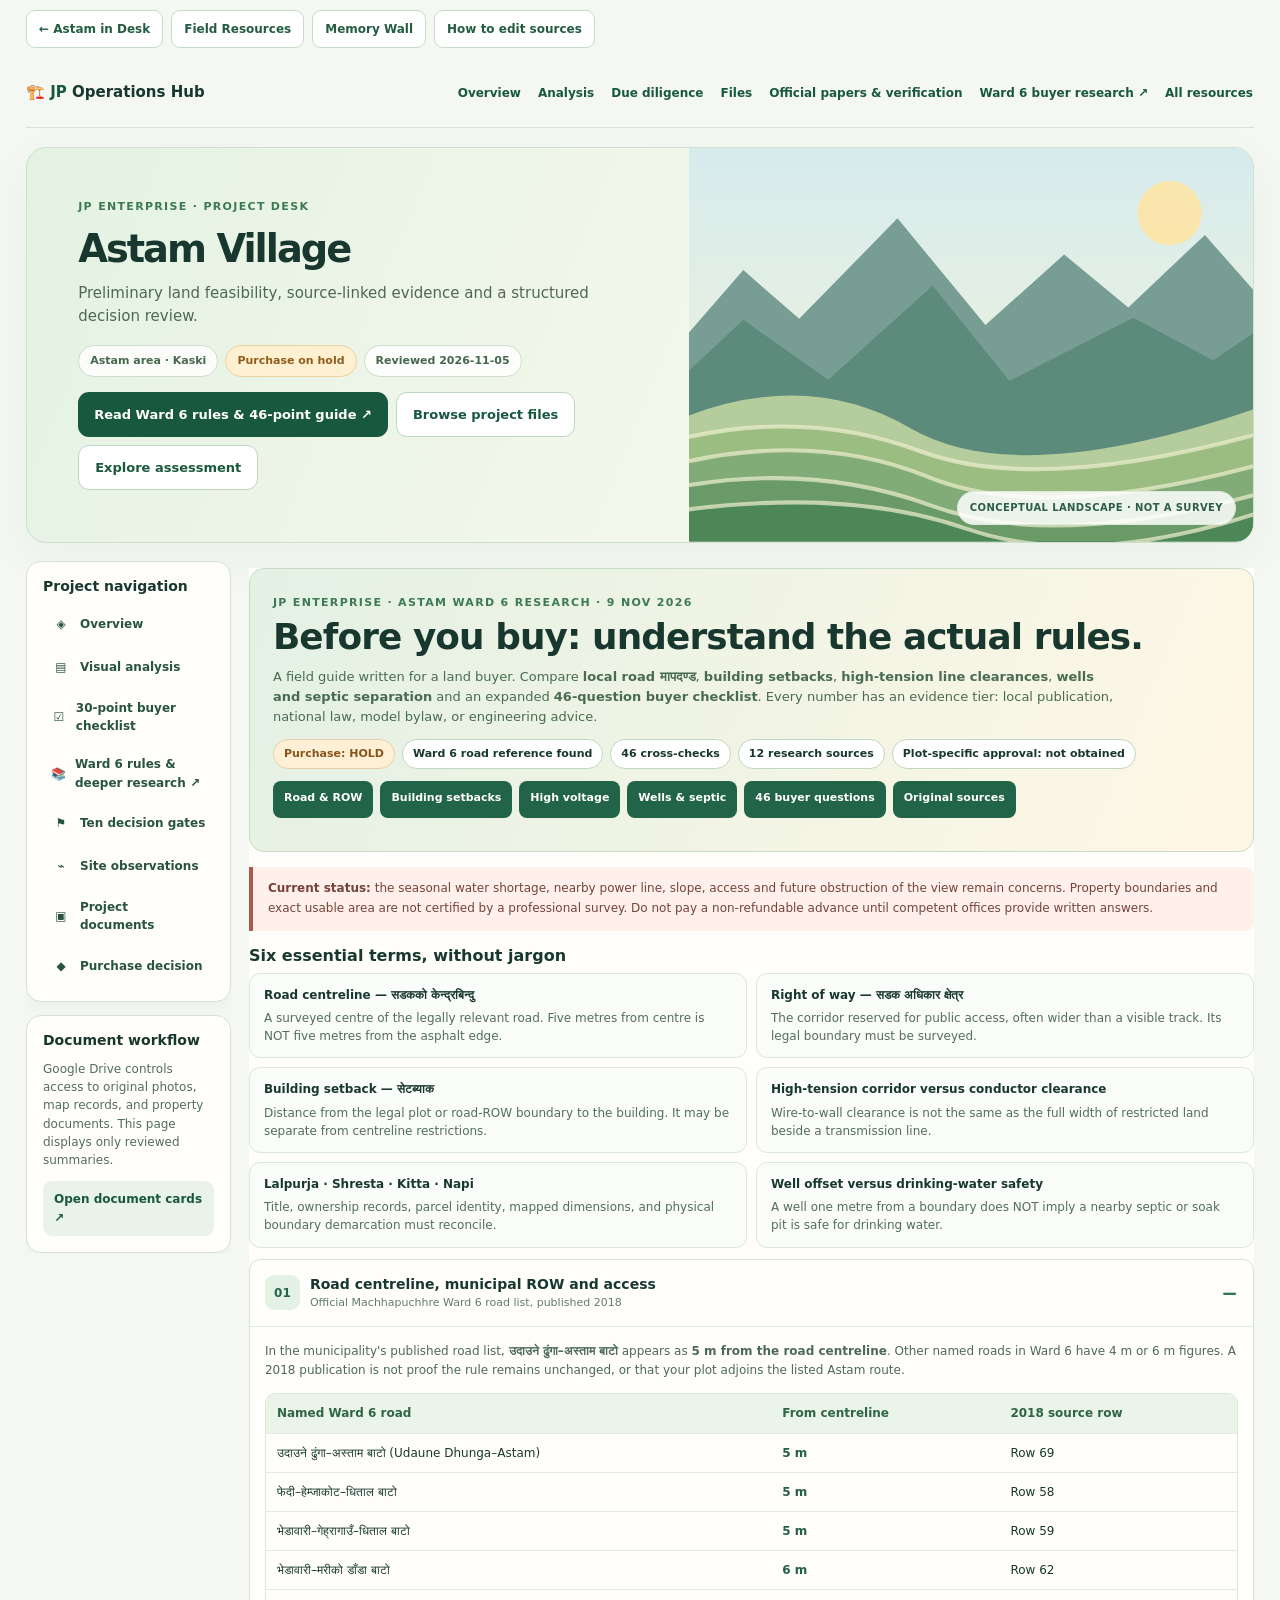
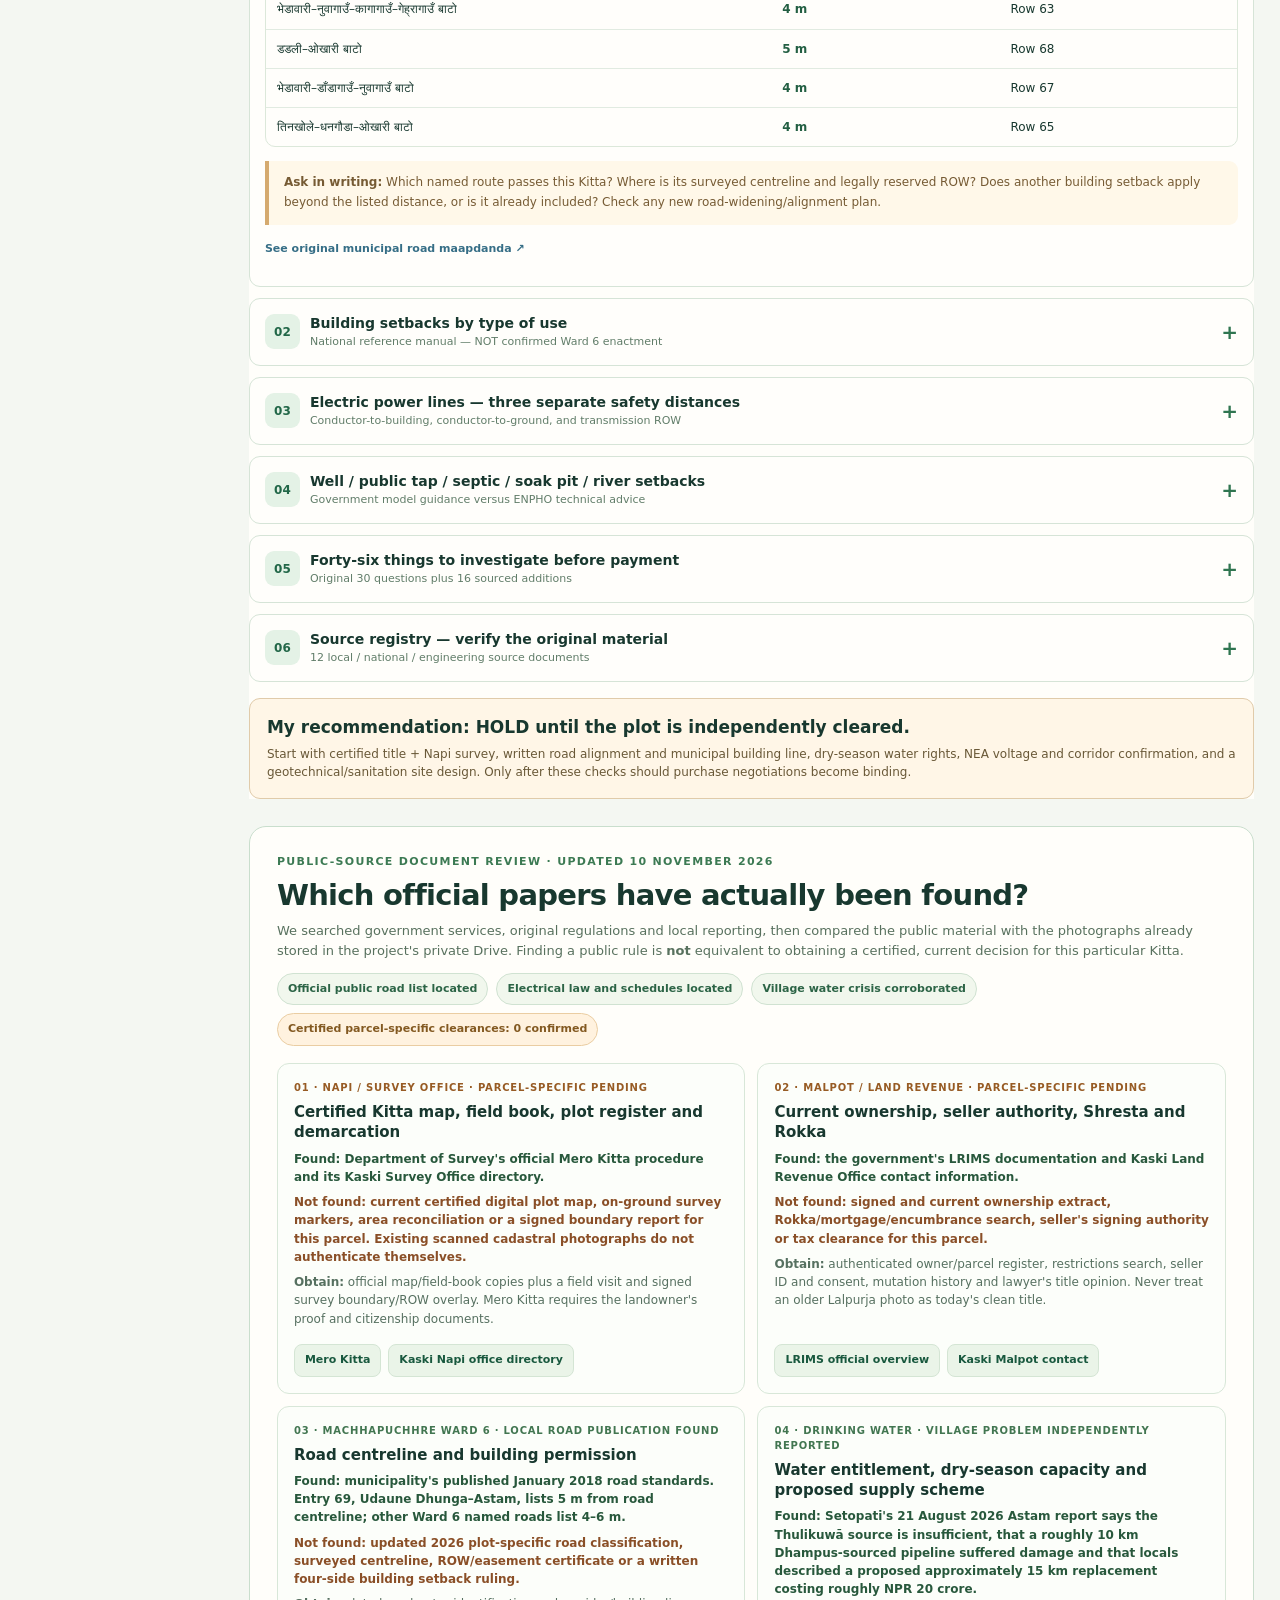
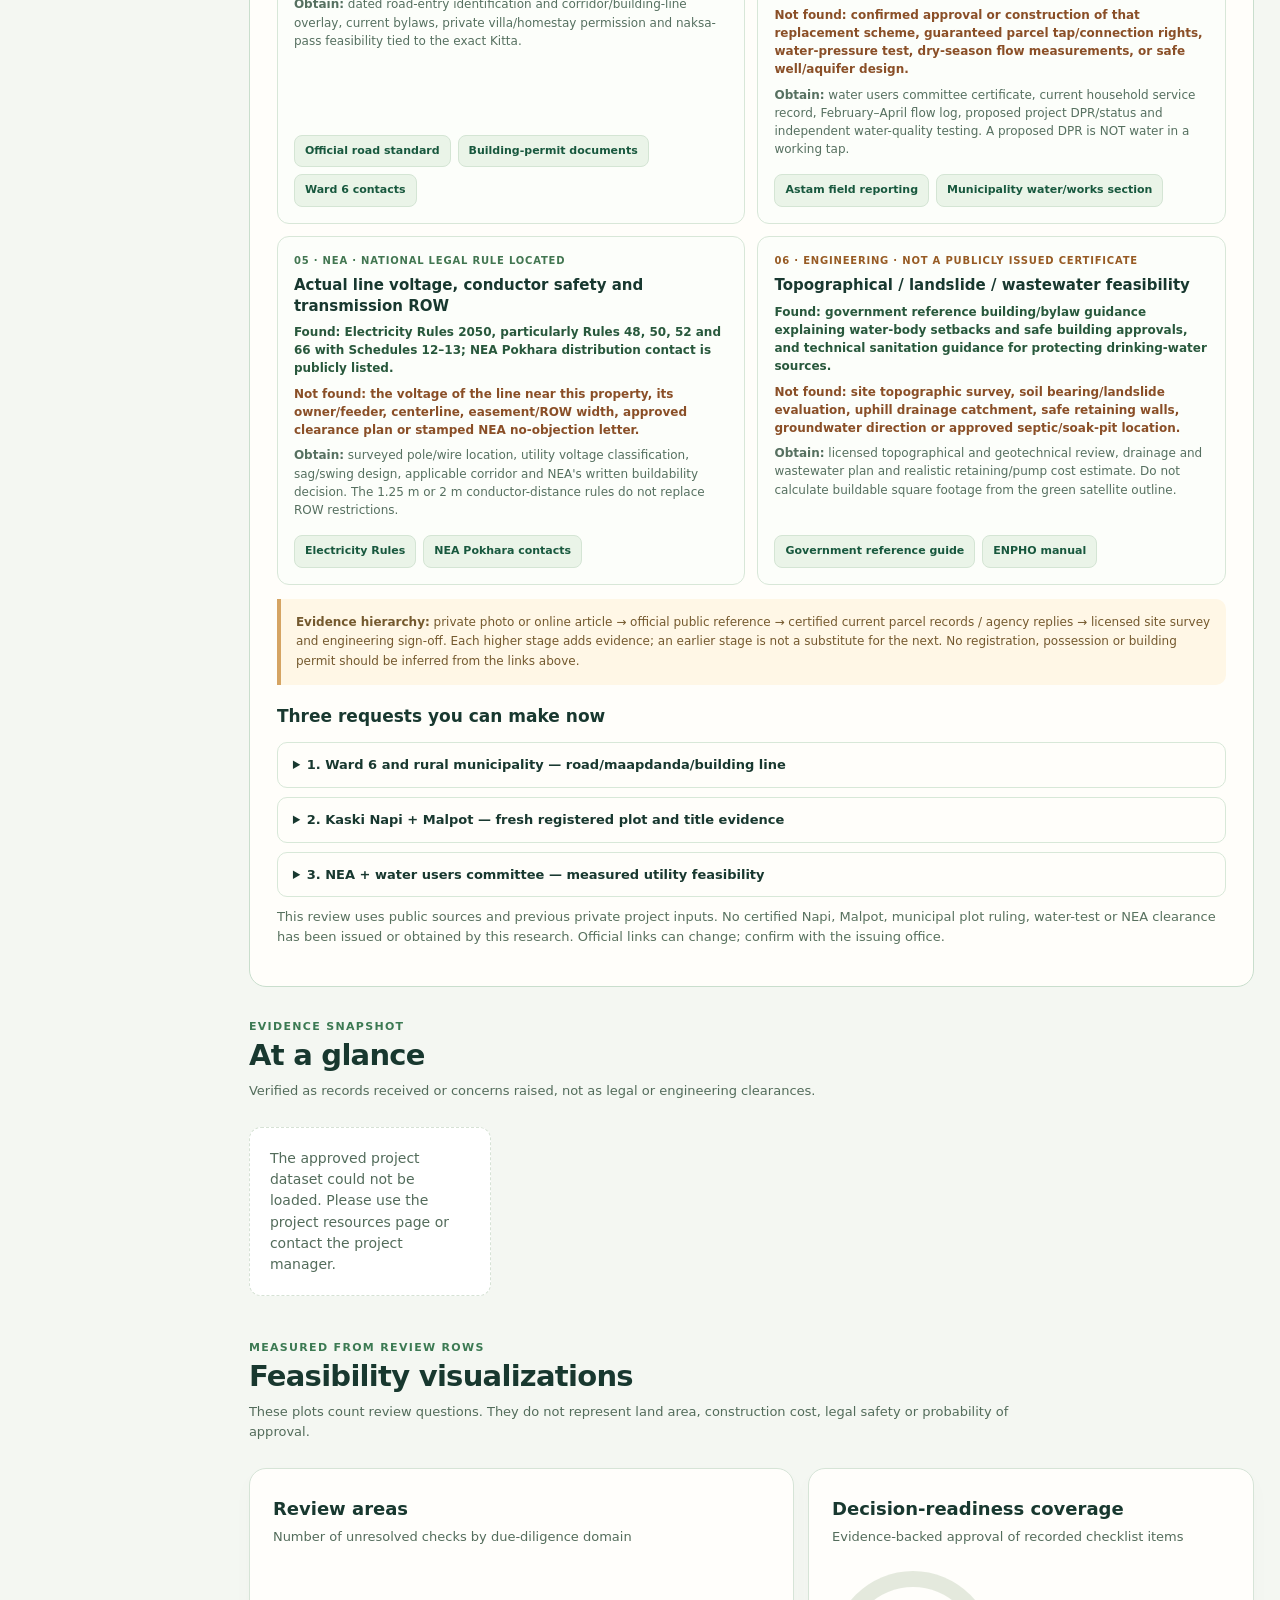
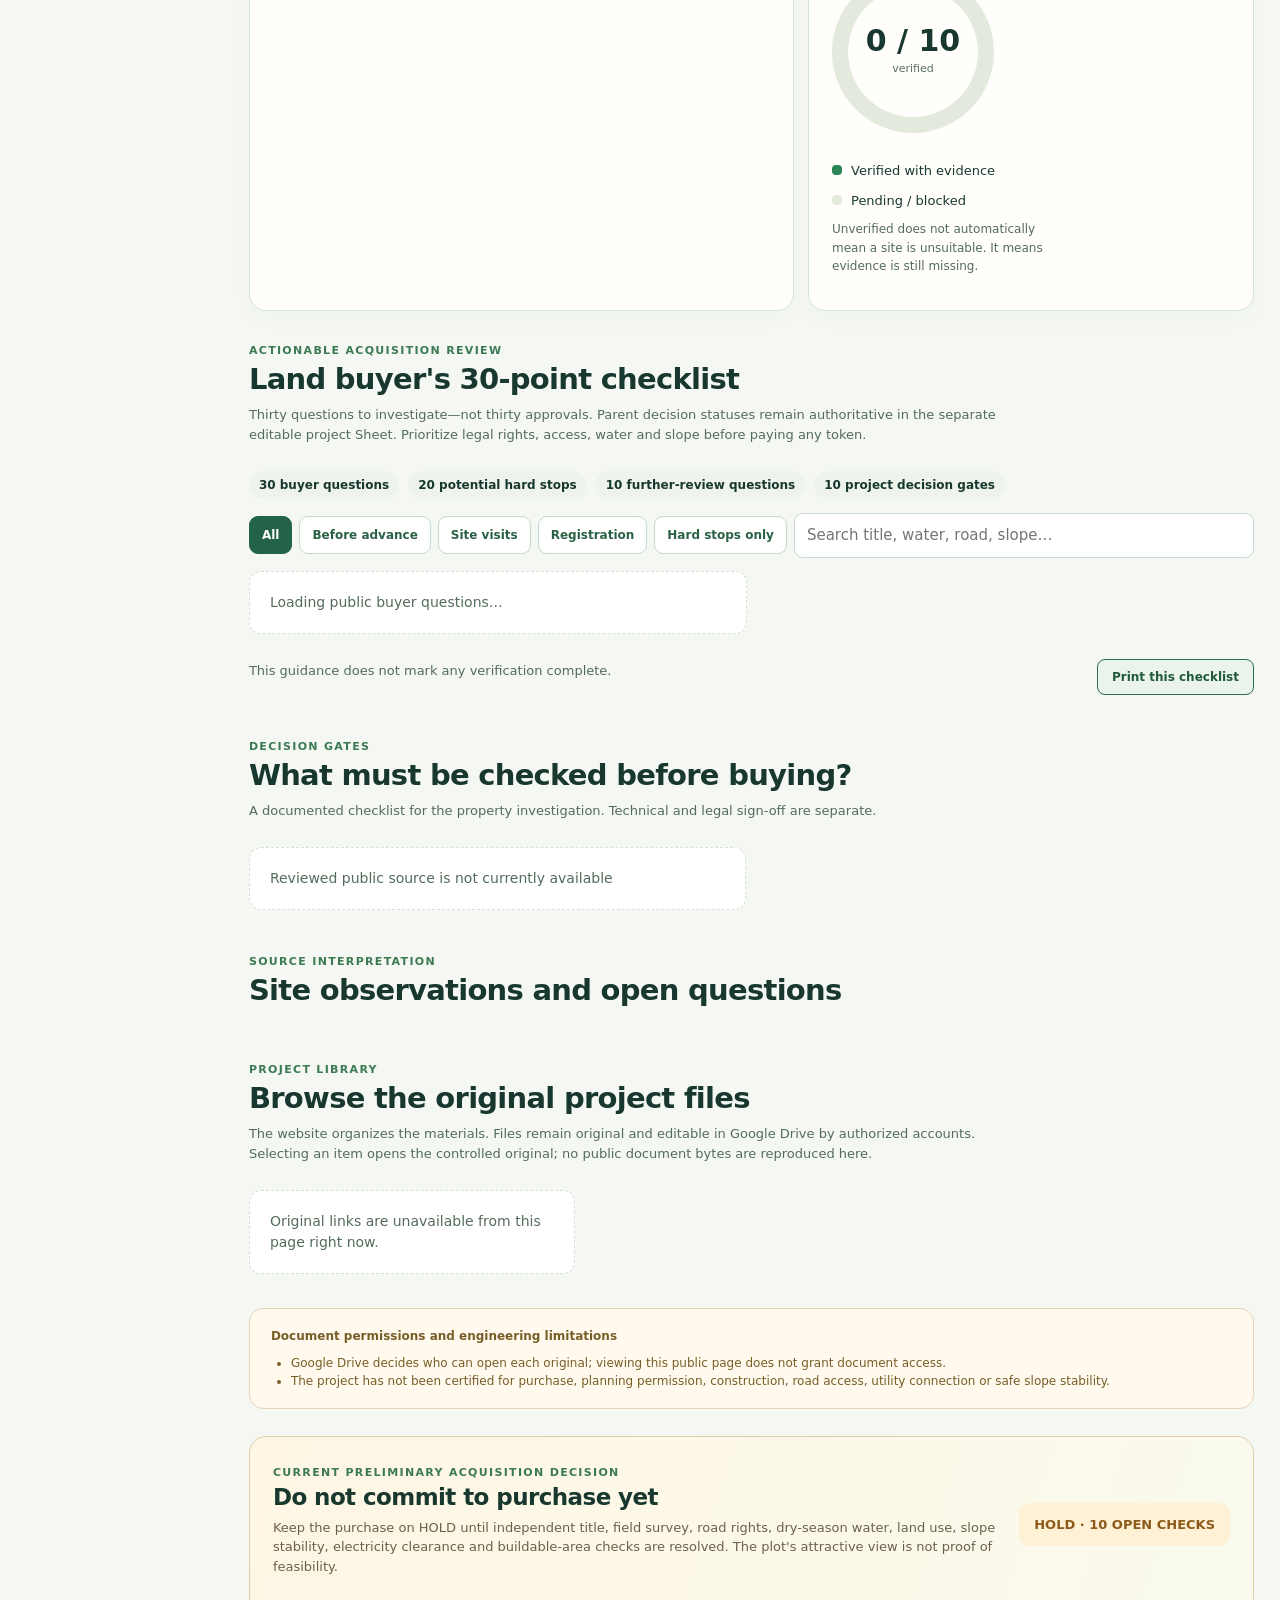
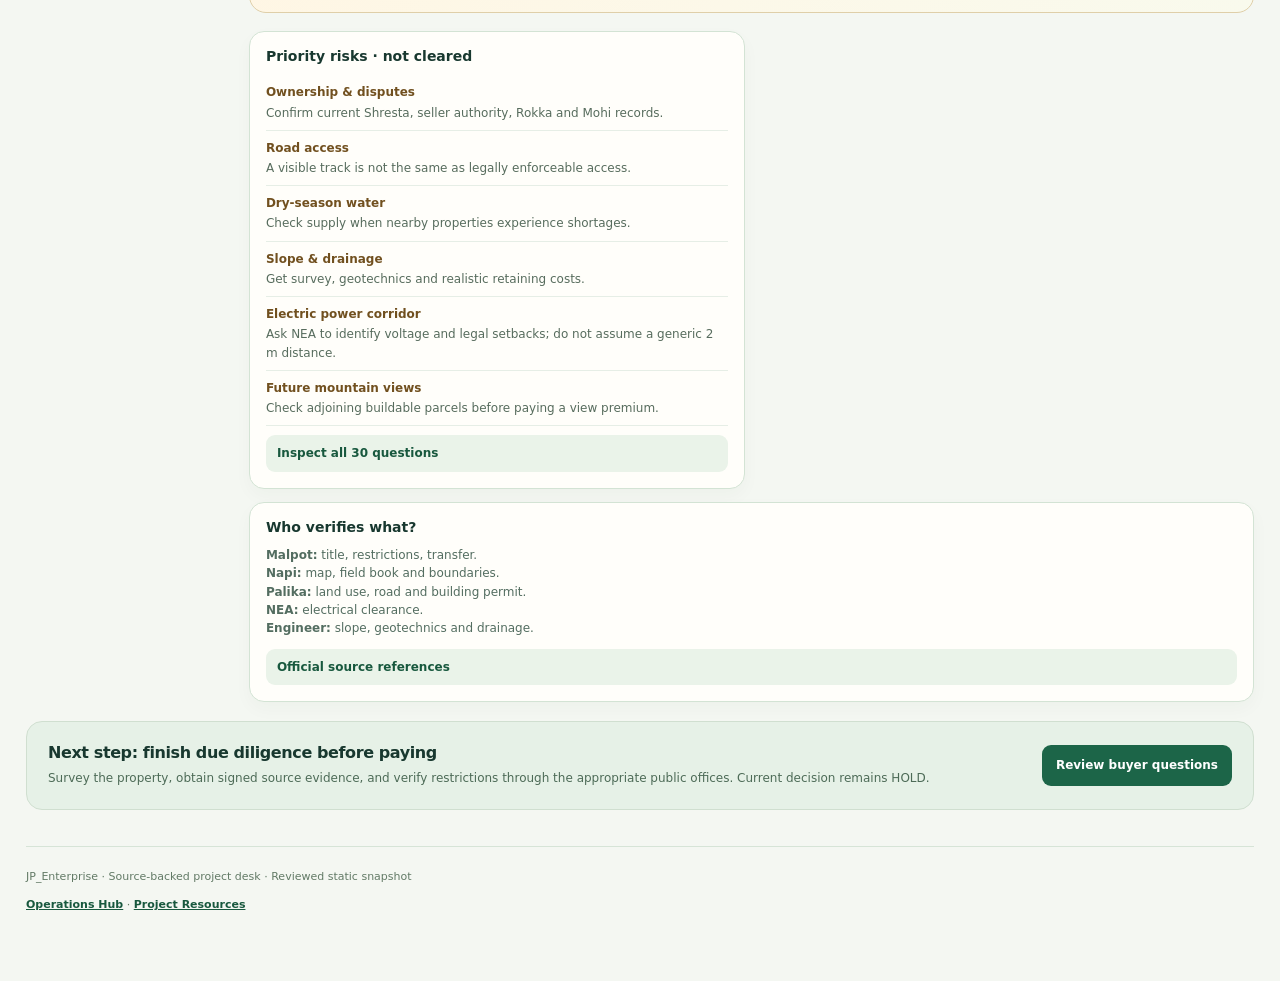
==== site/feasibility/index.html @ 2c7498c9 "Connect Astam research into Desk navigation without changing feasibility data" ====
<!doctype html>
<html lang="en"><head>
<meta charset="utf-8"><meta name="viewport" content="width=device-width,initial-scale=1,viewport-fit=cover">
<meta name="theme-color" content="#f2f7f2">
<meta name="description" content="Astam Village project overview, evidence status, due diligence visualizations and permission-controlled project document access — JP Enterprise.">
<title>Astam Village | JP Enterprise — Project Desk</title>
<link rel="stylesheet" href="../assets/css/jp-theme-tokens.css">
<link rel="stylesheet" href="../assets/css/site-shell.css">
<link rel="stylesheet" href="../assets/css/jp-botanical.css">
<style>
:root{--ink:#18382f;--green:#18583e;--forest:#265e45;--sea:#e7f1e8;--bg:#f4f7f2;--muted:#536c5b;--line:#d6e4d7;--warm:#faeed6;--amber:#aa7727;--paper:#fffefb}
*{box-sizing:border-box}html{scroll-behavior:smooth}body{margin:0;background:var(--bg);color:var(--ink);font:15px/1.52 system-ui,-apple-system,Segoe UI,sans-serif}
a{color:var(--green)}a:focus-visible,button:focus-visible{outline:3px solid #e9b85b;outline-offset:3px}button{font:inherit}
.wrap{width:min(1160px,100%);margin:auto;padding:0 22px 72px}
.top{min-height:70px;border-bottom:1px solid var(--line);display:flex;align-items:center;justify-content:space-between;gap:20px;flex-wrap:wrap}
.brand{font-weight:850;font-size:15px;text-decoration:none;color:var(--ink)}.brand b{color:var(--green)}
nav{display:flex;gap:15px;align-items:center;flex-wrap:wrap}nav a{font-weight:750;font-size:12px;text-decoration:none;color:var(--green);padding:12px 1px}
.hero{display:grid;grid-template-columns:1.08fr .92fr;min-height:385px;margin:28px 0 22px;border:1px solid #cedfce;border-radius:25px;overflow:hidden;background:linear-gradient(112deg,#e4f2e3 0%,#fffcf1 100%);box-shadow:0 14px 48px #38684c0b}
.hero-copy{padding:clamp(25px,4vw,52px);display:flex;align-items:flex-start;justify-content:center;flex-direction:column}
.kicker,.eyebrow{font-size:11px;font-weight:870;text-transform:uppercase;letter-spacing:.12em;color:#3c7a53}
h1{font-size:clamp(35px,5.1vw,58px);line-height:1.09;letter-spacing:-.052em;margin:12px 0 12px;max-width:620px}h2{font-size:clamp(22px,3vw,29px);line-height:1.25;letter-spacing:-.025em;margin:0 0 8px}h3{font-size:16px;line-height:1.35;margin:5px 0 6px}
p{margin:0 0 12px}.lede{font-size:15px;color:#4f6855;max-width:570px}
.tags{display:flex;gap:7px;flex-wrap:wrap;margin:5px 0 15px}.tag{font-weight:760;font-size:11px;padding:7px 11px;border-radius:30px;background:#ffffffdc;border:1px solid #cedeca;color:#45674d}.tag.hold{background:#fff0d2;border-color:#ecd3a1;color:#8c5d1d}
.acts{display:flex;gap:8px;flex-wrap:wrap}.btn{background:var(--green);color:white;text-decoration:none;font-size:13px;font-weight:800;padding:11px 16px;min-height:45px;display:inline-flex;align-items:center;border-radius:11px}.btn.alt{color:var(--green);background:white;border:1px solid #bdd7c2}
.art{position:relative;min-height:250px;overflow:hidden;background:linear-gradient(180deg,#e5f1ed,#c9e5d5 62%,#95bb96);display:flex;align-items:center;justify-content:center}.art svg{width:100%;height:100%;object-fit:cover}
.art-note{position:absolute;bottom:17px;right:17px;background:#ffffffd9;color:#2b5e45;border:1px solid #dcebdd;border-radius:25px;padding:8px 12px;font-size:10px;font-weight:800;letter-spacing:.04em}
.section{margin-top:31px}.section-heading{display:flex;align-items:flex-start;justify-content:space-between;gap:12px;flex-wrap:wrap;margin-bottom:14px}.subtitle{color:var(--muted);font-size:13px;max-width:790px}
.kpis{display:grid;grid-template-columns:repeat(4,minmax(0,1fr));gap:12px}.kpi,.panel,.file,.check,.observation{border:1px solid var(--line);background:var(--paper);border-radius:17px;box-shadow:0 8px 25px #1f4f3005}
.kpi{padding:18px 20px}.kpi strong{display:block;font-size:30px;line-height:1.1;letter-spacing:-.035em;font-variant-numeric:tabular-nums}.kpi span{display:block;font-weight:750;font-size:12px;margin-top:8px}.kpi small{font-size:11px;color:var(--muted)}.kpi .muted{font-size:20px}
.plot-layout{display:grid;grid-template-columns:1.1fr .9fr;gap:14px}.panel{padding:23px}.panel h3{font-size:18px}.chart-list{margin-top:15px;display:grid;gap:14px}.chart-row{display:grid;grid-template-columns:110px 1fr 24px;gap:10px;align-items:center;font-size:12px}.chart-name{color:#43634f;font-weight:720}.chart-track{height:12px;border-radius:99px;background:#ecf0e9;overflow:hidden}.chart-fill{height:100%;border-radius:99px;background:linear-gradient(90deg,#81b38d,#24694a);min-width:3px}.chart-num{font-weight:780;text-align:right}
.donut-wrap{display:flex;align-items:center;gap:28px;flex-wrap:wrap;margin-top:24px}.ring{--pct:0;display:grid;place-items:center;width:162px;height:162px;flex:none;position:relative;border-radius:50%;background:conic-gradient(#2c8554 calc(var(--pct)*1%),#e4e9dd 0)}.ring:before{content:"";position:absolute;inset:16px;background:#fffefb;border-radius:50%}.ring-text{position:relative;text-align:center}.ring-text b{display:block;font-size:30px;line-height:1.05}.ring-text small{font-size:11px;color:#58705d}.legend{display:grid;gap:10px;font-size:13px}.legend span{display:block}.swatch{display:inline-block;width:10px;height:10px;border-radius:4px;margin-right:9px}.legend .help{color:var(--muted);font-size:12px;max-width:220px}
.checks{display:grid;grid-template-columns:repeat(2,minmax(0,1fr));gap:11px}.check{padding:17px 18px;border-left:4px solid #e3b665}.overline{font-size:10px;letter-spacing:.09em;color:#946923;text-transform:uppercase;font-weight:850}.check p{color:#56715b;font-size:12px;margin-bottom:0}.check h3{margin:6px 0}.state{display:inline-block;border-radius:20px;background:#fff3db;color:#94661e;font-size:10px;font-weight:800;padding:3px 8px;letter-spacing:.04em}
.docs{display:grid;grid-template-columns:repeat(3,minmax(0,1fr));gap:13px}.file{padding:18px;display:flex;min-height:185px;flex-direction:column;gap:5px}.file .glyph{width:44px;height:44px;display:grid;place-items:center;background:#e7f0e7;border:1px solid #d2e5d4;border-radius:12px;font-size:22px}.file p{font-size:12px;color:#698170;margin:0 0 14px}.file .open{margin-top:auto;align-self:flex-start;font-weight:800;font-size:12px;background:#f0f6ef;padding:9px 12px;border-radius:8px;text-decoration:none}.file small{font-size:10px;color:var(--muted)}
.observations{display:grid;grid-template-columns:repeat(2,minmax(0,1fr));gap:12px}.observation{padding:18px}.observation p{font-size:13px;color:#506b58}.observation .overline{color:#397752}
.notice{padding:18px 21px;margin-top:22px;border:1px solid #e5d5b5;border-radius:14px;background:#fffaed;font-size:12px;color:#785d27}.notice ul{margin:8px 0 0;padding-left:20px}
.empty{padding:20px;border:1px dashed #d6e2d5;border-radius:12px;background:#fff;font-size:14px;color:#536c5b}.loading{margin:20px 0}
.foot{padding-top:22px;margin-top:36px;border-top:1px solid var(--line);font-size:11px;color:#627a66}.foot a{font-weight:750}
@media(max-width:900px){.hero{grid-template-columns:1fr}.art{height:240px}.kpis{grid-template-columns:repeat(2,1fr)}.docs{grid-template-columns:repeat(2,1fr)}}
@media(max-width:660px){.wrap{padding:0 13px 55px}.top{padding:10px 0;min-height:65px}.hero{margin:17px 0 18px}.hero-copy{padding:24px 20px}.art{height:185px;min-height:185px}.plot-layout,.checks,.docs,.observations{grid-template-columns:1fr}.panel{padding:18px}.kpi{padding:15px}.chart-row{grid-template-columns:98px 1fr 20px}.donut-wrap{gap:18px}.ring{width:145px;height:145px}.ring:before{inset:15px}}
@media(prefers-reduced-motion:reduce){*{scroll-behavior:auto!important}}

/* Responsive three-rail land acquisition workspace: use wide browser real estate. */
body[data-jp-site="1"] > main.wrap{width:calc(100% - 20px);max-width:none;padding:0 clamp(12px,1.25vw,28px) 55px;margin:0 auto}
body[data-jp-site="1"] .hero{margin:19px 0 18px;padding:0;border-radius:20px;min-height:310px}
body[data-jp-site="1"] .hero h1{font-size:clamp(32px,3vw,57px)}
.hero-copy{max-width:920px}
.dashboard-layout{display:grid;grid-template-columns:minmax(190px,225px) minmax(0,1fr) minmax(215px,255px);gap:clamp(14px,1.4vw,25px);align-items:start}
.dashboard-main{min-width:0}.dashboard-main .section:first-child{margin-top:7px}.dashboard-main .section{margin-top:27px}
.left-rail,.right-rail{position:sticky;top:15px;max-height:calc(100dvh - 28px);overflow-y:auto;min-width:0;display:grid;gap:13px;scrollbar-width:thin}
.rail-card{background:#fffefa;border:1px solid #d3e3d4;border-radius:15px;padding:16px;box-shadow:0 7px 18px #1a4a2e08}
.rail-card h2{font-size:14px;margin:0 0 10px;letter-spacing:0;font-weight:800}
.rail-card p{font-size:12px;color:#536d60}
.rail-nav{display:grid;gap:4px}.rail-nav a{display:flex;gap:9px;align-items:center;min-height:39px;text-decoration:none;border-radius:8px;padding:8px;color:#28543d;font-size:12px;font-weight:700}
.rail-nav a:hover,.rail-nav a:focus-visible{background:#e6f0e7}.rail-nav a span:first-child{width:20px;text-align:center}
.rail-risk{font-size:12px;color:#576c5d;padding:8px 0;border-bottom:1px solid #e6eee6}
.rail-risk:last-child{border:0}.rail-risk strong{display:block;color:#71501f;font-size:12px;margin-bottom:2px}
.rail-mini-link{display:block;padding:9px 11px;background:#eaf3e9;border-radius:9px;font-size:12px;font-weight:800;margin-top:9px;text-decoration:none}
.guide-stats{display:flex;align-items:center;gap:9px;flex-wrap:wrap;margin:12px 0}.guide-stats span{padding:5px 10px;background:#eef4ec;border-radius:999px;font-size:12px;font-weight:750}
.guide-filters{display:flex;align-items:center;flex-wrap:wrap;gap:7px;margin:14px 0 13px}.guide-filters button{cursor:pointer;border:1px solid #c4d9cb;background:#fff;border-radius:9px;font-size:12px;font-weight:750;color:#2a6145;min-height:38px;padding:8px 12px}
.guide-filters button[aria-pressed="true"]{background:#23634a;color:white;border-color:#23634a}
.guide-filters input{flex:1 1 220px;min-width:160px;border:1px solid #c9d9cb;border-radius:9px;padding:10px 12px;font:inherit;min-height:40px}
.guide-items{display:grid;grid-template-columns:repeat(2,minmax(0,1fr));gap:9px}
.guide-item{min-width:0;border:1px solid #d8e6d9;background:#fffefb;border-radius:12px;padding:13px 15px}
.guide-item summary{display:flex;justify-content:space-between;gap:8px;align-items:flex-start;list-style:none;font-size:13px;font-weight:760;cursor:pointer;line-height:1.43}
.guide-item summary::-webkit-details-marker{display:none}
.guide-item .guide-id{display:block;color:#697e6e;font-size:10px;font-weight:750;margin-bottom:4px}
.guide-priority{flex:none;border-radius:6px;padding:3px 6px;font-size:10px;font-weight:900;background:#fcebd7;color:#8e5522}
.guide-item[data-priority="REVIEW"] .guide-priority{background:#e9f1e8;color:#3c7451}
.guide-item[open]{border-color:#93b59c;box-shadow:0 6px 18px #2c69431a}
.guide-detail{margin-top:10px;padding-top:10px;border-top:1px solid #e4ebe3;font-size:12px;color:#526c59}
.guide-detail p{margin:0 0 7px}.guide-detail strong{color:#264f38}
.guide-bottom{margin-top:13px;display:flex;align-items:center;justify-content:space-between;gap:12px;flex-wrap:wrap}
.guide-bottom .print-button{border:1px solid #2b6b50;background:#eaf4eb;color:#22593c;font-size:12px;padding:8px 14px;border-radius:8px;cursor:pointer;font-weight:800}
.reference-links{display:flex;gap:8px;flex-wrap:wrap;margin-top:12px}.reference-links a{display:inline-block;text-decoration:none;border:1px solid #d5e5d7;background:#fffefa;padding:7px 11px;border-radius:9px;font-size:11px;font-weight:700}
.decision-banner{display:grid;grid-template-columns:1fr auto;gap:14px;align-items:center;padding:23px;border:1px solid #dfcfa9;background:linear-gradient(108deg,#fff6e4,#f9faed);border-radius:17px}
.decision-banner h2{font-size:23px;margin:0 0 6px}.decision-banner p{max-width:750px;font-size:13px;color:#6a614c}
.decision-flag{color:#8c5b1b;font-weight:900;font-size:13px;background:#fff1d5;padding:12px 15px;border-radius:11px}
.footer-workspace{background:#e6f1e7;border:1px solid #d0dfd0;border-radius:16px;margin-top:19px;padding:21px;display:flex;align-items:center;justify-content:space-between;flex-wrap:wrap;gap:16px}
.footer-workspace h2{font-size:16px;margin:0 0 6px}.footer-workspace p{font-size:12px;margin:0;color:#4d6b57}
.footer-workspace a{display:inline-block;background:#1c6548;color:white;padding:11px 14px;border-radius:9px;text-decoration:none;font-size:12px;font-weight:800}
@media(max-width:1300px){.dashboard-layout{grid-template-columns:minmax(175px,205px) minmax(0,1fr)}.right-rail{position:static;max-height:none;overflow:visible;grid-column:2;grid-row:2;grid-template-columns:repeat(2,minmax(0,1fr))}.right-rail .rail-card:last-child{grid-column:1/-1}}
@media(max-width:950px){.dashboard-layout{grid-template-columns:minmax(0,1fr)}.left-rail{position:static;grid-column:1;max-height:none;overflow:visible}.left-rail .rail-card{padding:10px 14px}.rail-nav{display:flex;overflow-x:auto;scroll-snap-type:x mandatory;gap:7px}.rail-nav a{white-space:nowrap;flex:none;scroll-snap-align:start}.dashboard-main{grid-column:1}.right-rail{grid-column:1;grid-row:auto}.guide-items{grid-template-columns:1fr}}
@media(max-width:620px){body[data-jp-site="1"] > main.wrap{padding-inline:12px}.hero-copy{padding:22px 17px}.right-rail{grid-template-columns:1fr}.right-rail .rail-card:last-child{grid-column:1}.decision-banner{grid-template-columns:1fr}.plot-layout{grid-template-columns:1fr}.guide-filters button{flex:1}.footer-workspace{display:block}.footer-workspace a{margin-top:12px}}
@media print{body[data-jp-site="1"] > main.wrap{width:100%;max-width:none}.left-rail,.right-rail,.top nav,.guide-filters,.footer-workspace,.hero .art{display:none!important}.dashboard-layout{display:block}.guide-items{display:block}.guide-item{break-inside:avoid;margin-bottom:6px}.guide-item .guide-detail{display:block}.hero{min-height:0!important}.hero-copy{padding:12px!important}}

/* Astam-only researched land buyer guide. Does not modify platform-wide CSS. */
.rg-guide{background:#fffefa;border-color:#c8dfcd}
.rg-intro{padding:21px 23px;background:linear-gradient(112deg,#e3f1e4,#fff7e5);border:1px solid #c7dbc7;border-radius:15px;margin:0 0 15px}
.rg-intro h2{font-size:clamp(25px,2.8vw,37px);line-height:1.12;margin:5px 0 10px}
.rg-intro p{max-width:850px;font-size:13px;color:#486b52}
.rg-tags,.rg-jump{display:flex;flex-wrap:wrap;gap:7px;margin:12px 0}
.rg-tags span{font-size:11px;font-weight:780;border:1px solid #bfd8c2;border-radius:999px;padding:6px 10px;background:#fff}
.rg-tags span:first-child{background:#fff0d5;color:#86551d;border-color:#e6d0ab}
.rg-jump a{background:#216448;color:white;border-radius:8px;text-decoration:none;font-size:11px;font-weight:810;padding:9px 11px;min-height:37px}
.rg-advisory{background:#fff8e9;border-left:4px solid #d5aa6f;border-radius:0 9px 9px 0;padding:12px 15px;font-size:12px;color:#765b34;line-height:1.65;margin:14px 0}
.rg-advisory.critical{background:#fff0ec;border-left-color:#a95a4a;color:#754339}
.rg-termgrid,.rg-questiongrid,.rg-sources{display:grid;grid-template-columns:repeat(2,minmax(0,1fr));gap:9px}
.rg-term{border:1px solid #dbe8db;border-radius:11px;background:#f9fcf9;padding:12px 14px}
.rg-term b{font-size:12px;display:block}.rg-term p{font-size:12px;color:#536e5c;margin:5px 0 0}
.rg-topic{border:1px solid #d6e4d7;background:#fffefb;border-radius:11px;margin:11px 0;scroll-margin-top:12px}
.rg-topic>summary{display:flex;gap:10px;align-items:center;list-style:none;cursor:pointer;padding:14px 15px;min-height:57px}
.rg-topic>summary::-webkit-details-marker,.rg-question>summary::-webkit-details-marker{display:none}
.rg-topic>summary:after{content:"+";font-size:20px;color:#2f7550;margin-left:auto;font-weight:900}
.rg-topic[open]>summary:after{content:"−"}
.rg-index{width:35px;height:35px;border-radius:9px;background:#e4f2e6;color:#226748;font-size:12px;font-weight:870;display:grid;place-items:center;flex:none}
.rg-topic>summary b{font-size:14px;display:block}.rg-topic>summary small{display:block;font-size:11px;color:#617d69}
.rg-content{border-top:1px solid #e2ede2;padding:15px}.rg-content>p{font-size:12px;line-height:1.65;color:#4d6958}
.rg-content h4{font-size:14px;margin:17px 0 9px}.rg-tablewrap{overflow-x:auto;max-width:100%;border:1px solid #dce8da;border-radius:10px;margin:10px 0}
.rg-table{border-collapse:collapse;width:100%;min-width:520px;font-size:12px}
.rg-table th{text-align:left;background:#ebf4e9;color:#2f6546;font-weight:840}
.rg-table th,.rg-table td{padding:10px 11px;border-bottom:1px solid #e1ebe1;vertical-align:top}
.rg-table tr:last-child td{border-bottom:0}.rg-table td:nth-child(2){font-weight:790;color:#235f43}
.rg-sourcelink{font-size:11px;font-weight:820;text-decoration:none;color:#366e86}
.rg-sourcelink:hover{text-decoration:underline}
.rg-sources article{border:1px solid #e0eae0;background:#f9fcf8;border-radius:10px;padding:12px;scroll-margin-top:100px}
.rg-sources strong{display:block;font-size:10px;color:#6a835d}.rg-sources a{display:block;font-size:12px;font-weight:800;margin:5px 0}
.rg-sources p{font-size:11px;color:#5b7462;margin:0 0 4px}
.rg-questions{display:grid;grid-template-columns:repeat(2,minmax(0,1fr));gap:8px}
.rg-question{min-width:0;border:1px solid #dce9db;background:white;border-radius:10px}
.rg-question[open]{border-color:#97b99c}
.rg-question>summary{cursor:pointer;display:flex;justify-content:space-between;gap:8px;list-style:none;padding:12px}
.rg-question>summary small{font-size:10px;color:#65806d;display:block;margin-bottom:4px}
.rg-question>summary b{font-size:12px;line-height:1.43;display:block}
.rg-question>summary em{flex:none;font-size:9px;font-style:normal;font-weight:900;background:#fff0dc;color:#9a512a;border-radius:6px;padding:4px 6px;height:max-content}
.rg-question[data-priority="REVIEW"]>summary em{background:#e8f3e8;color:#356b47}
.rg-detail{border-top:1px solid #e4eee3;padding:12px}.rg-detail p{font-size:12px;color:#57705d;margin:0 0 7px}
.rg-detail strong{color:#28573e}.rg-checklabel{display:flex;gap:9px;align-items:center;background:#f2f8f1;padding:9px;border-radius:8px;font-size:11px;color:#3b6650}
.rg-checklabel input{accent-color:#26764e;width:17px;height:17px}
.rg-filters{display:flex;flex-wrap:wrap;gap:6px;margin:13px 0}.rg-filters button{font:760 11px system-ui;background:white;border:1px solid #b9d6bd;border-radius:8px;color:#2d6647;cursor:pointer;padding:9px 12px;min-height:38px}
.rg-filters button[aria-pressed=true]{background:#206448;color:white}
.rg-search{width:100%;min-height:45px;background:white;border:1px solid #bdd5c3;border-radius:9px;padding:10px 12px;margin:2px 0;font:inherit;font-size:12px}
.rg-stats{font-size:11px;color:#617762;margin:9px 0}.rg-print{border:1px solid #b5d2ba;background:#e5f3e6;color:#226346;font-weight:810;border-radius:9px;padding:10px 13px;cursor:pointer;min-height:39px}
.rg-end{margin-top:16px;border:1px solid #e0cbaa;background:#fff6e7;border-radius:11px;padding:17px}
.rg-end h3{margin:0 0 6px;font-size:17px}.rg-end p{color:#695837;font-size:12px;margin:0}
@media(max-width:720px){.rg-termgrid,.rg-questiongrid,.rg-questions,.rg-sources{grid-template-columns:1fr}.rg-intro{padding:16px}.rg-content{padding:12px}.rg-topic>summary{padding:11px}.rg-intro h2{font-size:26px}}
@media print{.rg-guide .rg-topic,.rg-guide .rg-question{break-inside:avoid}.rg-guide .rg-content,.rg-guide .rg-detail{display:block!important}.rg-guide .rg-filters,.rg-guide .rg-search,.rg-guide .rg-print,.rg-guide .rg-checklabel,.rg-guide .rg-jump{display:none!important}}

/* Astam source-evidence audit only; no global styles changed. */
.ast-review{border:1px solid #c9decd;background:#fffefa;border-radius:17px;padding:clamp(18px,2.2vw,27px);scroll-margin-top:20px}
.ast-review h2{font-size:clamp(22px,2.7vw,29px);margin:6px 0 8px}.ast-review>p{font-size:13px;color:#58715e}
.ast-summary{display:flex;gap:8px;flex-wrap:wrap;margin:12px 0 17px}.ast-summary span{border:1px solid #d0e2d1;border-radius:999px;background:#f1f7ed;font-size:11px;font-weight:780;color:#2c6446;padding:7px 10px}.ast-summary .ast-pending{background:#fff2df;border-color:#eacda2;color:#835921}
.ast-cards{display:grid;grid-template-columns:repeat(2,minmax(0,1fr));gap:12px}.ast-card{border:1px solid #d8e7d8;background:#fcfefa;border-radius:12px;padding:16px;min-width:0;display:flex;flex-direction:column;gap:7px}
.ast-meta{font-size:10px;text-transform:uppercase;letter-spacing:.08em;font-weight:860;color:#427651}.ast-meta.ast-stop{color:#975b24}.ast-card h3{margin:0;font-size:15px}.ast-card p{font-size:12px;color:#567060;margin:0}.ast-card .ast-find{color:#28583c;font-weight:790}.ast-card .ast-remain{color:#8a4f27;font-weight:820}.ast-source-links{display:flex;gap:7px;flex-wrap:wrap;margin-top:auto;padding-top:9px}.ast-source-links a{font-size:11px;font-weight:810;text-decoration:none;background:#eaf4e8;border:1px solid #d4e5d4;border-radius:8px;padding:7px 10px;overflow-wrap:anywhere}
.ast-callout{background:#fff7e6;color:#74592e;border-left:4px solid #d5a463;border-radius:0 10px 10px 0;padding:14px 15px;font-size:12px;line-height:1.62;margin-top:14px}
.ast-requests{display:grid;gap:9px;margin-top:14px}.ast-request{border:1px solid #d8e8d8;border-radius:10px;padding:12px 15px}.ast-request summary{cursor:pointer;font-weight:820;font-size:13px}.ast-request p{font-size:12px;color:#577360;margin:8px 0 0}.ast-contact{font-size:11px;color:#3c7051;font-weight:700}.ast-reminder{font-size:11px;color:#6c816c;margin-top:10px}
@media(max-width:780px){.ast-cards{grid-template-columns:1fr}.ast-review{padding:16px}}
</style><link rel="stylesheet" href="../assets/css/resource-unified.css"></head>
<body data-jp-site="1"><main class="wrap"><nav class="resource-bridge" aria-label="Field and Desk navigation"><a href="../?project=JPENT-ASTAM-2026-01">← Astam in Desk</a><a href="../field.html">Field Resources</a><a href="../memory-wall/">Memory Wall</a><a href="../editing.html">How to edit sources</a></nav>
<header class="top"><a class="brand" href="../">🏗️ <b>JP</b> Operations Hub</a><nav aria-label="Project navigation"><a href="#summary">Overview</a><a href="#analysis">Analysis</a><a href="#checks">Due diligence</a><a href="#documents">Files</a><a href="#astam-document-audit">Official papers &amp; verification</a><a href="#research-guide">Ward 6 buyer research ↗</a><a href="../resources/">All resources</a></nav></header>
<section class="hero"><div class="hero-copy">
<span class="kicker">JP Enterprise · Project desk</span>
<h1 id="project-title">Astam Village</h1>
<p class="lede" id="hero-description">Preliminary land feasibility, source-linked evidence and a structured decision review.</p>
<div class="tags"><span class="tag">Astam area · Kaski</span><span class="tag hold">Purchase on hold</span><span class="tag" id="refresh-date">Reviewed 2026-11-05</span></div>
<div class="acts"><a class="btn" href="#research-guide">Read Ward 6 rules &amp; 46-point guide ↗</a><a class="btn alt" href="#documents">Browse project files</a><a class="btn alt" href="#checks">Explore assessment</a></div>
</div><div class="art" role="img" aria-label="Decorative stylized terraces and a mountain horizon; not a real site survey or property boundary.">
<svg viewBox="0 0 600 380" preserveAspectRatio="xMidYMid slice" aria-hidden="true">
<defs><linearGradient id="sky" x1="0" y1="0" x2="0" y2="1"><stop stop-color="#d7ebed"/><stop offset="1" stop-color="#f5f5d8"/></linearGradient></defs>
<rect width="600" height="380" fill="url(#sky)"/>
<path d="M0 210 80 118 134 165 229 68 314 171 390 103 452 154 526 84 600 168 600 380H0Z" fill="#789d94"/>
<path d="M0 241 80 166 162 224 263 133 337 225 457 164 534 205 600 161 600 380H0Z" fill="#5c8b7b"/>
<path d="M0 270Q133 208 242 271T600 243V380H0Z" fill="#b5cd9d"/>
<path d="M0 286Q135 249 251 293T600 270V380H0Z" fill="#9cbd81"/>
<path d="M0 309Q144 271 259 318T600 300V380H0Z" fill="#81ac77"/>
<path d="M0 331Q140 301 263 346T600 328V380H0Z" fill="#699a67"/>
<path d="M0 353Q175 326 296 368T600 345V380H0Z" fill="#4d8657"/>
<path d="M0 286Q133 249 251 293T600 270M0 309Q144 271 259 318T600 300M0 331Q140 301 263 346T600 328M0 353Q175 326 296 368T600 345" stroke="#ecedcd" stroke-width="4" fill="none" opacity=".72"/>
<circle cx="492" cy="63" r="31" fill="#ffe5a2" opacity=".85"/>
</svg><span class="art-note">CONCEPTUAL LANDSCAPE · NOT A SURVEY</span></div></section>
<div class="dashboard-layout">
<aside class="left-rail" aria-label="Project chapters"><div class="rail-card"><h2>Project navigation</h2><nav class="rail-nav" aria-label="Sections">
<a href="#summary"><span>◈</span>Overview</a><a href="#analysis"><span>▤</span>Visual analysis</a>
<a href="#buyer-guide"><span>☑</span>30-point buyer checklist</a><a href="#research-guide"><span>📚</span>Ward 6 rules &amp; deeper research ↗</a><a href="#checks"><span>⚑</span>Ten decision gates</a>
<a href="#observations-title"><span>⌁</span>Site observations</a><a href="#documents"><span>▣</span>Project documents</a>
<a href="#decision"><span>◆</span>Purchase decision</a></nav></div>
<div class="rail-card"><h2>Document workflow</h2><p>Google Drive controls access to original photos, map records, and property documents. This page displays only reviewed summaries.</p><a class="rail-mini-link" href="#documents">Open document cards ↗</a></div></aside>
<div class="dashboard-main">

<section id="research-guide" class="section rg-guide" aria-labelledby="rg-title">
<div class="rg-intro"><span class="eyebrow">JP ENTERPRISE · ASTAM WARD 6 RESEARCH · 9 NOV 2026</span>
<h2 id="rg-title">Before you buy: understand the actual rules.</h2>
<p>A field guide written for a land buyer. Compare <b>local road मापदण्ड</b>, <b>building setbacks</b>, <b>high-tension line clearances</b>, <b>wells and septic separation</b> and an expanded <b>46-question buyer checklist</b>. Every number has an evidence tier: local publication, national law, model bylaw, or engineering advice.</p>
<div class="rg-tags"><span>Purchase: HOLD</span><span>Ward 6 road reference found</span><span>46 cross-checks</span><span>12 research sources</span><span>Plot-specific approval: not obtained</span></div>
<nav class="rg-jump" aria-label="Jump to land buyer research chapters">
<a href="#rg-roads">Road &amp; ROW</a><a href="#rg-build">Building setbacks</a><a href="#rg-power">High voltage</a><a href="#rg-water">Wells &amp; septic</a><a href="#rg-questions">46 buyer questions</a><a href="#rg-sources">Original sources</a>
</nav></div>
<div class="rg-advisory critical"><b>Current status:</b> the seasonal water shortage, nearby power line, slope, access and future obstruction of the view remain concerns. Property boundaries and exact usable area are not certified by a professional survey. Do not pay a non-refundable advance until competent offices provide written answers.</div>
<h3>Six essential terms, without jargon</h3>
<div class="rg-termgrid">
<article class="rg-term"><b>Road centreline — सडकको केन्द्रबिन्दु</b><p>A surveyed centre of the legally relevant road. Five metres from centre is NOT five metres from the asphalt edge.</p></article>
<article class="rg-term"><b>Right of way — सडक अधिकार क्षेत्र</b><p>The corridor reserved for public access, often wider than a visible track. Its legal boundary must be surveyed.</p></article>
<article class="rg-term"><b>Building setback — सेटब्याक</b><p>Distance from the legal plot or road-ROW boundary to the building. It may be separate from centreline restrictions.</p></article>
<article class="rg-term"><b>High-tension corridor versus conductor clearance</b><p>Wire-to-wall clearance is not the same as the full width of restricted land beside a transmission line.</p></article>
<article class="rg-term"><b>Lalpurja · Shresta · Kitta · Napi</b><p>Title, ownership records, parcel identity, mapped dimensions, and physical boundary demarcation must reconcile.</p></article>
<article class="rg-term"><b>Well offset versus drinking-water safety</b><p>A well one metre from a boundary does NOT imply a nearby septic or soak pit is safe for drinking water.</p></article>
</div>
<details class="rg-topic" id="rg-roads" open><summary><span class="rg-index">01</span><span><b>Road centreline, municipal ROW and access</b><small>Official Machhapuchhre Ward 6 road list, published 2018</small></span></summary>
<div class="rg-content"><p>In the municipality's published road list, <strong>उदाउने ढुंगा–अस्ताम बाटो</strong> appears as <strong>5 m from the road centreline</strong>. Other named roads in Ward 6 have 4 m or 6 m figures. A 2018 publication is not proof the rule remains unchanged, or that your plot adjoins the listed Astam route.</p>
<div id="rg-roads-table" class="rg-tablewrap"></div>
<div class="rg-advisory"><b>Ask in writing:</b> Which named route passes this Kitta? Where is its surveyed centreline and legally reserved ROW? Does another building setback apply beyond the listed distance, or is it already included? Check any new road-widening/alignment plan.</div>
<p><a href="#rg-source-S_ROAD" class="rg-sourcelink">See original municipal road maapdanda ↗</a></p></div></details>
<details class="rg-topic" id="rg-build"><summary><span class="rg-index">02</span><span><b>Building setbacks by type of use</b><small>National reference manual — NOT confirmed Ward 6 enactment</small></span></summary>
<div class="rg-content"><p>A private villa, mixed commercial/residential building, taller building and public structure can have different setbacks. The government's reference book contains examples, but the municipal engineering office must confirm today's controlling rules and four sides of the actual plot.</p>
<div id="rg-build-table" class="rg-tablewrap"></div>
<div class="rg-advisory">Ask for <b>front, rear, both side setbacks, height, ground coverage, FAR, land classification, permitted use, road line and naksa-pass eligibility</b>. Some tall-building reference values conflict internally; do not select the lesser one without a certified municipal reply.</div></div></details>
<details class="rg-topic" id="rg-power"><summary><span class="rg-index">03</span><span><b>Electric power lines — three separate safety distances</b><small>Conductor-to-building, conductor-to-ground, and transmission ROW</small></span></summary>
<div class="rg-content"><h4>A. Horizontal separation from live conductor to house/tree</h4><div id="rg-wire-table" class="rg-tablewrap"></div>
<h4>B. Minimum conductor height above roads and ground</h4><div id="rg-height-table" class="rg-tablewrap"></div>
<h4>C. Full restricted transmission right-of-way</h4><div id="rg-corridor-table" class="rg-tablewrap"></div>
<div class="rg-advisory critical"><b>Do not assume 2 metres from a pole is sufficient.</b> Rule 50 specifies different conductor clearances, while transmission corridors can be much wider. Older project evidence and newer reporting conflict for <b>66 kV (12 m versus 18 m total)</b>. Ask NEA for the actual line voltage, conductor route, swing, sag, transmission ROW and written building clearance. Rules 48, 50, 52, 66 are relevant.</div></div></details>
<details class="rg-topic" id="rg-water"><summary><span class="rg-index">04</span><span><b>Well / public tap / septic / soak pit / river setbacks</b><small>Government model guidance versus ENPHO technical advice</small></span></summary>
<div class="rg-content"><p>A private dug well, a public water tap, a septic tank and a soak pit are different cases. They cannot all be assigned the same arbitrary distance. If water is unreliable during the dry season, test source rights and supply before buying.</p>
<div id="rg-water-table" class="rg-tablewrap"></div>
<div class="rg-advisory"><b>Critical water-quality distinction:</b> a government reference illustrates a <b>1 m</b> private-well boundary offset and <b>4 m</b> building offset near a public well/tap. ENPHO separately advises <b>20 m horizontal + 4 m vertical</b> between wastewater disposal and a water source, and <b>30 m + 4 m</b> for a soak pit. The latter are engineering recommendations; a slope, fractured rock or spring may need a stricter case-specific design.</div></div></details>
<details class="rg-topic" id="rg-questions"><summary><span class="rg-index">05</span><span><b>Forty-six things to investigate before payment</b><small>Original 30 questions plus 16 sourced additions</small></span></summary>
<div class="rg-content"><p>Inspect each investigation, the proof required, the correct authority and the warning sign. A personal tick only means “I researched this”; it does NOT change the project's official pending status or Google Sheet.</p>
<input id="rg-search" class="rg-search" type="search" aria-label="Search 46 questions" placeholder="Search road, Lalpurja, water, high-tension, slope…">
<div class="rg-filters" id="rg-filterbar" role="group" aria-label="Filter questions">
<button type="button" data-stage="ALL" aria-pressed="true">All</button>
<button type="button" data-stage="BEFORE_DEPOSIT" aria-pressed="false">Before deposit</button>
<button type="button" data-stage="SITE_VISIT" aria-pressed="false">On site</button>
<button type="button" data-stage="BEFORE_REGISTRATION" aria-pressed="false">Registration</button>
<button type="button" data-stage="STOP" aria-pressed="false">Hard stops</button></div>
<p id="rg-count" class="rg-stats">Loading 46 review questions.</p>
<div id="rg-question-list" class="rg-questions"></div>
<div class="rg-advisory">The original ten official decision gates remain <b>PENDING</b>. Personal research checkmarks are saved only on this browser, never as certified evidence or legal approval.</div>
<button type="button" class="rg-print" id="rg-print">Print guide / field questions</button></div></details>
<details class="rg-topic" id="rg-sources"><summary><span class="rg-index">06</span><span><b>Source registry — verify the original material</b><small>12 local / national / engineering source documents</small></span></summary>
<div class="rg-content"><div id="rg-source-list" class="rg-sources"></div>
<p>Research reviewed 9 November 2026. Source precedence matters: the actual current written municipal and NEA determinations for a certified parcel take precedence over older lists, reference examples, project-specific reports and broad news summaries.</p></div></details>
<div class="rg-end"><h3>My recommendation: HOLD until the plot is independently cleared.</h3><p>Start with certified title + Napi survey, written road alignment and municipal building line, dry-season water rights, NEA voltage and corridor confirmation, and a geotechnical/sanitation site design. Only after these checks should purchase negotiations become binding.</p></div>
</section>

<section class="ast-review section" id="astam-document-audit" aria-labelledby="astam-document-audit-title">
<div class="eyebrow">Public-source document review · updated 10 November 2026</div>
<h2 id="astam-document-audit-title">Which official papers have actually been found?</h2>
<p>We searched government services, original regulations and local reporting, then compared the public material with the photographs already stored in the project's private Drive. Finding a public rule is <b>not</b> equivalent to obtaining a certified, current decision for this particular Kitta.</p>
<div class="ast-summary"><span>Official public road list located</span><span>Electrical law and schedules located</span><span>Village water crisis corroborated</span><span class="ast-pending">Certified parcel-specific clearances: 0 confirmed</span></div>
<div class="ast-cards">
<article class="ast-card"><span class="ast-meta ast-stop">01 · Napi / Survey Office · Parcel-specific pending</span><h3>Certified Kitta map, field book, plot register and demarcation</h3>
<p class="ast-find">Found: Department of Survey's official Mero Kitta procedure and its Kaski Survey Office directory.</p>
<p class="ast-remain">Not found: current certified digital plot map, on-ground survey markers, area reconciliation or a signed boundary report for this parcel. Existing scanned cadastral photographs do not authenticate themselves.</p>
<p><b>Obtain:</b> official map/field-book copies plus a field visit and signed survey boundary/ROW overlay. Mero Kitta requires the landowner's proof and citizenship documents.</p>
<div class="ast-source-links">
<a href="https://merokitta.dos.gov.np/" target="_blank" rel="noopener noreferrer">Mero Kitta</a>
<a href="https://dos.gov.np/pages/napi-offices/" target="_blank" rel="noopener noreferrer">Kaski Napi office directory</a></div></article>
<article class="ast-card"><span class="ast-meta ast-stop">02 · Malpot / Land Revenue · Parcel-specific pending</span><h3>Current ownership, seller authority, Shresta and Rokka</h3>
<p class="ast-find">Found: the government's LRIMS documentation and Kaski Land Revenue Office contact information.</p>
<p class="ast-remain">Not found: signed and current ownership extract, Rokka/mortgage/encumbrance search, seller's signing authority or tax clearance for this parcel.</p>
<p><b>Obtain:</b> authenticated owner/parcel register, restrictions search, seller ID and consent, mutation history and lawyer's title opinion. Never treat an older Lalpurja photo as today's clean title.</p>
<div class="ast-source-links">
<a href="https://dolrm.gov.np/office/dept/content/introduction-to-lrims-1629857816" target="_blank" rel="noopener noreferrer">LRIMS official overview</a>
<a href="https://molcfaga.gov.np/pages/details-of-information-officers-and-grievance-hearing-department-of-land-management-and-archive-1192610533/" target="_blank" rel="noopener noreferrer">Kaski Malpot contact</a></div></article>
<article class="ast-card"><span class="ast-meta">03 · Machhapuchhre Ward 6 · Local road publication found</span><h3>Road centreline and building permission</h3>
<p class="ast-find">Found: municipality's published January 2018 road standards. Entry 69, Udaune Dhunga–Astam, lists 5 m from road centreline; other Ward 6 named roads list 4–6 m.</p>
<p class="ast-remain">Not found: updated 2026 plot-specific road classification, surveyed centreline, ROW/easement certificate or a written four-side building setback ruling.</p>
<p><b>Obtain:</b> dated road-entry identification and corridor/building-line overlay, current bylaws, private villa/homestay permission and naksa-pass feasibility tied to the exact Kitta.</p>
<div class="ast-source-links">
<a href="https://machhapuchhremun.gov.np/node/56" target="_blank" rel="noopener noreferrer">Official road standard</a>
<a href="https://machhapuchhremun.gov.np/services?page=4" target="_blank" rel="noopener noreferrer">Building-permit documents</a>
<a href="https://machhapuchhremun.gov.np/ward-6" target="_blank" rel="noopener noreferrer">Ward 6 contacts</a></div></article>
<article class="ast-card"><span class="ast-meta">04 · Drinking water · Village problem independently reported</span><h3>Water entitlement, dry-season capacity and proposed supply scheme</h3>
<p class="ast-find">Found: Setopati's 21 August 2026 Astam report says the Thulikuwā source is insufficient, that a roughly 10 km Dhampus-sourced pipeline suffered damage and that locals described a proposed approximately 15 km replacement costing roughly NPR 20 crore.</p>
<p class="ast-remain">Not found: confirmed approval or construction of that replacement scheme, guaranteed parcel tap/connection rights, water-pressure test, dry-season flow measurements, or safe well/aquifer design.</p>
<p><b>Obtain:</b> water users committee certificate, current household service record, February–April flow log, proposed project DPR/status and independent water-quality testing. A proposed DPR is NOT water in a working tap.</p>
<div class="ast-source-links">
<a href="https://www.setopati.com/social/396443" target="_blank" rel="noopener noreferrer">Astam field reporting</a>
<a href="https://machhapuchhremun.gov.np/" target="_blank" rel="noopener noreferrer">Municipality water/works section</a></div></article>
<article class="ast-card"><span class="ast-meta">05 · NEA · National legal rule located</span><h3>Actual line voltage, conductor safety and transmission ROW</h3>
<p class="ast-find">Found: Electricity Rules 2050, particularly Rules 48, 50, 52 and 66 with Schedules 12–13; NEA Pokhara distribution contact is publicly listed.</p>
<p class="ast-remain">Not found: the voltage of the line near this property, its owner/feeder, centerline, easement/ROW width, approved clearance plan or stamped NEA no-objection letter.</p>
<p><b>Obtain:</b> surveyed pole/wire location, utility voltage classification, sag/swing design, applicable corridor and NEA's written buildability decision. The 1.25 m or 2 m conductor-distance rules do not replace ROW restrictions.</p>
<div class="ast-source-links">
<a href="https://repository.lawcommission.gov.np/np/category/documents/prevailing-law/rules-and-regulations/%E0%A4%B5%E0%A4%BF%E0%A4%A6%E0%A5%8D%E0%A4%AF%E0%A5%81%E0%A4%A4-%E0%A4%A8%E0%A4%BF%E0%A4%AF%E0%A4%AE%E0%A4%BE%E0%A4%B5%E0%A4%B2%E0%A5%80-%E0%A5%A8%E0%A5%A6%E0%A5%AB%E0%A5%A6/" target="_blank" rel="noopener noreferrer">Electricity Rules</a>
<a href="https://gandaki.nea.org.np/en/dcs-contacts" target="_blank" rel="noopener noreferrer">NEA Pokhara contacts</a></div></article>
<article class="ast-card"><span class="ast-meta ast-stop">06 · Engineering · Not a publicly issued certificate</span><h3>Topographical / landslide / wastewater feasibility</h3>
<p class="ast-find">Found: government reference building/bylaw guidance explaining water-body setbacks and safe building approvals, and technical sanitation guidance for protecting drinking-water sources.</p>
<p class="ast-remain">Not found: site topographic survey, soil bearing/landslide evaluation, uphill drainage catchment, safe retaining walls, groundwater direction or approved septic/soak-pit location.</p>
<p><b>Obtain:</b> licensed topographical and geotechnical review, drainage and wastewater plan and realistic retaining/pump cost estimate. Do not calculate buildable square footage from the green satellite outline.</p>
<div class="ast-source-links">
<a href="https://plgsp.gov.np/sites/default/files/2023-09/Resource_Book_on_Building_Bylaws%20and%20Building%20Permit%20System%20in_Nepal.pdf" target="_blank" rel="noopener noreferrer">Government reference guide</a>
<a href="https://enpho.org/wp-content/uploads/2021/10/SepticTankManualEnpho-Book.pdf" target="_blank" rel="noopener noreferrer">ENPHO manual</a></div></article>
</div>
<div class="ast-callout"><strong>Evidence hierarchy:</strong> private photo or online article → official public reference → certified current parcel records / agency replies → licensed site survey and engineering sign-off. Each higher stage adds evidence; an earlier stage is not a substitute for the next. No registration, possession or building permit should be inferred from the links above.</div>
<h3 style="font-size:17px;margin:20px 0 6px">Three requests you can make now</h3>
<div class="ast-requests">
<details class="ast-request"><summary>1. Ward 6 and rural municipality — road/maapdanda/building line</summary>
<p>“कृपया सम्बन्धित कित्ता कुन सडकमा पर्छ, लागू सडक मापदण्ड/ROW, केन्द्ररेखा, घरको अगाडि-पछाडि-दायाँ-बायाँ सेटब्याक, जग्गाको भूउपयोग वर्गीकरण तथा निजी भिला/होमस्टे नक्सा पासको सम्भाव्यता कित्ता नक्सासहित लिखित रूपमा उपलब्ध गराइदिनुहोला।”</p>
<p class="ast-contact">Ward 6: ward6.mpgapa@gmail.com · engineering/technical section via municipality's official service page</p></details>
<details class="ast-request"><summary>2. Kaski Napi + Malpot — fresh registered plot and title evidence</summary>
<p>“प्रमाणित कित्ता नक्सा, फिल्डबुक, प्लट रजिस्टर तथा फिल्ड रेखाङ्कन; अद्यावधिक मोठ-श्रेस्ता, रोक्का/फुकुवा, धितो, विवाद तथा जग्गाधनीको हक हस्तान्तरण गर्ने अधिकार पुष्टि चाहिएको छ।”</p>
<p class="ast-contact">Survey Office Kaski: kaski@dos.gov.np · Malpot Pokhara: kaski@dolma.gov.np. Applications and actual record disclosure require authorized documents.</p></details>
<details class="ast-request"><summary>3. NEA + water users committee — measured utility feasibility</summary>
<p>“नजिकको विद्युत लाइनको वास्तविक भोल्टेज, प्रसारण/वितरण नक्सा, ROW, भवनबाट आवश्यक क्लियरेन्स तथा नयाँ मिटरको सम्भाव्यता लिखित जानकारी चाहिन्छ। साथै हिउँदमा खानेपानीको स्रोत, वितरण क्षमता, घरधुरीको जोडान र पाइप मर्मतको अवस्था पुष्टि गरिदिनुहोस्।”</p>
<p class="ast-contact">NEA Pokhara: pokhara@nea.org.np · ask the Ward 6 office to identify the actual water-users committee/project custodian.</p></details>
</div>
<p class="ast-reminder">This review uses public sources and previous private project inputs. No certified Napi, Malpot, municipal plot ruling, water-test or NEA clearance has been issued or obtained by this research. Official links can change; confirm with the issuing office.</p>
</section>
<section id="summary" class="section" aria-labelledby="summary-title"><div class="section-heading"><div><span class="eyebrow">Evidence snapshot</span><h2 id="summary-title">At a glance</h2><p class="subtitle">Verified as records received or concerns raised, not as legal or engineering clearances.</p></div></div><div class="kpis" id="kpis" aria-live="polite"><p class="loading">Reading source-backed summary…</p></div></section>
<section id="analysis" class="section" aria-labelledby="analysis-title"><div class="section-heading"><div><span class="eyebrow">Measured from review rows</span><h2 id="analysis-title">Feasibility visualizations</h2><p class="subtitle">These plots count review questions. They do not represent land area, construction cost, legal safety or probability of approval.</p></div></div><div class="plot-layout">
<article class="panel"><h3>Review areas</h3><p class="subtitle">Number of unresolved checks by due-diligence domain</p><div class="chart-list" id="domain-chart" role="img" aria-label="Loading checks by domain"></div></article>
<article class="panel"><h3>Decision-readiness coverage</h3><p class="subtitle">Evidence-backed approval of recorded checklist items</p><div class="donut-wrap"><div class="ring" id="ring" role="img" aria-label="Zero of ten checks verified"><div class="ring-text"><b id="ring-count">0 / 10</b><small>verified</small></div></div><div class="legend"><span><i class="swatch" style="background:#2c8554"></i>Verified with evidence</span><span><i class="swatch" style="background:#e4e9dd"></i>Pending / blocked</span><p class="help">Unverified does not automatically mean a site is unsuitable. It means evidence is still missing.</p></div></div></article>
</div></section>
<section id="buyer-guide" class="section" aria-labelledby="buyer-title">
<div class="section-heading"><div><span class="eyebrow">Actionable acquisition review</span><h2 id="buyer-title">Land buyer's 30-point checklist</h2>
<p class="subtitle">Thirty questions to investigate—not thirty approvals. Parent decision statuses remain authoritative in the separate editable project Sheet. Prioritize legal rights, access, water and slope before paying any token.</p></div></div>
<div class="guide-stats"><span>30 buyer questions</span><span>20 potential hard stops</span><span>10 further-review questions</span><span>10 project decision gates</span></div>
<div class="guide-filters" role="group" aria-label="Filter buying checklist">
<button type="button" data-phase="ALL" aria-pressed="true">All</button>
<button type="button" data-phase="BEFORE_DEPOSIT" aria-pressed="false">Before advance</button>
<button type="button" data-phase="SITE_VISIT" aria-pressed="false">Site visits</button>
<button type="button" data-phase="BEFORE_REGISTRATION" aria-pressed="false">Registration</button>
<button type="button" data-priority="STOP" aria-pressed="false">Hard stops only</button>
<input id="guide-search" type="search" aria-label="Search checklist questions" placeholder="Search title, water, road, slope…">
</div>
<div id="guide-list" class="guide-items" aria-live="polite"><p class="empty">Loading public buyer questions…</p></div>
<div class="guide-bottom"><p class="subtitle" id="guide-counter">This guidance does not mark any verification complete.</p>
<button type="button" id="guide-print" class="print-button">Print this checklist</button></div>
<div id="guide-references" class="reference-links" aria-label="Official verification references"></div>
</section>
<section id="checks" class="section" aria-labelledby="checks-title"><div class="section-heading"><div><span class="eyebrow">Decision gates</span><h2 id="checks-title">What must be checked before buying?</h2><p class="subtitle">A documented checklist for the property investigation. Technical and legal sign-off are separate.</p></div></div><div id="checks-grid" class="checks"><p class="empty">Loading review checks…</p></div></section>
<section class="section" aria-labelledby="observations-title"><div class="section-heading"><div><span class="eyebrow">Source interpretation</span><h2 id="observations-title">Site observations and open questions</h2></div></div><div class="observations" id="observations-grid"></div></section>
<section id="documents" class="section" aria-labelledby="docs-title"><div class="section-heading"><div><span class="eyebrow">Project library</span><h2 id="docs-title">Browse the original project files</h2><p class="subtitle">The website organizes the materials. Files remain original and editable in Google Drive by authorized accounts. Selecting an item opens the controlled original; no public document bytes are reproduced here.</p></div></div><div id="files-grid" class="docs" aria-live="polite"></div></section>
<aside class="notice" aria-labelledby="notice-title"><strong id="notice-title">Document permissions and engineering limitations</strong><ul id="notices"><li>Google Drive decides who can open each original; viewing this public page does not grant document access.</li><li>The project has not been certified for purchase, planning permission, construction, road access, utility connection or safe slope stability.</li></ul></aside>
<section id="decision" class="section" aria-labelledby="decision-title"><div class="decision-banner"><div>
<span class="eyebrow">Current preliminary acquisition decision</span><h2 id="decision-title">Do not commit to purchase yet</h2>
<p>Keep the purchase on HOLD until independent title, field survey, road rights, dry-season water, land use, slope stability, electricity clearance and buildable-area checks are resolved. The plot's attractive view is not proof of feasibility.</p></div><div class="decision-flag">HOLD · 10 OPEN CHECKS</div></div></section>
</div>
<aside class="right-rail" aria-label="High-priority acquisition risks">
<div class="rail-card"><h2>Priority risks · not cleared</h2>
<div class="rail-risk"><strong>Ownership &amp; disputes</strong>Confirm current Shresta, seller authority, Rokka and Mo​hi records.</div>
<div class="rail-risk"><strong>Road access</strong>A visible track is not the same as legally enforceable access.</div>
<div class="rail-risk"><strong>Dry-season water</strong>Check supply when nearby properties experience shortages.</div>
<div class="rail-risk"><strong>Slope &amp; drainage</strong>Get survey, geotechnics and realistic retaining costs.</div>
<div class="rail-risk"><strong>Electric power corridor</strong>Ask NEA to identify voltage and legal setbacks; do not assume a generic 2 m distance.</div>
<div class="rail-risk"><strong>Future mountain views</strong>Check adjoining buildable parcels before paying a view premium.</div>
<a class="rail-mini-link" href="#buyer-guide">Inspect all 30 questions</a></div>
<div class="rail-card"><h2>Who verifies what?</h2><p><b>Malpot:</b> title, restrictions, transfer.<br><b>Napi:</b> map, field book and boundaries.<br><b>Palika:</b> land use, road and building permit.<br><b>NEA:</b> electrical clearance.<br><b>Engineer:</b> slope, geotechnics and drainage.</p><a class="rail-mini-link" href="#guide-references">Official source references</a></div>
</aside></div>
<div class="footer-workspace"><div><h2>Next step: finish due diligence before paying</h2><p>Survey the property, obtain signed source evidence, and verify restrictions through the appropriate public offices. Current decision remains HOLD.</p></div><a href="#buyer-guide">Review buyer questions</a></div>
<footer class="foot"><p>JP_Enterprise · Source-backed project desk · <span id="source-status">Reviewed static snapshot</span></p><p><a href="../">Operations Hub</a> · <a href="../?project=JPENT-ASTAM-2026-01">Project Resources</a></p></footer>
</main>
<script>
(async function(){
"use strict";
const $=id=>document.getElementById(id);
const mk=(tag,txt,cls)=>{const n=document.createElement(tag);if(txt!==undefined)n.textContent=String(txt);if(cls)n.className=cls;return n;};
const add=(parent,el)=>{parent.appendChild(el);return el;};
const clear=id=>{const e=$(id);e.replaceChildren();return e;};
const categories={PHOTO:"🌿",DOCUMENT:"📜",MAP:"🗺️",SURVEY:"📐",FEASIBILITY:"📋",DESIGN:"🏠"};
const validDrive=u=>/^https:\/\/drive\.google\.com\/(?:drive\/folders\/|file\/d\/)[A-Za-z0-9_-]+(?:\/view)?$/.test(u||"");
try{
const r=await fetch("../ops/data/land-feasibility/astam-village-public.v1.0.json",{cache:"no-store"});
if(!r.ok)throw Error("Reviewed public source is not currently available");
const d=await r.json();
if(d.kind!=="PUBLIC_SAFE_FEASIBILITY_PROJECTION"||d.publication_scope!=="PUBLIC_SAFE_ONLY"||d.project?.exact_coordinates_published!==false||!Array.isArray(d.checks))throw Error("Review privacy contract is invalid");
$("project-title").textContent=d.project.title;
$("hero-description").textContent=d.project.use_concept+" · "+d.project.phase+".";
$("refresh-date").textContent="Reviewed "+d.as_of;
$("source-status").textContent=d.source_sync?.mode==="GOOGLE_SHEETS_ACTIONS_READ"?"Read from approved native Sheet in current GitHub Actions publication":"Reviewed snapshot; live refresh pending";
const checks=d.checks;
const verified=checks.filter(x=>x.status==="VERIFIED_WITH_EVIDENCE").length;
const pending=checks.length-verified;
const k=clear("kpis");
const metrics=[
[String(d.summary?.[0]?.value??8),"Original evidence items","Stored under Drive permissions"],
[String(checks.length),"Due-diligence checks","Evidence-gated review"],
[String(pending),"Still open","Not approvals or findings"],
["Not verified","Land area","No reliable surveyed figure"]
];
for(const [val,label,note] of metrics){const a=add(k,mk("article",undefined,"kpi"));add(a,mk("strong",val,val==="Not verified"?"muted":""));add(a,mk("span",label));add(a,mk("small",note));}
const domains={};for(const c of checks)domains[c.group]=(domains[c.group]||0)+1;
const max=Math.max(1,...Object.values(domains));const chart=clear("domain-chart");const sorted=Object.entries(domains).sort((a,b)=>b[1]-a[1]||a[0].localeCompare(b[0]));
for(const [name,count] of sorted){const row=add(chart,mk("div",undefined,"chart-row"));add(row,mk("span",name,"chart-name"));const bar=add(row,mk("div",undefined,"chart-track"));const fill=add(bar,mk("div",undefined,"chart-fill"));fill.style.width=(count/max*100)+"%";add(row,mk("span",count,"chart-num"));}
chart.setAttribute("aria-label",sorted.map(([n,v])=>n+": "+v+" open checks").join("; "));
$("ring-count").textContent=verified+" / "+checks.length;
$("ring").style.setProperty("--pct",String(checks.length?verified/checks.length*100:0));
$("ring").setAttribute("aria-label",verified+" of "+checks.length+" review checks have signed evidence");
const grid=clear("checks-grid");
for(const c of checks){const a=add(grid,mk("article",undefined,"check"));add(a,mk("span",c.group,"overline"));add(a,mk("h3",c.label));add(a,mk("span",c.status.replaceAll("_"," "),"state"));add(a,mk("p",c.evidence));}
const observations=clear("observations-grid");
for(const o of d.observations||[]){const a=add(observations,mk("article",undefined,"observation"));add(a,mk("span",o.kind.replaceAll("_"," "),"overline"));add(a,mk("h3",o.label));add(a,mk("p",o.detail));}
const docs=clear("files-grid");
for(const f of d.resources||[]){if(!validDrive(f.url))continue;const a=add(docs,mk("article",undefined,"file"));add(a,mk("div",categories[f.category]||"🗂️","glyph"));add(a,mk("h3",f.label));add(a,mk("p","Original source · Permission required"));const link=add(a,mk("a","Open protected original ↗","open"));link.href=f.url;link.target="_blank";link.rel="noopener noreferrer";link.setAttribute("aria-label","Open "+f.label+" in Google Drive (access may require an invitation)");add(a,mk("small","Access is checked by the file owner, not by this website"));}
const notices=clear("notices");for(const n of d.publication_caveats||[])add(notices,mk("li",n));
const guideContainer=$("guide-list");
try{
 const guideFetch=await fetch("../ops/data/land-feasibility/astam-buyer-guide-public.v1.0.json",{cache:"no-store"});
 if(!guideFetch.ok)throw Error("Reviewed buyer checklist unavailable");
 const guide=await guideFetch.json();
 if(guide.kind!=="PUBLIC_GENERAL_BUYER_GUIDE"||guide.items?.length!==30||guide.items.some(x=>x.publication_approved!=="YES"))throw Error("Buyer guide publication contract failed");
 let phase="ALL",priority="ALL",query="";
 const phaseButtons=Array.from(document.querySelectorAll("[data-phase]"));
 const priorityButtons=Array.from(document.querySelectorAll("[data-priority]"));
 const draw=()=>{
  const items=guide.items.filter(item=>(phase==="ALL"||item.phase===phase)&&(priority==="ALL"||item.priority===priority)&&(!query||(item.question+" "+item.evidence_required+" "+item.verifying_authority+" "+item.stop_signal).toLowerCase().includes(query)));
  guideContainer.replaceChildren();
  for(const item of items){
   const card=add(guideContainer,mk("details",undefined,"guide-item"));card.dataset.priority=item.priority;
   const label=add(card,mk("summary"));
   const heading=add(label,mk("span"));
   add(heading,mk("span",item.item_id+" · "+item.parent_gate+" · "+(guide.phases[item.phase]||item.phase),"guide-id"));
   add(heading,mk("span",item.question));
   add(label,mk("span",item.priority==="STOP"?"HARD STOP":"REVIEW","guide-priority"));
   const detail=add(card,mk("div",undefined,"guide-detail"));
   for(const [title,value] of [["Proof to obtain",item.evidence_required],["Verify with",item.verifying_authority],["Warning sign",item.stop_signal]]){
      const p=add(detail,mk("p"));add(p,mk("strong",title+": "));add(p,mk("span",value));
   }
  }
  if(!items.length)add(guideContainer,mk("p","No questions match those filters.","empty"));
  $("guide-counter").textContent=items.length+" of 30 guidance questions displayed · none is a formal purchase clearance.";
 };
 phaseButtons.forEach(b=>b.addEventListener("click",()=>{phase=b.dataset.phase;phaseButtons.forEach(q=>q.setAttribute("aria-pressed",String(q===b)));draw();}));
 priorityButtons.forEach(b=>b.addEventListener("click",()=>{priority=priority===b.dataset.priority?"ALL":b.dataset.priority;priorityButtons.forEach(q=>q.setAttribute("aria-pressed",String(q.dataset.priority===priority)));draw();}));
 $("guide-search").addEventListener("input",e=>{query=e.target.value.trim().toLowerCase();draw();});
 $("guide-print").addEventListener("click",()=>window.print());
 const references=$("guide-references");
 for(const x of guide.references||[]){
  try{const u=new URL(x.url);if(u.protocol!=="https:"||!["merokitta.dos.gov.np","dos.gov.np","www.lawcommission.gov.np","repository.lawcommission.gov.np"].includes(u.hostname))continue;
   const a=add(references,mk("a",x.label+" ↗"));a.href=x.url;a.target="_blank";a.rel="noopener noreferrer";a.title=x.use;
  }catch(_){}
 }
 draw();
}catch(guideError){guideContainer.replaceChildren(mk("p","Buyer checklist could not be loaded; project decision gates and original documents remain available.","empty"));}

}catch(e){$("kpis").replaceChildren(mk("p","The approved project dataset could not be loaded. Please use the project resources page or contact the project manager.","empty"));$("checks-grid").replaceChildren(mk("p",e.message,"empty"));$("files-grid").replaceChildren(mk("p","Original links are unavailable from this page right now.","empty"));}
})();
</script><script type="application/json" id="rg-embedded">{"schema_version":"1.0.0","title":"Astam Village — Buyer Learning Desk","reviewed_on":"2026-11-09","public_scope":"EDUCATIONAL_PUBLIC_SAFE","project":{"organization":"JP_Enterprise","municipality":"Machhapuchhre Rural Municipality","ward":"6 — geographic context, parcel-level municipality proof pending","area":"Astam area, Kaski","decision":"HOLD","parcel_certified":false,"coordinates_public":false},"evidence_summary":[{"label":"Seasonal water","status":"REPORTED_NOT_TESTED","note":"Earlier discussion says wet-season supply is good but winter is unreliable. Dry-season proof is needed."},{"label":"View exposure","status":"PHOTO_AND_REPORTED","note":"The photo shows terraces and distant ridges; legal protection from future buildings is not shown."},{"label":"Power corridor","status":"UNVERIFIED","note":"A nearby pole/line was reported but no authoritative voltage, alignment or ROW is established."},{"label":"Property geometry","status":"UNVERIFIED","note":"A satellite outline and scanned land records do not establish a surveyor-certified plot."},{"label":"Access","status":"UNVERIFIED","note":"The road approach and its legal frontage still need surveying and ward confirmation."}],"road":{"definition":"Distances are measured from road centreline in the municipality's 2018 named-road list; not the visible asphalt edge.","roads":[{"id":"ROAD-69","name":"उदाउने ढुंगा–अस्ताम बाटो (Udaune Dhunga–Astam)","ward":6,"metres":5,"record":69},{"id":"ROAD-58","name":"फेदी–हेम्जाकोट–धिताल बाटो","ward":6,"metres":5,"record":58},{"id":"ROAD-59","name":"भेडावारी–गेह्रागाउँ–धिताल बाटो","ward":6,"metres":5,"record":59},{"id":"ROAD-62","name":"भेडावारी–मरीको डाँडा बाटो","ward":6,"metres":6,"record":62},{"id":"ROAD-63","name":"भेडावारी–नुवागाउँ–कागागाउँ–गेह्रागाउँ बाटो","ward":6,"metres":4,"record":63},{"id":"ROAD-68","name":"डडली–ओखारी बाटो","ward":6,"metres":5,"record":68},{"id":"ROAD-67","name":"भेडावारी–डाँडागाउँ–नुवागाउँ बाटो","ward":6,"metres":4,"record":67},{"id":"ROAD-65","name":"तिनखोले–धनगौडा–ओखारी बाटो","ward":6,"metres":4,"record":65}],"source_id":"S_ROAD","current_adoption":"NEEDS_WRITTEN_2026_CONFIRMATION","cumulative_rule":"UNKNOWN_NEEDS_PALIKA_CONFIRMATION"},"building":{"scenarios":[{"case":"Residential side with windows/doors","distance":"1.5 m","from":"Neighbour boundary","source":"S_MODEL","qualification":"Model reference for ordinary dwellings; local restrictions may be stricter."},{"case":"Residential side with blank wall","distance":"Exception may apply","from":"Neighbour boundary","source":"S_MODEL","qualification":"The reference discusses a blank-wall exception. Never assume permission to build on boundary without local approval."},{"case":"Residential roadside","distance":"1.5 m","from":"Boundary of local road ROW (not road centreline)","source":"S_MODEL","qualification":"Reference model only. Determine whether it adds to or is superseded by municipality's centreline figure."},{"case":"Mixed commercial + residential roadside","distance":"2.0 m","from":"Local road ROW boundary","source":"S_MODEL","qualification":"Use classification confirmed by municipality (homestay might not equal private residence)."},{"case":"Mixed commercial + residential neighbour side","distance":"2.0 m","from":"Neighbour boundary","source":"S_MODEL","qualification":"Reference model only."},{"case":"Institutional/public roadside","distance":"3.0 m","from":"Local road ROW boundary","source":"S_MODEL","qualification":"Other uses may have different requirements."},{"case":"Highway / feeder / district road","distance":"6.0 m","from":"ROW boundary","source":"S_MODEL","qualification":"Reference manual; first determine actual road category and controlling highway/province rules."},{"case":"Residential 10–17 m high","distance":"Conflicting 2 m vs 3 m in reference","from":"Neighbour boundary","source":"S_MODEL","qualification":"Table and text in the reference are not internally consistent. Ask engineering section for written controlling rule."}],"source_id":"S_MODEL","adopted_local":"NOT_VERIFIED"},"electricity":{"horizontal":[{"voltage":"230/400 V – 11 kV","minimum_m":1.25,"kind":"wire-to-building/tree","source":"S_ELECTRIC_LAW"},{"voltage":">11 kV – 33 kV","minimum_m":2,"kind":"wire-to-building/tree","source":"S_ELECTRIC_LAW"},{"voltage":">33 kV","minimum_m":null,"kind":"wire-to-building/tree","note":"Rule 50(2): 2 m baseline with +0.305 m for each extra 33 kV; NEA to calculate actual line clearance including wind swing.","source":"S_ELECTRIC_LAW"}],"ground":[{"voltage":"230/400 V – 11 kV","cross_road":5.8,"roadside":5.5,"elsewhere":4.6,"source":"S_ELECTRIC_EN"},{"voltage":">11 kV – 33 kV","cross_road":6.1,"roadside":5.8,"elsewhere":5.2,"source":"S_ELECTRIC_EN"},{"voltage":">33 kV","cross_road":null,"roadside":null,"elsewhere":null,"note":"Rule 48(3) adds 0.305 m per further 33 kV to the 33 kV schedule; NEA engineer must verify.","source":"S_ELECTRIC_LAW"}],"corridors":[{"voltage":"11 kV","total":null,"each":null,"status":"NOT_VERIFIED","source":"S_ELECTRIC_LAW","note":"Only conductor clearance verified here, not a standard corridor width."},{"voltage":"33 kV","total":7,"each":3.5,"status":"PROJECT_EXAMPLE","source":"S_NEA_IEE","note":"2020 NEA project EIA example, not proof for this specific line."},{"voltage":"66 kV","total":null,"each":null,"status":"CONFLICTING_SOURCES","source":"S_NEA_IEE","note":"2020 NEA project EIA shows 12 m total (6 m each); 2026 reporting quotes 18 m total (9 m each). Get written NEA corridor for the actual line."},{"voltage":"132 kV","total":18,"each":9,"status":"PROJECT_AND_REPORT_CONSISTENT","source":"S_NEA_IEE","note":"Example, still subject to approved project corridor."},{"voltage":"220 kV","total":30,"each":15,"status":"PROJECT_AND_REPORT_CONSISTENT","source":"S_NEA_IEE","note":"Example, still subject to approved project corridor."},{"voltage":"400 kV","total":46,"each":23,"status":"PROJECT_EXAMPLE_AND_RECENT_REPORT","source":"S_400KV","note":"Project examples / contemporary reports; confirm actual line route."}]},"water_sanitation":[{"case":"New private dug well from neighbour boundary","distance":"≥1 m","measure":"From well position to adjacent boundary","kind":"MODEL_REFERENCE","source":"S_MODEL","note":"Model guidance also gives at least 1 m internal diameter for dug well; not a borewell blanket rule."},{"case":"Building near public well or traditional tap","distance":"4 m","measure":"From public well / traditional tap boundary","kind":"MODEL_REFERENCE","source":"S_MODEL","note":"Do not confuse with 1 m private-well boundary rule."},{"case":"Septic tank from neighbour boundary","distance":"≥1 m","measure":"From tank to adjoining boundary","kind":"MODEL_REFERENCE","source":"S_MODEL","note":"Municipality may specify larger separation."},{"case":"Wastewater disposal point to drinking-water source","distance":"20 m horizontal + 4 m vertical","measure":"Source and disposal zone; drainage direction matters","kind":"ENPHO_ENGINEERING_GUIDANCE","source":"S_ENPHO","note":"Not a substitute for groundwater and local sanitation approval."},{"case":"Soak pit to well or spring","distance":"30 m horizontal + 4 m vertical","measure":"Soak pit to water source","kind":"ENPHO_ENGINEERING_GUIDANCE","source":"S_ENPHO","note":"Site-specific geology and contamination risk could demand more."},{"case":"Building from river","distance":"30 m","measure":"From river boundary","kind":"MODEL_REFERENCE","source":"S_MODEL","note":"Unverified adoption in Machhapuchhre Ward 6."},{"case":"Building from lake","distance":"50 m","measure":"From lake boundary","kind":"MODEL_REFERENCE","source":"S_MODEL","note":"Some wording in the model conflicts; ask ward for controlling rule."},{"case":"Building from irrigation canal","distance":"10 m","measure":"From irrigation canal boundary","kind":"MODEL_REFERENCE","source":"S_MODEL","note":"Confirm irrigation/public easement ownership."},{"case":"Building from wetland","distance":"50 m","measure":"From wetland boundary","kind":"MODEL_REFERENCE","source":"S_MODEL","note":"National/local conservation restrictions could be greater."}],"sources":[{"id":"S_ROAD","title":"Machhapuchhre Rural Municipality Road Standards / माछापुच्छ्रे गाउँपालिका सडक मापदण्ड","authority":"Machhapuchhre Rural Municipality","date":"2018-01-08","kind":"LOCAL_PUBLISHED_RECORD","url":"https://machhapuchhremun.gov.np/sites/machhapuchhremun.gov.np/files/%E0%A4%AE%E0%A4%BE%E0%A4%9B%E0%A4%BE%E0%A4%AA%E0%A5%81%E0%A4%9A%E0%A5%8D%E0%A4%9B%E0%A5%8D%E0%A4%B0%E0%A5%87%20%E0%A4%97%E0%A4%BE%E0%A4%AA%E0%A4%BE%20%E0%A4%B8%E0%A4%A1%E0%A4%95%20%E0%A4%AE%E0%A4%AA%E0%A4%A6%E0%A4%A3%E0%A5%8D%E0%A4%A1.pdf","note":"Records Ward 6 named roads and distances measured from road centreline. Older publication: ask whether still current."},{"id":"S_LOCAL_PERMIT","title":"Machhapuchhre building permit — municipal service","authority":"Machhapuchhre Rural Municipality","date":"Accessed 2026-11-09","kind":"LOCAL_OFFICIAL_PROCESS","url":"https://machhapuchhremun.gov.np/services?page=4","note":"Requires plot identification, property certificate, certified survey map, specified plan and tax receipts; no parcel-specific approval has been verified."},{"id":"S_LOCAL_GOV","title":"Local Government Operation Act, Section 27","authority":"Nepal Law Commission","date":"Act 2074 BS","kind":"NATIONAL_STATUTE","url":"https://repository.lawcommission.gov.np/np/documents/prevailing-law/statutes-acts/%E0%A4%B8%E0%A5%8D%E0%A4%A5%E0%A4%BE%E0%A4%A8%E0%A5%80%E0%A4%AF-%E0%A4%B8%E0%A4%B0%E0%A4%95%E0%A4%BE%E0%A4%B0-%E0%A4%B8%E0%A4%9E%E0%A5%8D%E0%A4%9A%E0%A4%BE%E0%A4%B2%E0%A4%A8-%E0%A4%90%E0%A4%A8/%E0%A4%AA%E0%A4%B0%E0%A4%BF%E0%A4%9A%E0%A5%8D%E0%A4%9B%E0%A5%87%E0%A4%A6-%E0%A5%AD-%E0%A4%AD%E0%A4%B5%E0%A4%A8-%E0%A4%A8%E0%A4%BF%E0%A4%B0%E0%A5%8D%E0%A4%AE%E0%A4%BE%E0%A4%A3-%E0%A4%A4/","note":"Local approval before building; risk-sensitive use, plotting and local standards."},{"id":"S_MODEL","title":"Reference Book on Building By-laws and Building Permit System in Nepal","authority":"Government of Nepal MoFAGA / PLGSP","date":"2023-06","kind":"GOVERNMENT_REFERENCE_NOT_LOCAL_ENACTMENT","url":"https://plgsp.gov.np/sites/default/files/2023-09/Resource_Book_on_Building_Bylaws%20and%20Building%20Permit%20System%20in_Nepal.pdf","note":"Illustrative baseline scenarios for residential/mixed setback, wells and water bodies. It is not proof of which measures Ward 6 enacted."},{"id":"S_ELECTRIC_LAW","title":"Electricity Rules 2050 — Rules 48, 50, 52, 66; Schedules 12–13","authority":"Nepal Law Commission","date":"2050 BS; amendments listed","kind":"NATIONAL_ELECTRICITY_REGULATIONS","url":"https://repository.lawcommission.gov.np/np/category/documents/prevailing-law/rules-and-regulations/%E0%A4%B5%E0%A4%BF%E0%A4%A6%E0%A5%8D%E0%A4%AF%E0%A5%81%E0%A4%A4-%E0%A4%A8%E0%A4%BF%E0%A4%AF%E0%A4%AE%E0%A4%BE%E0%A4%B5%E0%A4%B2%E0%A5%80-%E0%A5%A8%E0%A5%A6%E0%A5%AB%E0%A5%A6/","note":"Voltage-dependent wire clearances and prohibited structures under lines. Confirm latest application with NEA."},{"id":"S_ELECTRIC_EN","title":"English text of Electricity Rules 2050 (Schedules 12–13)","authority":"Law Commission translation, mirrored at FAOLEX","date":"1993/2009 edition","kind":"LAW_TEXT_TRANSLATION","url":"https://faolex.fao.org/docs/pdf/nep100342.pdf","note":"Tabulated wire-to-ground and wire-to-building limits for 230/400 V through 33 kV."},{"id":"S_NEA_IEE","title":"Electricity Grid Modernization Project — Initial Environmental Examination","authority":"NEA / Asian Development Bank","date":"2020-10","kind":"PROJECT_SPECIFIC_CORRIDOR_EXAMPLES","url":"https://neasite.dryicesolutions.net/uploads/shares/publication/43579904.pdf","note":"Project-specific 33/66/132/220kV ROW table. 66 kV entry differs from newer reports: do not use without NEA parcel confirmation."},{"id":"S_ROW_2026","title":"Land under transmission lines — corridor information","authority":"The Rising Nepal reporting on amended land-use controls","date":"2026-09-02","kind":"RECENT_REPORT_NOT_PROJECT_APPROVAL","url":"https://risingnepaldaily.com/news/73240","note":"Reports 66/132 kV 18 m, 220 kV 30 m, 400 kV 46 m ROW. Confirm with NEA's precise alignment and approved corridor. A different older NEA project example shows 66 kV 12 m; resolve with the responsible project."},{"id":"S_400KV","title":"400 kV line — World Bank resettlement plan","authority":"World Bank / project planning documentation","date":"2023","kind":"PROJECT_SPECIFIC_400KV_EXAMPLE","url":"https://documents1.worldbank.org/curated/en/099070723080031384/pdf/P17872207d71a00dd0be2300bbb9167322f.pdf","note":"Example of 46 m ROW / 23 m on each side for a particular 400 kV line."},{"id":"S_ENPHO","title":"Septic Tank Design Manual","authority":"Environment and Public Health Organization (ENPHO), Nepal","date":"2020-12","kind":"TECHNICAL_DESIGN_GUIDANCE_NOT_STATUTE","url":"https://enpho.org/wp-content/uploads/2021/10/SepticTankManualEnpho-Book.pdf","note":"20 m horizontal/4 m vertical guidance for wastewater-source; soak pit 30 m horizontal/4 m vertical from water sources."},{"id":"S_NAPI","title":"Department of Survey (Napi)","authority":"Government of Nepal — Department of Survey","date":"Current site","kind":"OFFICIAL_AUTHORITY","url":"https://dos.gov.np/","note":"Certified cadastral mapping, parcel records and field demarcation; private satellite outline is not a Napi boundary."},{"id":"S_LAND_USE","title":"Land Use Regulations 2079, with third amendment","authority":"Ministry of Land Management, Cooperatives and Poverty Alleviation","date":"2082 BS consolidated","kind":"NATIONAL_LAND_USE_REGULATIONS","url":"https://molcfaga.gov.np/content/382/land-use-regulations--2079--with-third-amendment-/","note":"Classification and restrictions; get actual plot classification from local authority."}],"stages":[{"id":"BEFORE_DEPOSIT","name":"Before any advance"},{"id":"SITE_VISIT","name":"Site visits and neighbor interviews"},{"id":"BEFORE_REGISTRATION","name":"Before land transfer and payment"}],"checklist":[{"id":"BUY-001","gate":"AST-01","stage":"BEFORE_DEPOSIT","priority":"STOP","question":"Verify original Lalpurja and current Shresta match the seller, parcel, share and area.","proof":"Current certified Land Revenue Office ownership extract; original ID","ask":"Malpot / Land Revenue Office","warning":"Seller not the recorded owner or share cannot be conveyed","source_ids":["S_LOCAL_GOV","S_NAPI"],"origin":"EXISTING_GOVERNED_CHECKLIST"},{"id":"BUY-002","gate":"AST-01","stage":"BEFORE_DEPOSIT","priority":"STOP","question":"Check Rokka, mortgage, court attachment, tenancy/Mohi and pending disputes.","proof":"Written current restrictions and encumbrance check","ask":"Malpot / Land Reform / independent lawyer","warning":"Unreleased hold, contested ownership or undisclosed tenure","source_ids":["S_LOCAL_GOV","S_NAPI"],"origin":"EXISTING_GOVERNED_CHECKLIST"},{"id":"BUY-003","gate":"AST-01","stage":"BEFORE_DEPOSIT","priority":"STOP","question":"Confirm all heirs, co-owners, spouses or authorized signatories required to sell.","proof":"Consent, partition/inheritance papers or valid power of attorney","ask":"Land lawyer and Land Revenue Office","warning":"Agent alone offers land without proved power to transfer","source_ids":["S_LOCAL_GOV","S_NAPI"],"origin":"EXISTING_GOVERNED_CHECKLIST"},{"id":"BUY-004","gate":"AST-01","stage":"BEFORE_REGISTRATION","priority":"STOP","question":"Obtain tax clearance and have a property lawyer review the deed and transfer sequence.","proof":"Tax receipt, draft deed, registration checklist","ask":"Ward office / Malpot / lawyer","warning":"Large payment demanded before official registration","source_ids":["S_LOCAL_GOV","S_NAPI"],"origin":"EXISTING_GOVERNED_CHECKLIST"},{"id":"BUY-005","gate":"AST-02","stage":"BEFORE_DEPOSIT","priority":"STOP","question":"Obtain certified cadastral/tracing map, Kitta and field book or plot register.","proof":"Mero Kitta / Napi copies tied to same parcel","ask":"Napi / Survey Office","warning":"Plot on map differs from Lalpurja or seller's outlined land","source_ids":["S_NAPI","S_ROAD"],"origin":"EXISTING_GOVERNED_CHECKLIST"},{"id":"BUY-006","gate":"AST-02","stage":"BEFORE_DEPOSIT","priority":"STOP","question":"Commission boundary demarcation and survey actual area, shape and frontage.","proof":"Measured boundaries with licensed surveyor and neighbor acknowledgement","ask":"Licensed surveyor / Napi Office","warning":"Physical overlap, encroachment or unexplained shortage","source_ids":["S_NAPI","S_ROAD"],"origin":"EXISTING_GOVERNED_CHECKLIST"},{"id":"BUY-007","gate":"AST-02","stage":"BEFORE_DEPOSIT","priority":"STOP","question":"Reconcile Lalpurja, field book, survey result and road deduction before paying by area.","proof":"Four-record area reconciliation and buildable area sketch","ask":"Surveyor / lawyer","warning":"Unresolved area mismatch or only a hand-drawn Google outline","source_ids":["S_NAPI","S_ROAD"],"origin":"EXISTING_GOVERNED_CHECKLIST"},{"id":"BUY-008","gate":"AST-03","stage":"BEFORE_DEPOSIT","priority":"STOP","question":"Confirm actual rural municipality, ward and land-use class from the parcel record.","proof":"Written jurisdiction and classification response","ask":"Responsible municipality/ward land-use office","warning":"Agricultural/restricted land proposed as freely buildable","source_ids":["S_LOCAL_PERMIT","S_LAND_USE","S_MODEL"],"origin":"EXISTING_GOVERNED_CHECKLIST"},{"id":"BUY-009","gate":"AST-03","stage":"BEFORE_DEPOSIT","priority":"STOP","question":"Check whether a residential villa/cottage may get Naksa Pass and required setbacks.","proof":"Written development control and permit feasibility","ask":"Rural municipality engineering / planning section","warning":"Building cannot legally fit after setbacks or risk exclusions","source_ids":["S_LOCAL_PERMIT","S_LAND_USE","S_MODEL"],"origin":"EXISTING_GOVERNED_CHECKLIST"},{"id":"BUY-010","gate":"AST-03","stage":"BEFORE_DEPOSIT","priority":"STOP","question":"Check subdivision limits, protected areas, public rights and future road widening.","proof":"Approved layout and zoning/road plan","ask":"Ward, planning and road authorities","warning":"Unapproved plotting or planned acquisition consumes buildable parcel","source_ids":["S_LOCAL_PERMIT","S_LAND_USE","S_MODEL"],"origin":"EXISTING_GOVERNED_CHECKLIST"},{"id":"BUY-011","gate":"AST-04","stage":"BEFORE_DEPOSIT","priority":"STOP","question":"Trace the road continuously from public highway to the property and identify legal ownership.","proof":"Survey map and public road classification or registered easement","ask":"Ward / Survey Office / land lawyer","warning":"Access crosses private land without enforceable right","source_ids":["S_ROAD","S_LOCAL_PERMIT"],"origin":"EXISTING_GOVERNED_CHECKLIST"},{"id":"BUY-012","gate":"AST-04","stage":"SITE_VISIT","priority":"STOP","question":"Measure actual approach and road frontage, turning radius and vehicle access.","proof":"Surveyed width, grade and turning/parking assessment","ask":"Surveyor / road engineer","warning":"Emergency vehicle or construction delivery cannot reach site","source_ids":["S_ROAD","S_LOCAL_PERMIT"],"origin":"EXISTING_GOVERNED_CHECKLIST"},{"id":"BUY-013","gate":"AST-04","stage":"SITE_VISIT","priority":"REVIEW","question":"Inspect the route during rain; check bridge, erosion and seasonal blockages.","proof":"Wet-season route record and road maintenance responsibility","ask":"Local residents / road authority","warning":"Only dry-weather motorbike access despite villa/visitor plan","source_ids":["S_ROAD","S_LOCAL_PERMIT"],"origin":"EXISTING_GOVERNED_CHECKLIST"},{"id":"BUY-014","gate":"AST-05","stage":"BEFORE_DEPOSIT","priority":"STOP","question":"Verify water availability in February–April or another local driest period, not just monsoon.","proof":"Dry-season source capacity and reliability evidence","ask":"Water users committee / source owner","warning":"Water currently available only in rainy season","source_ids":["S_MODEL","S_ENPHO"],"origin":"EXISTING_GOVERNED_CHECKLIST"},{"id":"BUY-015","gate":"AST-05","stage":"BEFORE_DEPOSIT","priority":"STOP","question":"Check legal water-use rights and cost of pipe, pump, storage and filtration.","proof":"Written connection or source agreement and connection estimate","ask":"Water supplier / local authority","warning":"No lawful year-round water allocation","source_ids":["S_MODEL","S_ENPHO"],"origin":"EXISTING_GOVERNED_CHECKLIST"},{"id":"BUY-016","gate":"AST-05","stage":"SITE_VISIT","priority":"REVIEW","question":"Ask nearby occupied houses about dry-season supply, outages and backup.","proof":"Independent neighbor interviews; daily supply estimates","ask":"Nearby residents","warning":"Supplier story conflicts with repeated local shortage reports","source_ids":["S_MODEL","S_ENPHO"],"origin":"EXISTING_GOVERNED_CHECKLIST"},{"id":"BUY-017","gate":"AST-06","stage":"BEFORE_DEPOSIT","priority":"STOP","question":"Identify voltage and check the exact electric-line alignment and prescribed clearance.","proof":"Utility voltage/corridor assessment and marked survey offset","ask":"Nepal Electricity Authority / authorized engineer","warning":"Building footprint or safe access conflicts with line corridor","source_ids":["S_ELECTRIC_LAW","S_ELECTRIC_EN","S_NEA_IEE"],"origin":"EXISTING_GOVERNED_CHECKLIST"},{"id":"BUY-018","gate":"AST-06","stage":"BEFORE_DEPOSIT","priority":"REVIEW","question":"Confirm transformer/capacity, new connection quotation and whether pole shifting is permitted.","proof":"Written NEA connection feasibility and cost","ask":"NEA distribution center","warning":"Connection depends on unapproved pole relocation","source_ids":["S_ELECTRIC_LAW","S_ELECTRIC_EN","S_NEA_IEE"],"origin":"EXISTING_GOVERNED_CHECKLIST"},{"id":"BUY-019","gate":"AST-07","stage":"BEFORE_DEPOSIT","priority":"STOP","question":"Get contour survey, gradient and usable building platform after setbacks.","proof":"Topographic survey and preliminary siting overlay","ask":"Licensed surveyor / geotechnical engineer","warning":"Severe slope or insufficient buildable area","source_ids":["S_LAND_USE","S_ENPHO"],"origin":"EXISTING_GOVERNED_CHECKLIST"},{"id":"BUY-020","gate":"AST-07","stage":"BEFORE_DEPOSIT","priority":"STOP","question":"Investigate landslide history, soil strength, earth movement and retaining-wall needs.","proof":"Site geotechnical/geological review; adjacent slope inspection","ask":"Geotechnical engineer / local disaster office","warning":"Active cracks, fresh slips or unstable fills","source_ids":["S_LAND_USE","S_ENPHO"],"origin":"EXISTING_GOVERNED_CHECKLIST"},{"id":"BUY-021","gate":"AST-07","stage":"SITE_VISIT","priority":"STOP","question":"Map monsoon surface runoff, drains, gullies and lands above/below parcel.","proof":"Drainage flow sketch and rain inspection","ask":"Civil engineer / neighbors","warning":"Runoff from uphill land concentrated toward building site","source_ids":["S_LAND_USE","S_ENPHO"],"origin":"EXISTING_GOVERNED_CHECKLIST"},{"id":"BUY-022","gate":"AST-07","stage":"BEFORE_DEPOSIT","priority":"REVIEW","question":"Price retaining walls, terracing, erosion control, septic/soak-pit siting and excavation.","proof":"Independent provisional civil works estimate","ask":"Civil engineer / cost estimator","warning":"Earthwork and drainage destroy expected savings","source_ids":["S_LAND_USE","S_ENPHO"],"origin":"EXISTING_GOVERNED_CHECKLIST"},{"id":"BUY-023","gate":"AST-08","stage":"BEFORE_DEPOSIT","priority":"REVIEW","question":"Determine whether the land below/next to the plot can lawfully be developed higher.","proof":"Adjacent parcel planning envelope and permitted height review","ask":"Ward planning / surveyor","warning":"Neighbor could block the view and no protection exists","source_ids":["S_MODEL","S_LAND_USE"],"origin":"EXISTING_GOVERNED_CHECKLIST"},{"id":"BUY-024","gate":"AST-08","stage":"SITE_VISIT","priority":"REVIEW","question":"Check view corridor from the proposed finished-floor height, not only current ground level.","proof":"Sightline sections with surveyed neighbor levels","ask":"Surveyor / architect","warning":"Expensive view premium based on an unprotected current view","source_ids":["S_MODEL","S_LAND_USE"],"origin":"EXISTING_GOVERNED_CHECKLIST"},{"id":"BUY-025","gate":"AST-09","stage":"BEFORE_DEPOSIT","priority":"REVIEW","question":"Compare at least three recent nearby sold or documented comparable plots, not only asking prices.","proof":"Area-adjusted valuation and independent local discussions","ask":"Independent valuer / multiple local owners","warning":"Broker's rate far exceeds comparable documented transactions","source_ids":["S_LOCAL_GOV","S_ROAD"],"origin":"EXISTING_GOVERNED_CHECKLIST"},{"id":"BUY-026","gate":"AST-09","stage":"BEFORE_DEPOSIT","priority":"STOP","question":"Calculate total acquisition and build-enabling cost, not just price per ropani.","proof":"Price + tax/registration + broker + retaining + access + water + power","ask":"Cost estimator / lawyer","warning":"Total spend exceeds budget after unavoidable site works","source_ids":["S_LOCAL_GOV","S_ROAD"],"origin":"EXISTING_GOVERNED_CHECKLIST"},{"id":"BUY-027","gate":"AST-09","stage":"BEFORE_REGISTRATION","priority":"STOP","question":"Use written payment milestones, refundable conditions and official bank-transfer trail.","proof":"Signed conditional agreement and money receipts","ask":"Lawyer / bank / Malpot","warning":"Non-refundable advance before title, survey and permit checks","source_ids":["S_LOCAL_GOV","S_ROAD"],"origin":"EXISTING_GOVERNED_CHECKLIST"},{"id":"BUY-028","gate":"AST-10","stage":"BEFORE_DEPOSIT","priority":"REVIEW","question":"Decide private residence versus guest accommodation before paying for location premium.","proof":"Written intended use and legal-use feasibility","ask":"Buyer / rural municipality","warning":"Assuming Airbnb operation automatically permitted","source_ids":["S_LAND_USE","S_LOCAL_PERMIT"],"origin":"EXISTING_GOVERNED_CHECKLIST"},{"id":"BUY-029","gate":"AST-10","stage":"BEFORE_DEPOSIT","priority":"REVIEW","question":"If tourism use is desired, verify lodging permits, fire/wastewater access and operational rules.","proof":"Local approvals and initial operations compliance list","ask":"Municipality / tourism authorities","warning":"Tourism assumptions unsupported by permits/services","source_ids":["S_LAND_USE","S_LOCAL_PERMIT"],"origin":"EXISTING_GOVERNED_CHECKLIST"},{"id":"BUY-030","gate":"AST-10","stage":"SITE_VISIT","priority":"REVIEW","question":"Check access from Pokhara, weather-season demand, mobile internet and emergency services.","proof":"Travel test and utilities/coverage observation","ask":"On-site inspection and independent market research","warning":"Remote scenic site cannot support desired use","source_ids":["S_LAND_USE","S_LOCAL_PERMIT"],"origin":"EXISTING_GOVERNED_CHECKLIST"},{"id":"CHECK-031","gate":"AST-04","stage":"BEFORE_DEPOSIT","priority":"STOP","question":"Identify which exact municipality road entry actually touches the parcel; do not assume the Udaune Dhunga–Astam route applies.","proof":"Signed ward/technical-office statement with surveyed road chainage and sketch.","ask":"Ward 6 and rural municipality engineering section","warning":"An unverified road name is used to justify a setback.","source_ids":["S_ROAD"],"origin":"NEW_SOURCE_REVIEW"},{"id":"CHECK-032","gate":"AST-04","stage":"BEFORE_DEPOSIT","priority":"STOP","question":"Ask the municipality whether the listed 4/5/6 m centreline distance is the final building line or whether an additional ROW-edge building setback applies.","proof":"Written road centreline, reserved area and building-line determination for the Kitta.","ask":"Municipality technical/road section","warning":"Broker subtracts 1.5 m arbitrarily or ignores centreline entirely.","source_ids":["S_ROAD"],"origin":"NEW_SOURCE_REVIEW"},{"id":"CHECK-033","gate":"AST-03","stage":"BEFORE_DEPOSIT","priority":"STOP","question":"Request the latest approved Ward 6 building-bylaw pages, four-side setbacks, height limit, FAR and coverage for this Kitta and intended occupancy.","proof":"Current stamped municipal bylaw extract and site-feasibility note.","ask":"Machhapuchhre engineering / building permit section","warning":"Using an online 2018 example or Pokhara Metropolitan bylaw instead of applicable rules.","source_ids":["S_LOCAL_PERMIT"],"origin":"NEW_SOURCE_REVIEW"},{"id":"CHECK-034","gate":"AST-05","stage":"BEFORE_DEPOSIT","priority":"STOP","question":"Check whether a planned dug well or borewell will have legal water abstraction rights and satisfy boundary/water-source restrictions.","proof":"Local approval, well location, aquifer/source evidence and written constraints.","ask":"Municipality water section and qualified water professional","warning":"Only a proposed well is offered as proof of perennial water.","source_ids":["S_MODEL"],"origin":"NEW_SOURCE_REVIEW"},{"id":"CHECK-035","gate":"AST-05","stage":"BEFORE_DEPOSIT","priority":"STOP","question":"Lay out drinking-water sources, septic tank, soak pit and downslope neighbors together before choosing the villa location.","proof":"Site-specific sanitation design and groundwater / soil infiltration assessment.","ask":"Water-sanitation engineer / municipality","warning":"A pit could contaminate a spring or neighbor's well.","source_ids":["S_ENPHO"],"origin":"NEW_SOURCE_REVIEW"},{"id":"CHECK-036","gate":"AST-05","stage":"SITE_VISIT","priority":"REVIEW","question":"For sanitation, evaluate ENPHO's 20 m horizontal / 4 m vertical wastewater-source guidance and 30 m / 4 m soak-pit guidance—not as a substitute for local approval.","proof":"Surveyed locations, slope groundwater flow and engineered separation drawings.","ask":"Sanitation engineer / water-users committee","warning":"Sewage design assumes any 1 m property-boundary offset means groundwater is safe.","source_ids":["S_ENPHO"],"origin":"NEW_SOURCE_REVIEW"},{"id":"CHECK-037","gate":"AST-06","stage":"BEFORE_DEPOSIT","priority":"STOP","question":"Ask NEA to identify line owner, actual voltage (230/400 V, 11, 33, 66, 132, 220 or 400 kV) and conductor route.","proof":"NEA written voltage and alignment confirmation.","ask":"NEA distribution or transmission project office","warning":"Voltage guessed from pole height or seller's oral statement.","source_ids":["S_ELECTRIC_LAW"],"origin":"NEW_SOURCE_REVIEW"},{"id":"CHECK-038","gate":"AST-06","stage":"BEFORE_DEPOSIT","priority":"STOP","question":"Request both wire-to-building clearance and separate transmission ROW mapping (if applicable), accounting for maximum wind swing and sag.","proof":"NEA corridor map and engineer-signed no-objection/safety clearance.","ask":"NEA authorized engineer","warning":"Seller says 2 metres from pole is sufficient for all high-voltage lines.","source_ids":["S_ELECTRIC_LAW"],"origin":"NEW_SOURCE_REVIEW"},{"id":"CHECK-039","gate":"AST-06","stage":"BEFORE_DEPOSIT","priority":"STOP","question":"Do not treat corridor-width examples as universal: confirm whether this actual line has a gazetted or project-specific ROW.","proof":"NEA project corridor plan tied to parcel geometry and Gazette notifications if applicable.","ask":"NEA transmission office / competent land authority","warning":"A 66 kV ROW is casually assumed from conflicting published example widths.","source_ids":["S_NEA_IEE"],"origin":"NEW_SOURCE_REVIEW"},{"id":"CHECK-040","gate":"AST-07","stage":"SITE_VISIT","priority":"STOP","question":"Observe slope faces uphill and downhill for tension cracks, springs, exposed retaining failures and erosion gullies.","proof":"Geological field notes, geo-tagged private photographs and engineer inspection.","ask":"Geotechnical engineer","warning":"Recent slips or water seepage crossing proposed foundation location.","source_ids":["S_LAND_USE"],"origin":"NEW_SOURCE_REVIEW"},{"id":"CHECK-041","gate":"AST-07","stage":"BEFORE_DEPOSIT","priority":"STOP","question":"Determine whether a deep soak pit or septic discharge is feasible in fractured rock, steep terrain or adjacent springs.","proof":"Infiltration/percolation test and stormwater/wastewater design.","ask":"Geotechnical + sanitation engineers","warning":"No safe wastewater disposal site remains after grading restrictions.","source_ids":["S_ENPHO"],"origin":"NEW_SOURCE_REVIEW"},{"id":"CHECK-042","gate":"AST-02","stage":"BEFORE_DEPOSIT","priority":"STOP","question":"Obtain official map/field book and compare on-ground monument corners, not just the shared satellite outline.","proof":"Certified Napi parcel map, field book and signed field demarcation.","ask":"Survey Office and licensed surveyor","warning":"The depicted green outline is mistaken for a registered cadastral boundary.","source_ids":["S_NAPI"],"origin":"NEW_SOURCE_REVIEW"},{"id":"CHECK-043","gate":"AST-08","stage":"BEFORE_DEPOSIT","priority":"REVIEW","question":"Model future neighbor buildable envelopes and ridge sight-lines from the intended villa's finished-floor height.","proof":"Surveyed elevation sections and parcel/development control information.","ask":"Architect / surveyor / municipality","warning":"A view premium is assumed to create a legal view easement.","source_ids":["S_MODEL"],"origin":"NEW_SOURCE_REVIEW"},{"id":"CHECK-044","gate":"AST-09","stage":"BEFORE_DEPOSIT","priority":"REVIEW","question":"Estimate *net usable building platform*, not just gross ropani, after roads, setbacks, easements, unsafe slope and drainage.","proof":"Surveyed buildable-area diagram with separate excluded-area register.","ask":"Surveyor, engineer, architect","warning":"An inexpensive gross plot becomes uneconomic once exclusions are mapped.","source_ids":["S_ROAD"],"origin":"NEW_SOURCE_REVIEW"},{"id":"CHECK-045","gate":"AST-10","stage":"BEFORE_DEPOSIT","priority":"REVIEW","question":"Ask for written classification of private dwelling versus homestay, short-stay rentals, guest-house/cottage operations.","proof":"Applicable land-use classification, hospitality permissions and service rules.","ask":"Municipality / local tourism office","warning":"Commercial accommodation assumed allowed simply because nearby homestays operate.","source_ids":["S_LAND_USE"],"origin":"NEW_SOURCE_REVIEW"},{"id":"CHECK-046","gate":"AST-09","stage":"BEFORE_REGISTRATION","priority":"STOP","question":"Ensure any advance agreement states refund triggers for failed title, road, water, surveying, electricity, slope or permit feasibility checks.","proof":"Lawyer-reviewed conditional deal paper and traceable bank payment proof.","ask":"Independent property lawyer / Malpot","warning":"Non-refundable payment required before public-office clearance.","source_ids":["S_LOCAL_PERMIT"],"origin":"NEW_SOURCE_REVIEW"}],"hard_stop_notices":["If ownership/authority or Kitta cannot be verified, do not pay non-refundable advance.","No official road/easement access: pause.","Water supply fails dry-season test or lawful rights: pause.","NEA corridor overlaps usable building footprint: pause.","Unstable slope or unsafe sanitation/soak-pit location: pause.","Municipality cannot give permit feasibility for intended villa/homestay: pause."],"interpretation":{"status_note":"All checkboxes record only personal research/asked items on this device. They do not mean official verification. The authoritative project's ten decision gates stay PENDING.","source_priority":"Current written plot-specific letters from ward/palika, Napi, Malpot and NEA prevail over the general web examples; verify recent amendments and approved municipal by-laws."}}</script>
<script>
(()=>{"use strict";
const data=JSON.parse(document.getElementById("rg-embedded").textContent);
if(data.public_scope!=="EDUCATIONAL_PUBLIC_SAFE"||data.project.coordinates_public!==false||data.checklist.length!==46)return;
const el=id=>document.getElementById(id),make=(tag,text)=>{const n=document.createElement(tag);if(text!==undefined)n.textContent=String(text);return n;};
const attach=(p,n)=>{p.appendChild(n);return n;};
const table=(id,headers,rows)=>{const host=el(id),t=attach(host,make("table"));t.className="rg-table";const thead=attach(t,make("thead")),tr=attach(thead,make("tr"));headers.forEach(h=>attach(tr,make("th",h)));const tb=attach(t,make("tbody"));rows.forEach(values=>{const r=attach(tb,make("tr"));values.forEach(v=>attach(r,make("td",v)));});};
table("rg-roads-table",["Named Ward 6 road","From centreline","2018 source row"],data.road.roads.map(x=>[x.name,x.metres+" m","Row "+x.record]));
table("rg-build-table",["Example use","Reference measure","From / limitation"],data.building.scenarios.map(x=>[x.case,x.distance,x.from+" — "+x.qualification]));
table("rg-wire-table",["Voltage","Wire → house/tree","Notes"],data.electricity.horizontal.map(x=>[x.voltage,x.minimum_m===null?"NEA to calculate":x.minimum_m+" m",x.note||"Clearance from actual wire, including swing."]));
table("rg-height-table",["Voltage","Across road","Along road","Elsewhere"],data.electricity.ground.map(x=>[x.voltage,...["cross_road","roadside","elsewhere"].map(k=>x[k]===null?"NEA calculation":x[k]+" m")]));
table("rg-corridor-table",["Voltage","Total corridor","Each side","Evidence"],data.electricity.corridors.map(x=>[x.voltage,x.total===null?"Needs NEA ruling":x.total+" m",x.each===null?"Needs NEA ruling":x.each+" m",x.note]));
table("rg-water-table",["Situation","Reference / guidance","Caveat"],data.water_sanitation.map(x=>[x.case,x.distance,x.measure+". "+x.note+" ("+x.kind.replaceAll("_"," ").toLowerCase()+")"]));
const sources=el("rg-source-list");
data.sources.forEach(x=>{const c=attach(sources,make("article"));c.id="rg-source-"+x.id;attach(c,make("strong",x.kind.replaceAll("_"," ")));const a=attach(c,make("a",x.title+" ↗"));a.href=x.url;a.target="_blank";a.rel="noopener noreferrer";attach(c,make("p",x.authority+" · "+x.date));attach(c,make("p",x.note));});
const list=el("rg-question-list"),key="jp-astam-personal-research-only-v1";let checked=[];
try{const raw=JSON.parse(localStorage.getItem(key)||"[]");if(Array.isArray(raw))checked=raw.filter(x=>typeof x==="string");}catch(_){}
const cards=[];
for(const x of data.checklist){const d=attach(list,make("details"));d.className="rg-question";d.dataset.priority=x.priority;d.dataset.stage=x.stage;
const s=attach(d,make("summary")),span=attach(s,make("span"));attach(span,make("small",x.id+" · "+x.gate+" · "+x.stage.replaceAll("_"," ")));attach(span,make("b",x.question));attach(s,make("em",x.priority==="STOP"?"HARD STOP":"REVIEW"));
const details=attach(d,make("div"));details.className="rg-detail";
for(const [label,value] of [["Get this proof",x.proof],["Ask",x.ask],["Warning sign",x.warning]]){const p=attach(details,make("p"));attach(p,make("strong",label+": "));attach(p,make("span",value));}
const links=attach(details,make("p"));for(const id of x.source_ids){const source=data.sources.find(z=>z.id===id);if(!source)continue;const a=attach(links,make("a","Source: "+source.authority+" ↗"));a.className="rg-sourcelink";a.href="#rg-source-"+id;attach(links,make("span","  "));}
const label=attach(details,make("label"));label.className="rg-checklabel";const input=attach(label,make("input"));input.type="checkbox";input.checked=checked.includes(x.id);attach(label,make("span","Personally researched (NOT officially cleared)"));
input.addEventListener("change",()=>{checked=input.checked?[...new Set([...checked,x.id])]:checked.filter(v=>v!==x.id);try{localStorage.setItem(key,JSON.stringify(checked));}catch(_){}});
cards.push({item:x,card:d});}
let phase="ALL";
const buttons=Array.from(document.querySelectorAll("#rg-filterbar button"));
const search=el("rg-search");
const redraw=()=>{const q=search.value.toLowerCase().trim();let count=0;for(const z of cards){const pass=(phase==="ALL"||phase==="STOP"&&z.item.priority==="STOP"||z.item.stage===phase)&&(!q||(z.item.question+" "+z.item.proof+" "+z.item.ask+" "+z.item.warning).toLowerCase().includes(q));z.card.hidden=!pass;if(pass)count++;}el("rg-count").textContent=count+" of 46 questions shown. None represents an official clearance.";};
buttons.forEach(b=>b.addEventListener("click",()=>{phase=b.dataset.stage;buttons.forEach(n=>n.setAttribute("aria-pressed",String(n===b)));redraw();}));
search.addEventListener("input",redraw);
el("rg-print").addEventListener("click",()=>window.print());
redraw();
})();
</script>
</body></html>
---- site/assets/css/resource-unified.css ----
/* Field & Desk v1.9 — one shared visual system; zero private source data */
:root{--resource-bg:#f6f7f3;--resource-paper:#fff;--resource-ink:#1c3432;--resource-dim:#526760;--resource-line:#d8e1dc;--resource-deep:#244a3c}
body:not([data-jp-site="1"]){background:var(--resource-bg);color:var(--resource-ink)}
body:not([data-jp-site="1"]) .north{background:#fff;border-bottom:1px solid var(--resource-line);padding:14px clamp(14px,3vw,44px)}
body:not([data-jp-site="1"]) .north :is(.brand-icon,.logo){background:var(--resource-deep);color:white;width:43px;height:43px;display:grid;place-items:center;border-radius:11px}
body:not([data-jp-site="1"]) .north nav[aria-label="Primary resource tabs"]{display:flex;align-items:center;gap:6px;flex-wrap:wrap}
body:not([data-jp-site="1"]) .north nav[aria-label="Primary resource tabs"] a{font:750 .82rem/1.35 Inter,ui-sans-serif,system-ui,sans-serif;color:var(--resource-ink);padding:10px 13px;border-radius:9px;text-decoration:none}
body:not([data-jp-site="1"]) .north nav[aria-label="Primary resource tabs"] a[aria-current="page"],body:not([data-jp-site="1"]) .north nav[aria-label="Primary resource tabs"] a:hover{background:#eaf4eb;color:#145339}
body:not([data-jp-site="1"]) .south{background:#223f35;color:#f0f7ef;border-top:1px solid #315e48;gap:20px}
body:not([data-jp-site="1"]) :is(.portal-hero,.intro,.guide-hero,.sheet-hero,#centre>.hero){background:linear-gradient(112deg,#e1eee1,#f9f8ec);border:1px solid #d4e2d6;border-radius:16px;color:var(--resource-ink)}
body:not([data-jp-site="1"]) :is(.portal-hero,.intro,.guide-hero,.sheet-hero,#centre>.hero) h1{font-family:Inter,ui-sans-serif,system-ui,-apple-system,"Segoe UI",sans-serif;letter-spacing:-.045em;line-height:1.14}
body:not([data-jp-site="1"]) :is(.west,.east,.portal-section,.catalogue,.panel){border-color:var(--resource-line);box-shadow:0 12px 33px #27463a0a}
body:not([data-jp-site="1"]) .page-trail{display:flex;gap:10px;flex-wrap:wrap;justify-content:space-between;border-top:1px solid var(--resource-line);margin:22px 0 8px;padding:16px 0 0}
body:not([data-jp-site="1"]) .page-trail a{color:var(--resource-deep);font-weight:750;background:white;border:1px solid var(--resource-line);border-radius:10px;padding:11px 14px;text-decoration:none}
body:not([data-jp-site="1"]) .page-trail a:hover{background:#eaf4eb}
.finance-router{display:grid;grid-template-columns:repeat(3,minmax(0,1fr));gap:12px;margin:15px 0}
.finance-router article{min-width:0;border:1px solid var(--resource-line);background:#fff;border-radius:12px;padding:17px;display:flex;flex-direction:column;gap:8px}
.finance-router h3{font-size:1rem;margin:0;line-height:1.3}
.finance-router p{font-size:.82rem;color:var(--resource-dim);line-height:1.55;margin:0 0 5px}
.finance-router a{display:inline-block;color:#145339;font-weight:800;font-size:.81rem;text-decoration:none;background:#edf6ed;border:1px solid #c9e0cd;padding:10px 12px;border-radius:9px;margin-top:auto}
.finance-router a:hover{background:#dcefe0}
.finance-router .route-state{font-size:.67rem;letter-spacing:.07em;text-transform:uppercase;color:#476d52;font-weight:850}
.finance-notice{color:#4b6658;font-size:.83rem;max-width:900px;line-height:1.6}
.finance-bridge{background:#f0f6ef;border:1px solid #d3e3d5;border-radius:13px;padding:17px 20px;margin:16px auto}
.finance-bridge h2{font-size:1.17rem;margin:0 0 6px}.finance-bridge p{font-size:.83rem;color:var(--resource-dim);margin:0 0 12px}
.finance-bridge nav{display:flex;flex-wrap:wrap;gap:9px}.finance-bridge nav a{color:#17573e;background:white;border:1px solid #c9dccc;border-radius:9px;padding:10px 12px;font-size:.79rem;font-weight:770;text-decoration:none}
.finance-bridge nav a:hover{background:#e4f1e5}
#details .source-actions{display:grid;gap:8px;margin:13px 0}
#details .source-actions a{display:block;text-decoration:none;padding:10px 11px;border:1px solid #bddbc5;border-radius:9px;background:#edf6ee;color:#1b5b40;font-weight:780;font-size:.8rem;overflow-wrap:anywhere}
#details .source-actions a:hover{background:#dceee0}
.shell .hero{background:linear-gradient(112deg,#e1eee1,#f9f8ec);color:#1c3432;border:1px solid #d4e2d6;border-radius:16px}
.shell .hero h1,.shell .panel h2{font-family:Inter,ui-sans-serif,system-ui,-apple-system,"Segoe UI",sans-serif;letter-spacing:-.04em}
.shell .hero .eyebrow{color:#247254}.shell .hero p{color:#526760}.shell .hero .pill{color:#315d48;border-color:#c1d8c6;background:#fff}
.shell .nav a{border-radius:9px;color:#205c42}
.shell .footer{padding-top:15px;border-top:1px solid var(--resource-line)}
.resource-bridge{display:flex;flex-wrap:wrap;gap:8px;align-items:center;padding:10px 0;font-size:12px}
.resource-bridge a{display:inline-block;background:#fff;border:1px solid #c8dbc9;color:#245c43;border-radius:9px;padding:9px 12px;text-decoration:none;font-weight:780}
.resource-bridge a:hover{background:#eaf4eb}
@media(max-width:800px){.finance-router{grid-template-columns:1fr}.finance-router article{padding:15px}}
@media(max-width:700px){
body:not([data-jp-site="1"]) .north{display:flex;flex-direction:column;align-items:stretch;gap:9px;padding:11px 13px}
body:not([data-jp-site="1"]) .north nav[aria-label="Primary resource tabs"]{width:100%;overflow-x:auto;flex-wrap:nowrap;white-space:nowrap;scrollbar-width:thin;overscroll-behavior-inline:contain}
body:not([data-jp-site="1"]) .north nav[aria-label="Primary resource tabs"] a{font-size:.77rem;padding:9px 11px;flex:0 0 auto}
body:not([data-jp-site="1"]) .page-trail a{flex:1 1 145px}.finance-bridge{margin:12px 0;padding:15px}
}
@media(prefers-reduced-motion:reduce){html{scroll-behavior:auto!important}}
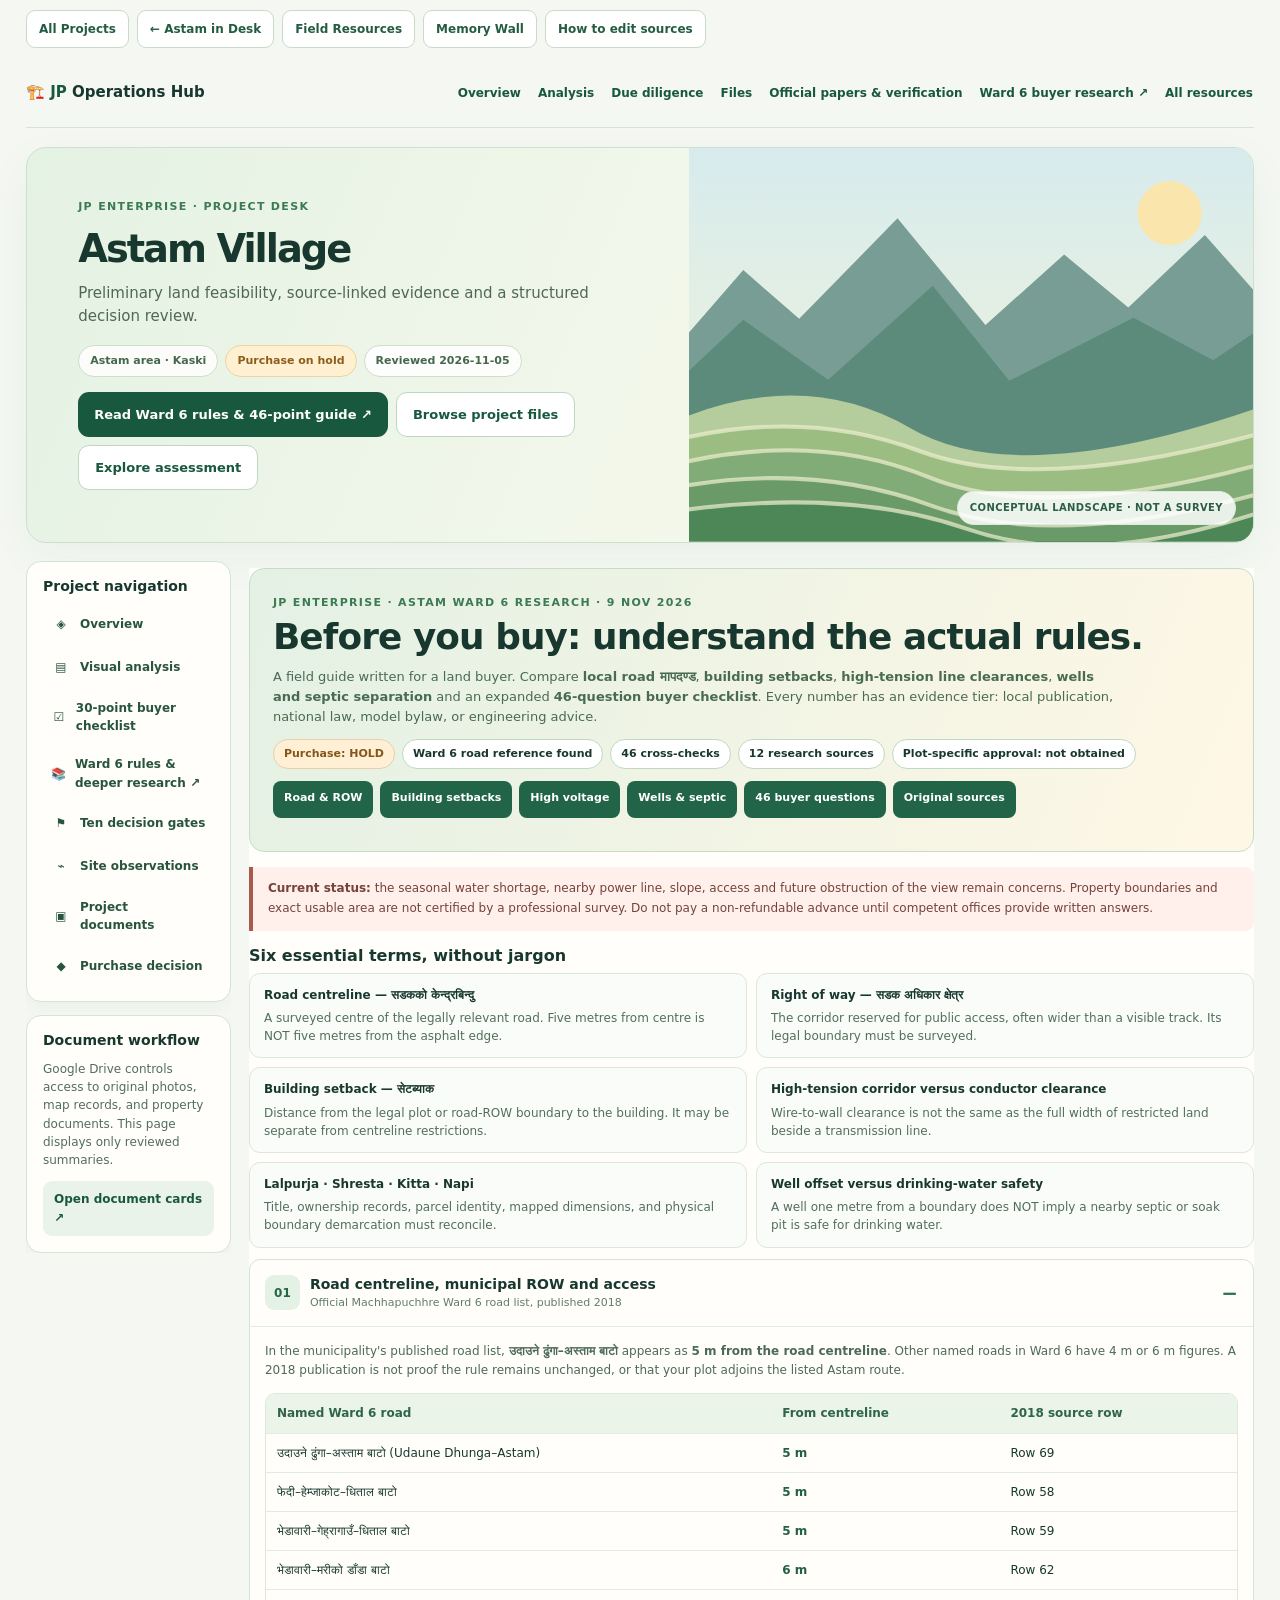
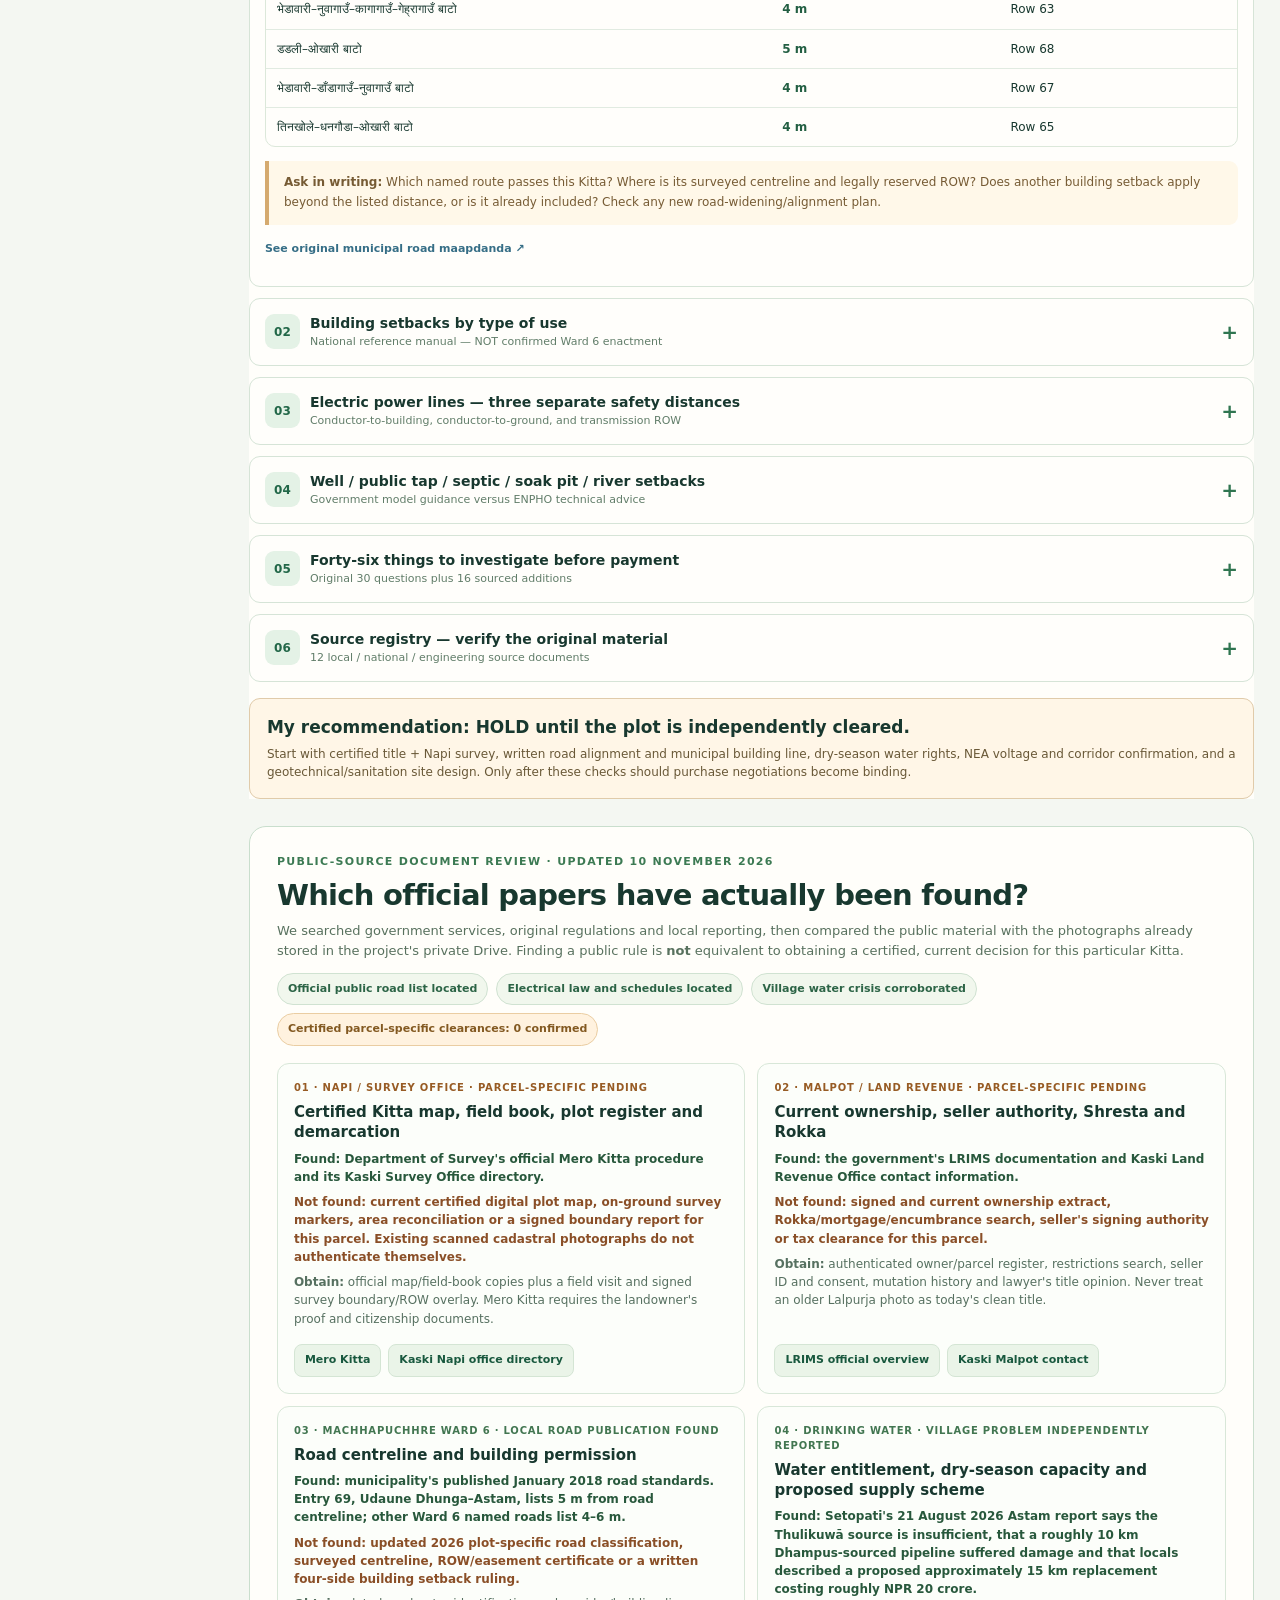
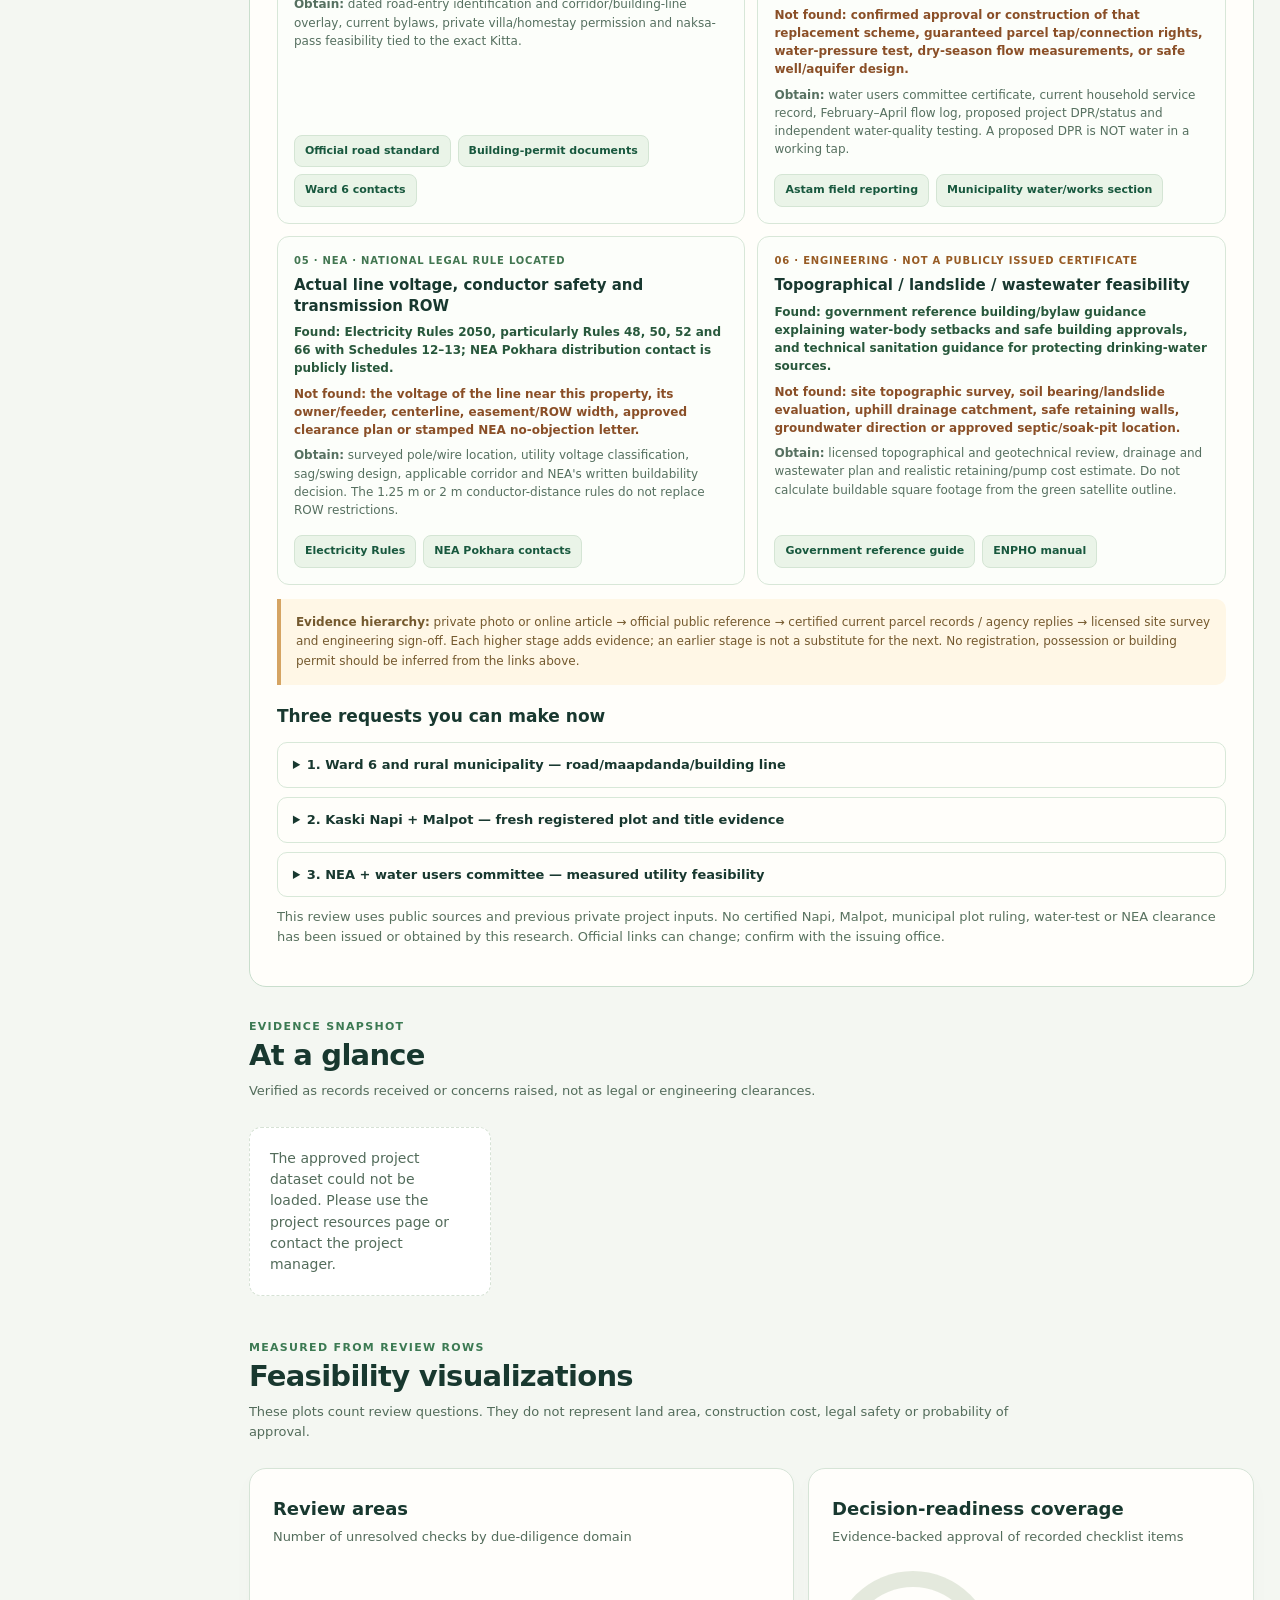
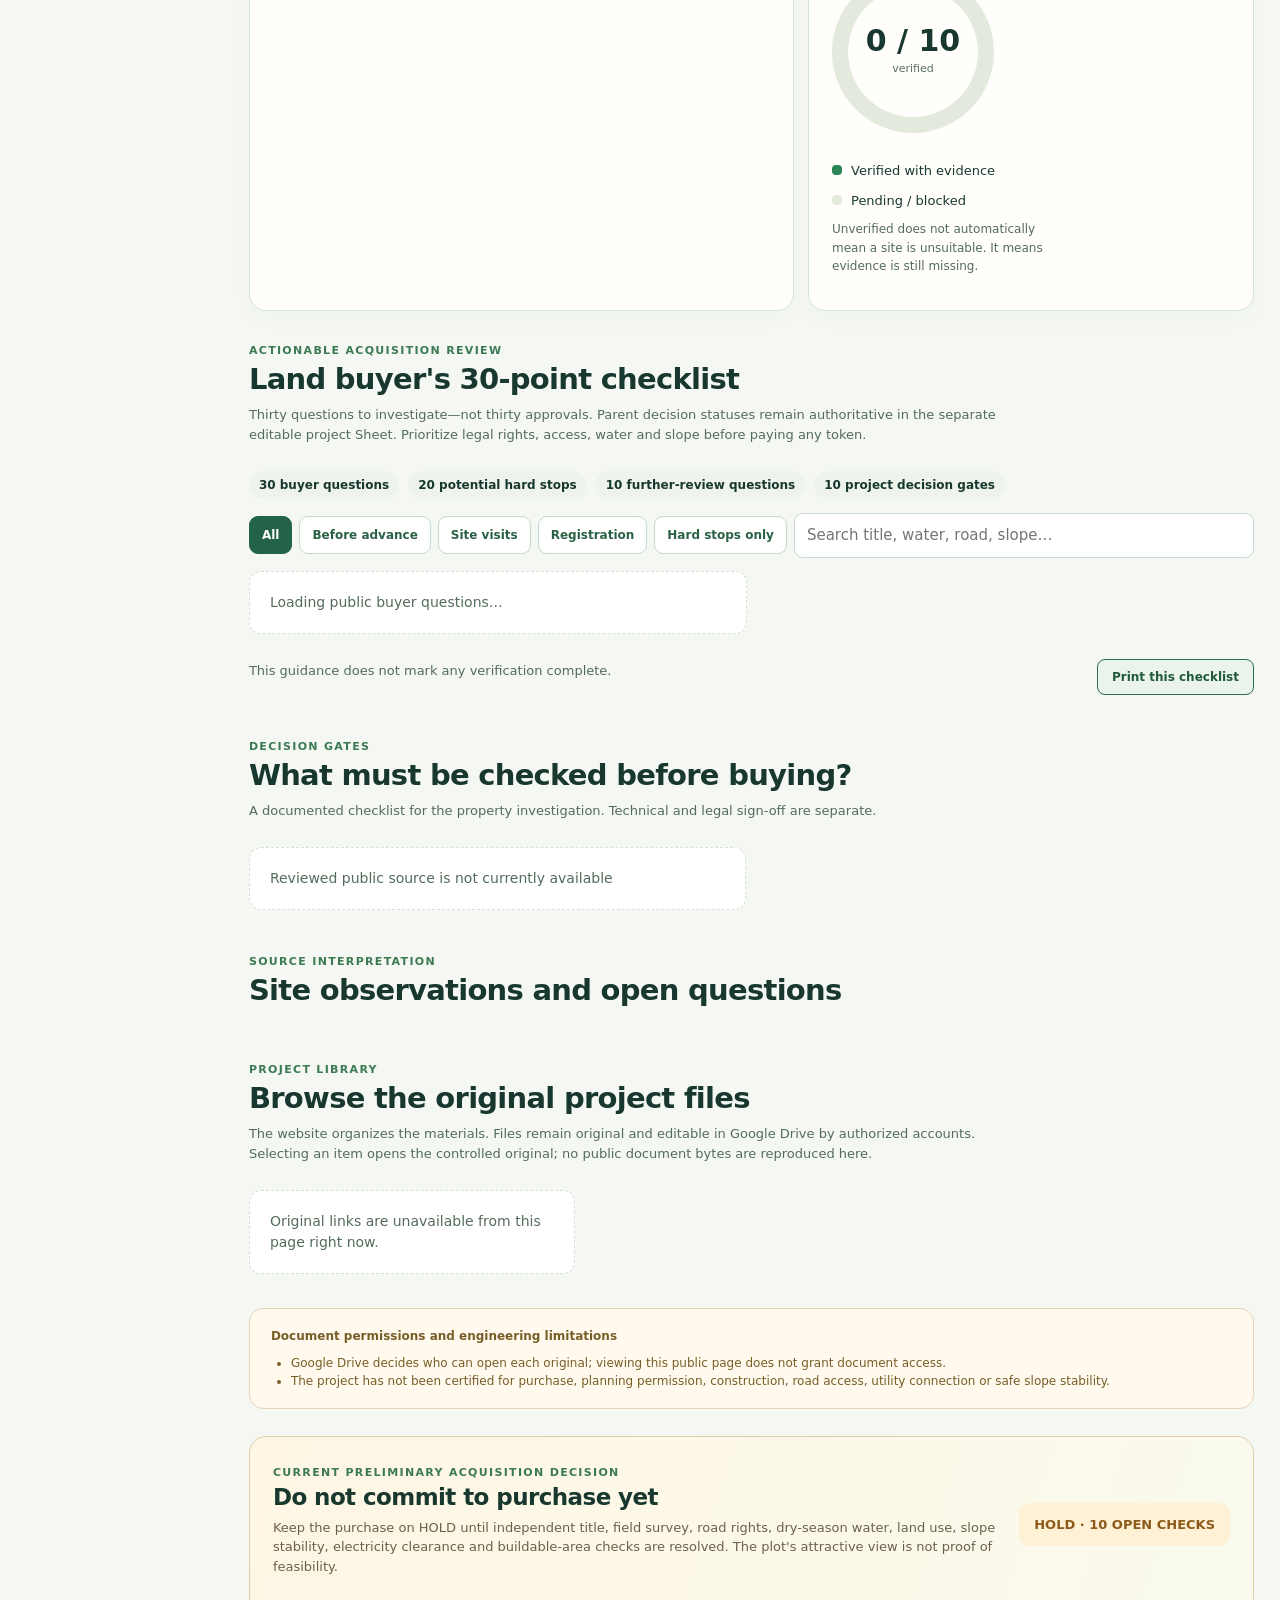
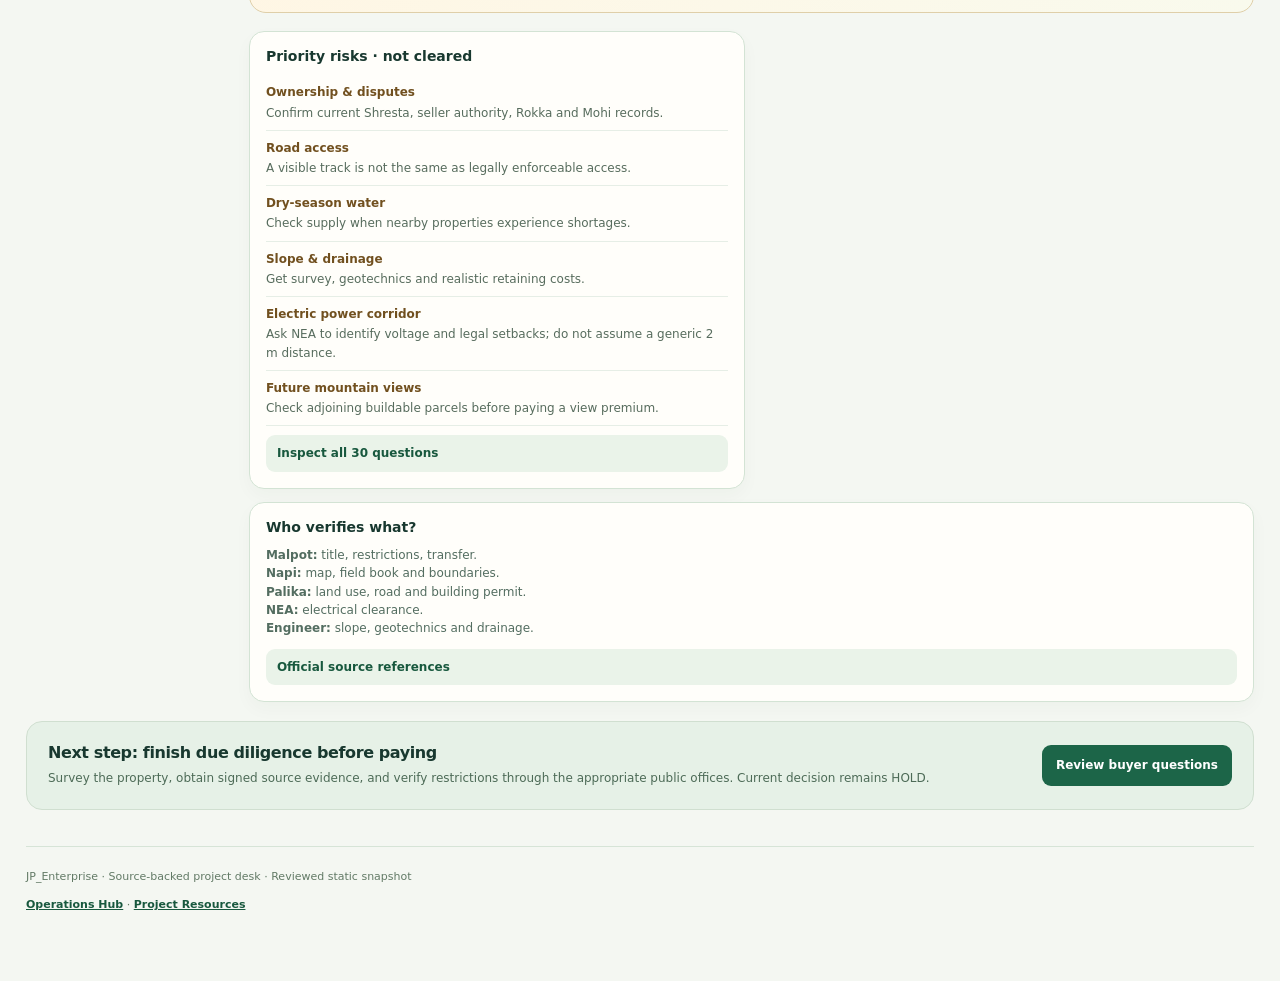
==== commit 003b4d2b: "Add all-project directory entry to independent Astam feasibility research" ====
--- a/site/feasibility/index.html
+++ b/site/feasibility/index.html
@@ -145,7 +145,7 @@
 .ast-requests{display:grid;gap:9px;margin-top:14px}.ast-request{border:1px solid #d8e8d8;border-radius:10px;padding:12px 15px}.ast-request summary{cursor:pointer;font-weight:820;font-size:13px}.ast-request p{font-size:12px;color:#577360;margin:8px 0 0}.ast-contact{font-size:11px;color:#3c7051;font-weight:700}.ast-reminder{font-size:11px;color:#6c816c;margin-top:10px}
 @media(max-width:780px){.ast-cards{grid-template-columns:1fr}.ast-review{padding:16px}}
 </style><link rel="stylesheet" href="../assets/css/resource-unified.css"></head>
-<body data-jp-site="1"><main class="wrap"><nav class="resource-bridge" aria-label="Field and Desk navigation"><a href="../?project=JPENT-ASTAM-2026-01">← Astam in Desk</a><a href="../field.html">Field Resources</a><a href="../memory-wall/">Memory Wall</a><a href="../editing.html">How to edit sources</a></nav>
+<body data-jp-site="1"><main class="wrap"><nav class="resource-bridge" aria-label="Field and Desk navigation"><a href="../projects.html">All Projects</a><a href="../?project=JPENT-ASTAM-2026-01">← Astam in Desk</a><a href="../field.html">Field Resources</a><a href="../memory-wall/">Memory Wall</a><a href="../editing.html">How to edit sources</a></nav>
 <header class="top"><a class="brand" href="../">🏗️ <b>JP</b> Operations Hub</a><nav aria-label="Project navigation"><a href="#summary">Overview</a><a href="#analysis">Analysis</a><a href="#checks">Due diligence</a><a href="#documents">Files</a><a href="#astam-document-audit">Official papers &amp; verification</a><a href="#research-guide">Ward 6 buyer research ↗</a><a href="../resources/">All resources</a></nav></header>
 <section class="hero"><div class="hero-copy">
 <span class="kicker">JP Enterprise · Project desk</span>
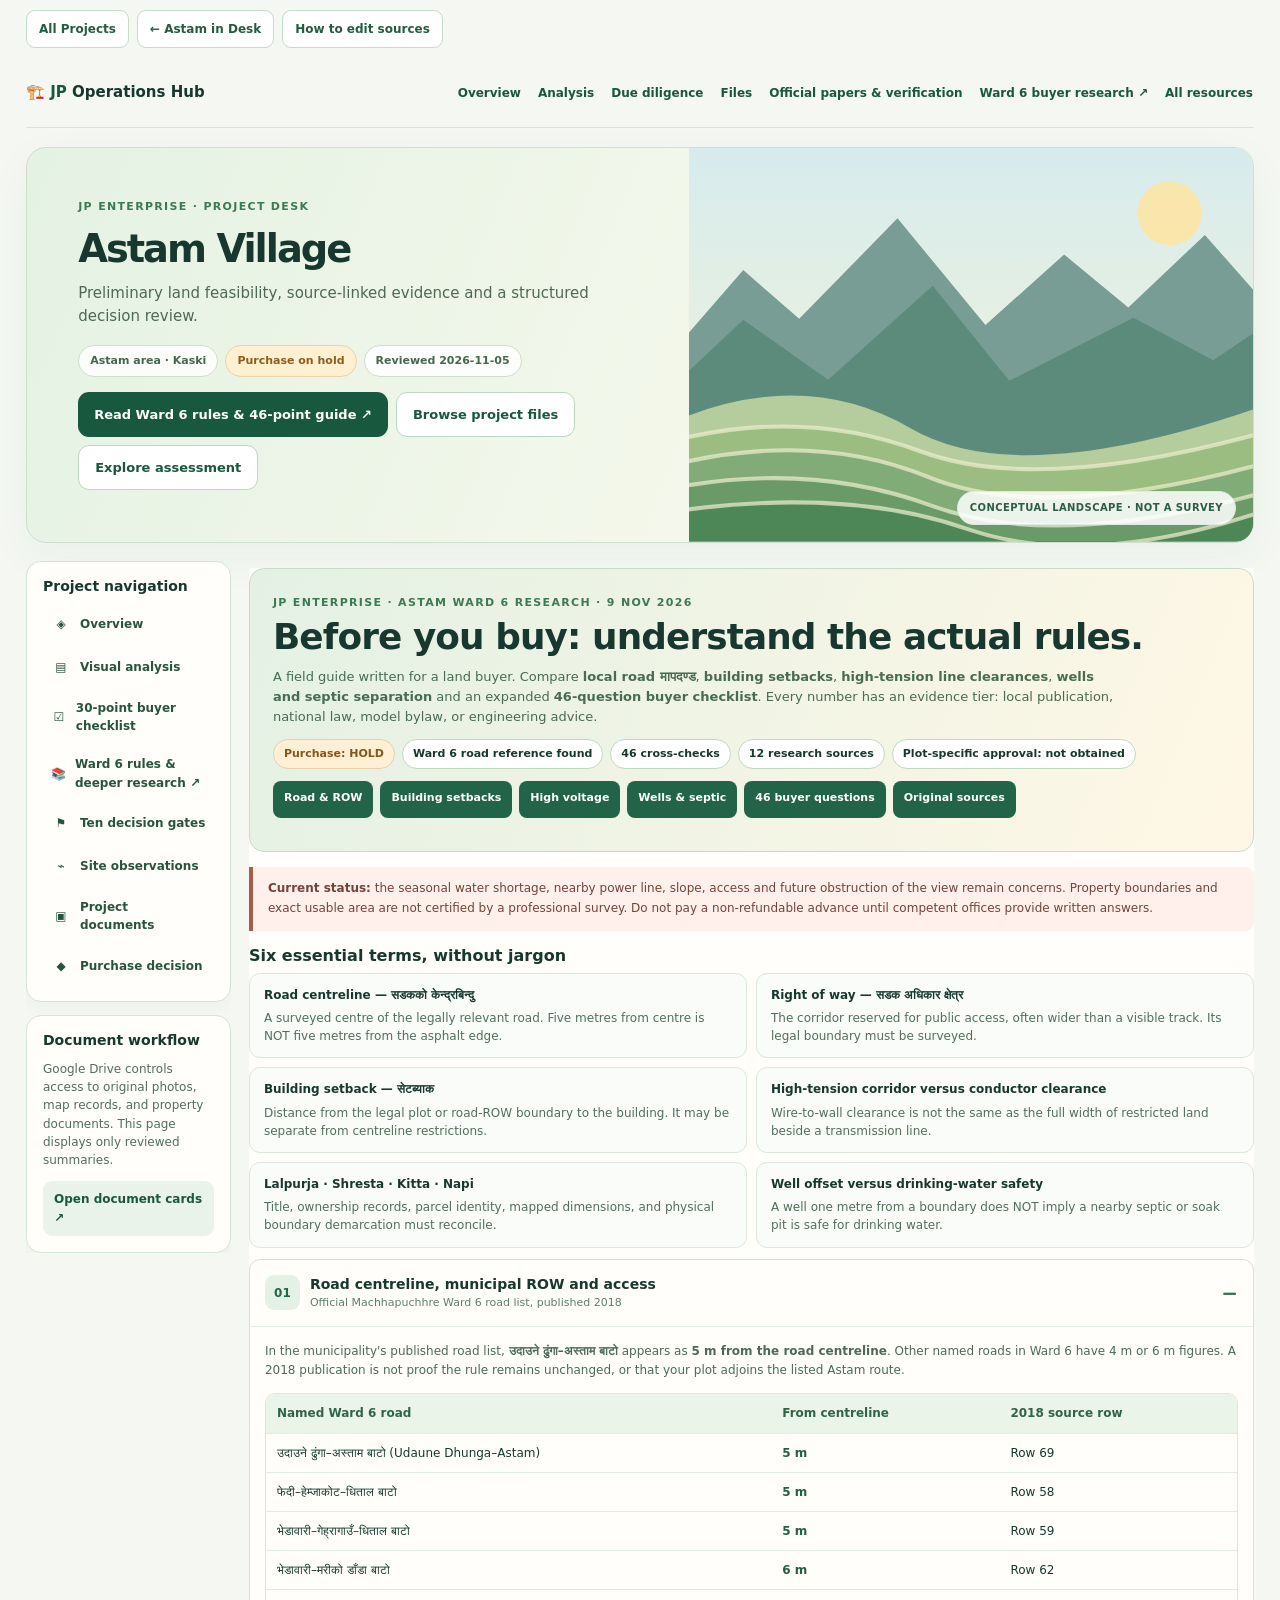
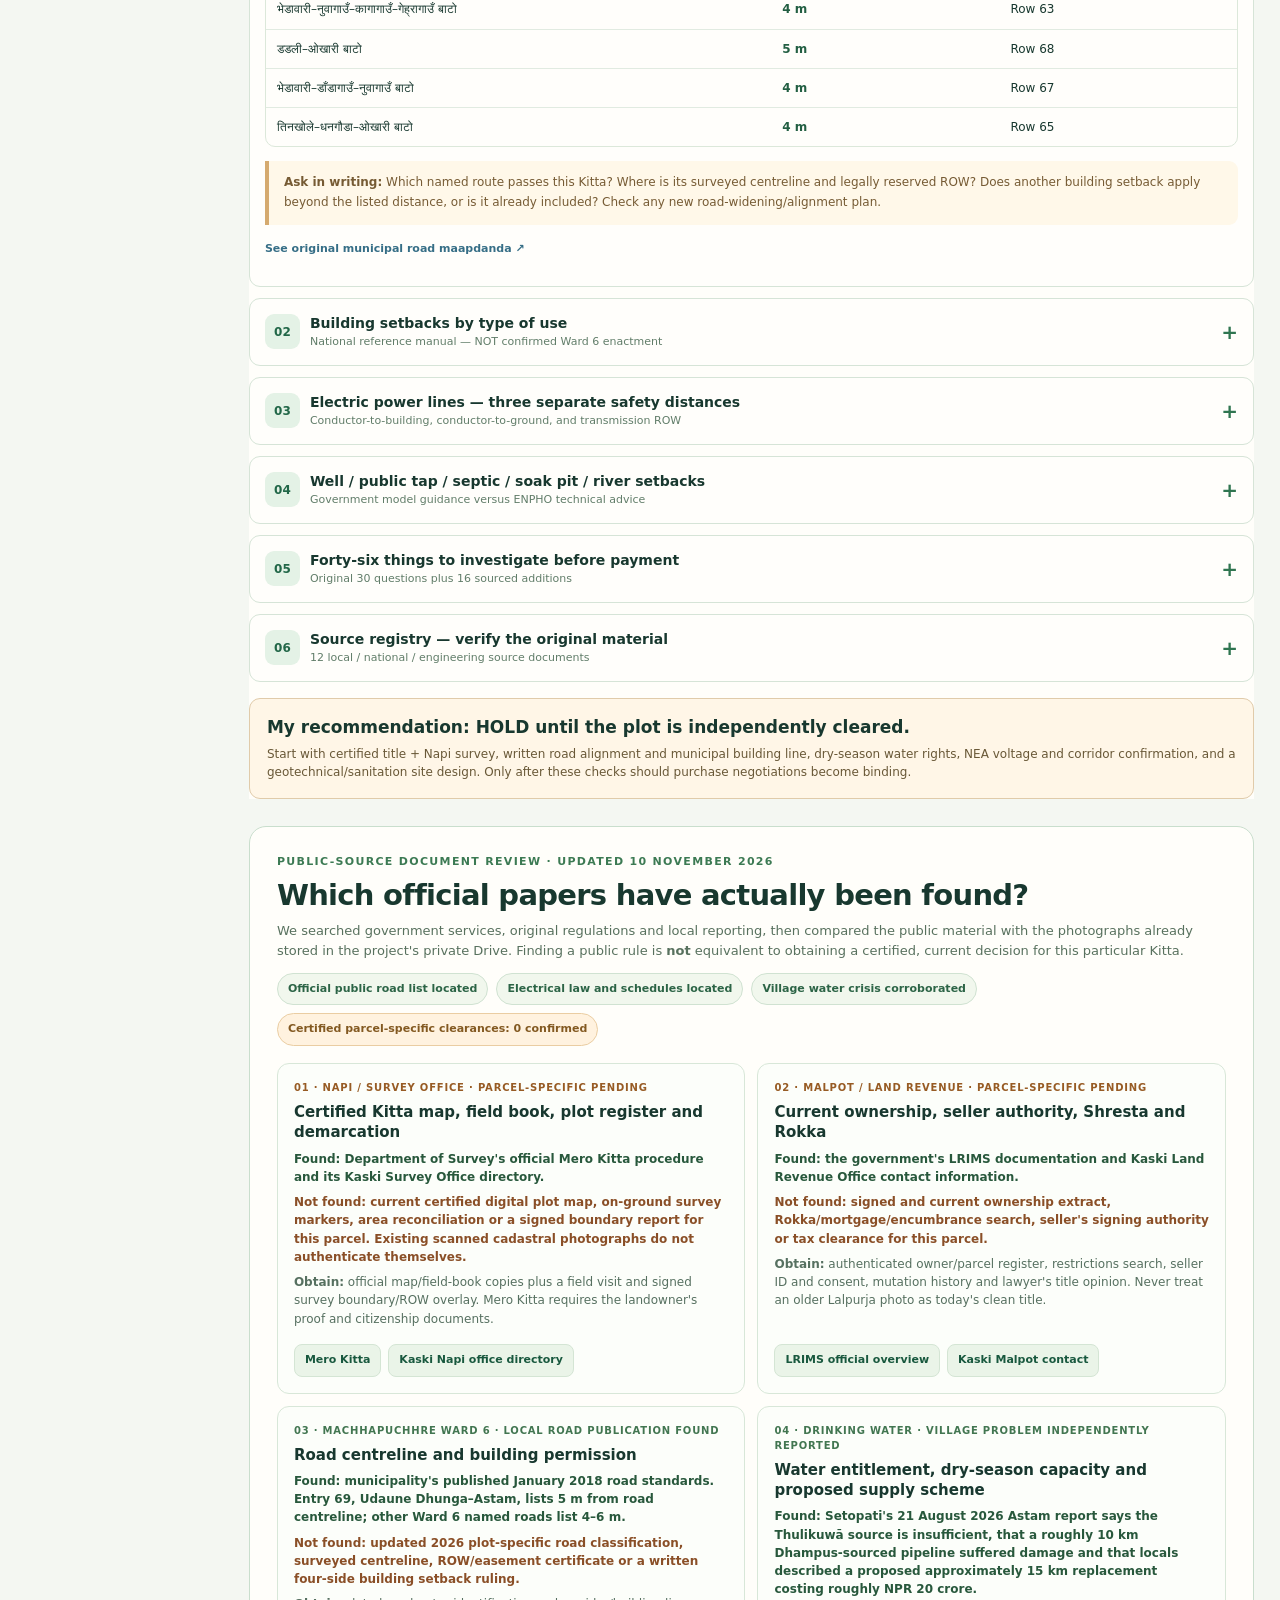
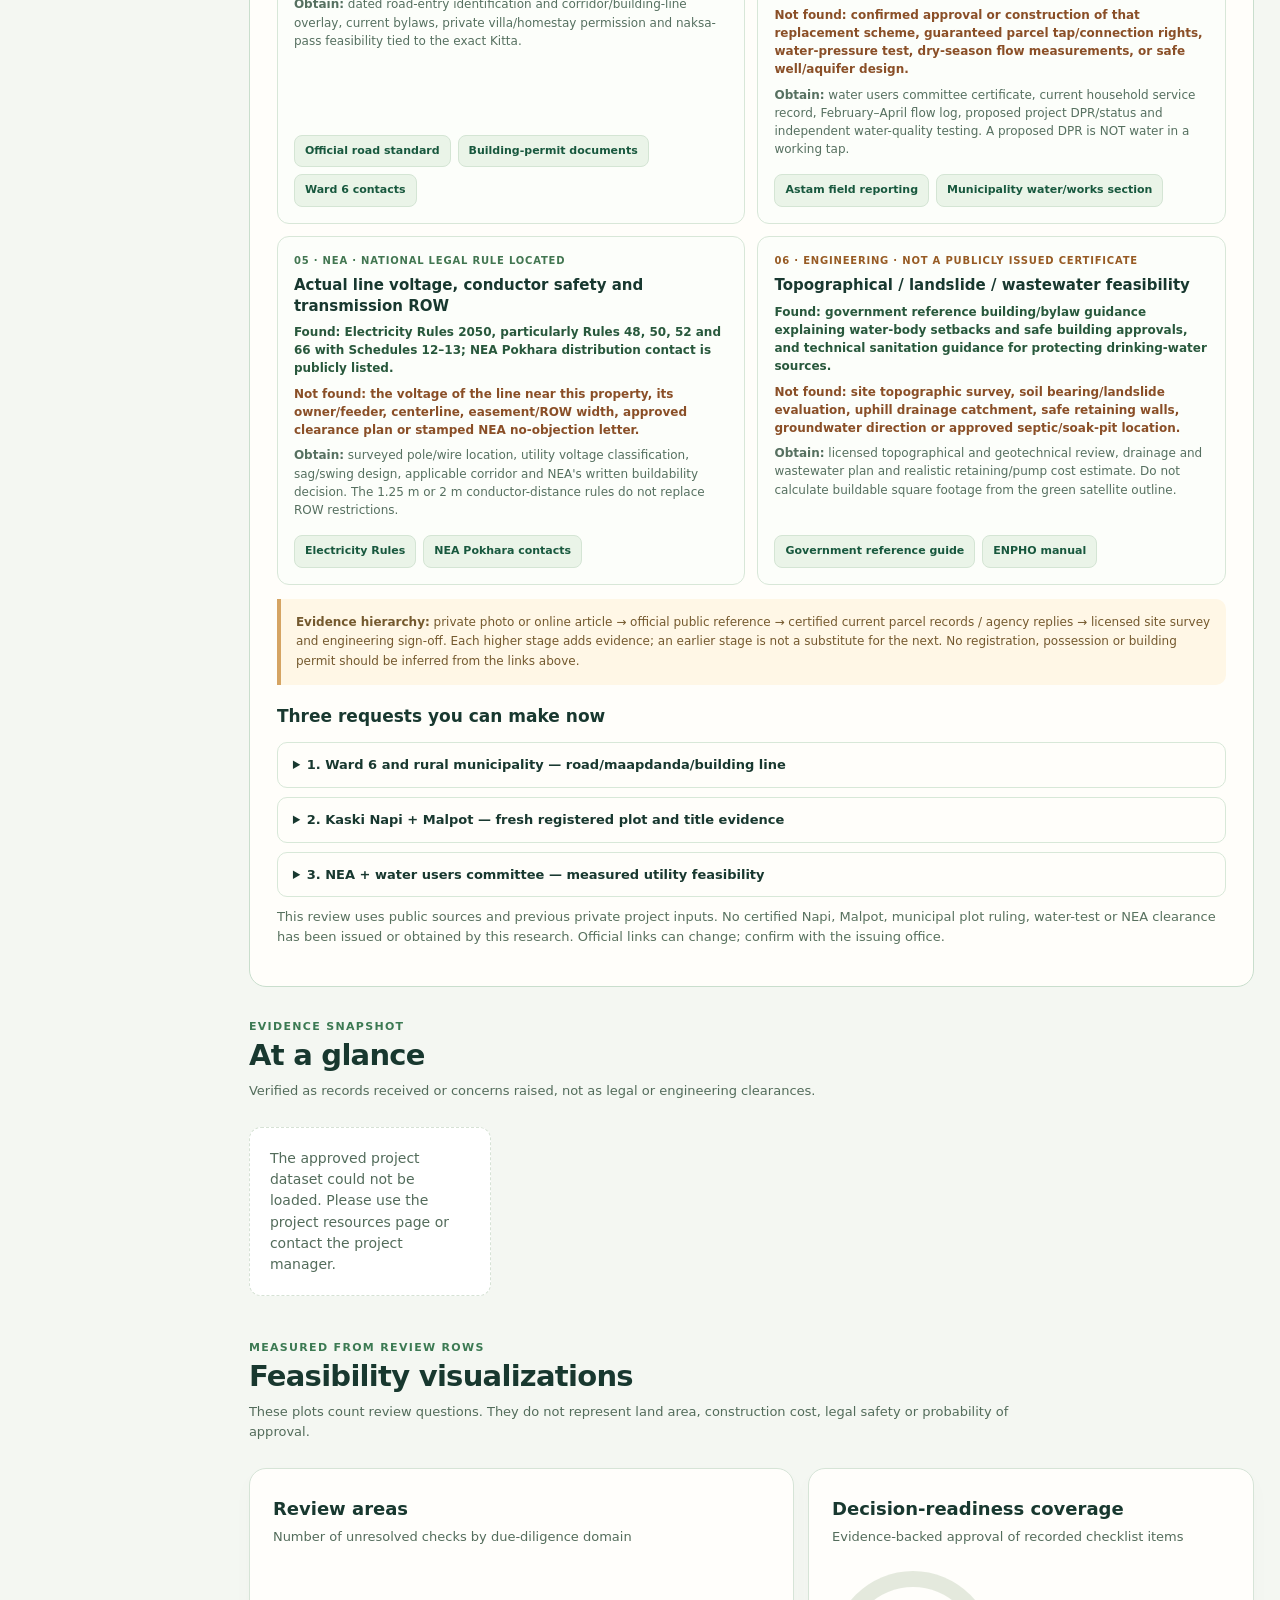
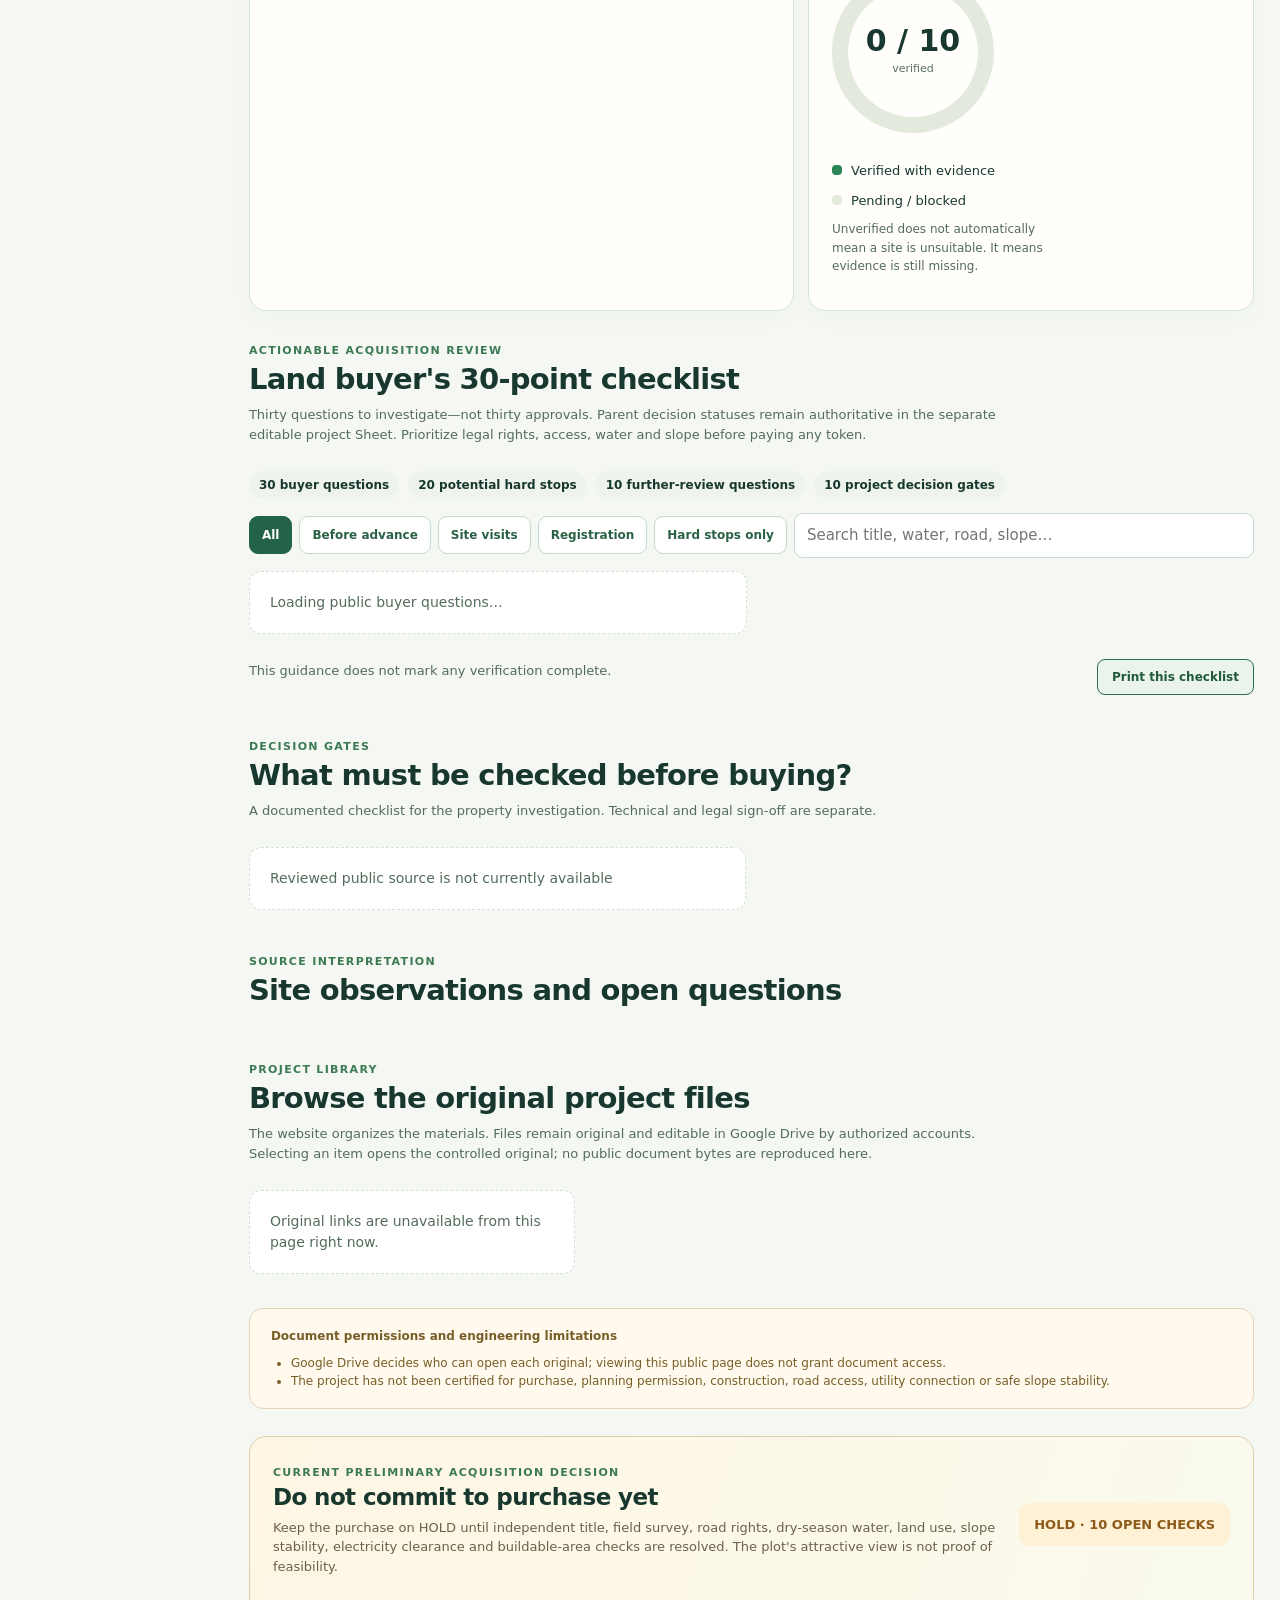
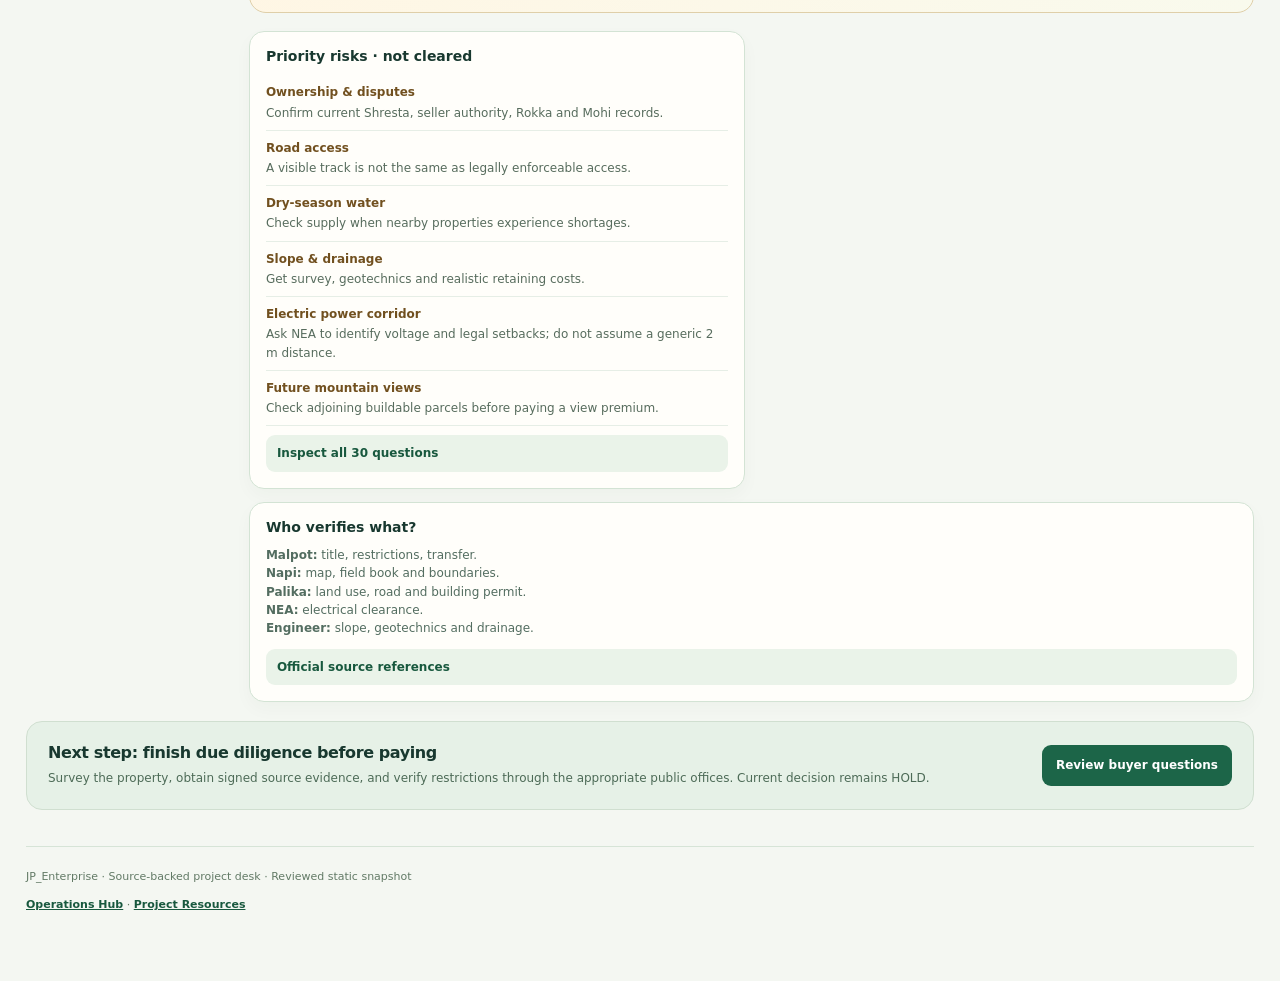
==== commit 6db2b555: "Publish finalized Desk Resources and retire field publishing" ====
--- a/site/feasibility/index.html
+++ b/site/feasibility/index.html
@@ -145,7 +145,7 @@
 .ast-requests{display:grid;gap:9px;margin-top:14px}.ast-request{border:1px solid #d8e8d8;border-radius:10px;padding:12px 15px}.ast-request summary{cursor:pointer;font-weight:820;font-size:13px}.ast-request p{font-size:12px;color:#577360;margin:8px 0 0}.ast-contact{font-size:11px;color:#3c7051;font-weight:700}.ast-reminder{font-size:11px;color:#6c816c;margin-top:10px}
 @media(max-width:780px){.ast-cards{grid-template-columns:1fr}.ast-review{padding:16px}}
 </style><link rel="stylesheet" href="../assets/css/resource-unified.css"></head>
-<body data-jp-site="1"><main class="wrap"><nav class="resource-bridge" aria-label="Field and Desk navigation"><a href="../projects.html">All Projects</a><a href="../?project=JPENT-ASTAM-2026-01">← Astam in Desk</a><a href="../field.html">Field Resources</a><a href="../memory-wall/">Memory Wall</a><a href="../editing.html">How to edit sources</a></nav>
+<body data-jp-site="1"><main class="wrap"><nav class="resource-bridge" aria-label="Desk Resources navigation"><a href="../projects.html">All Projects</a><a href="../?project=JPENT-ASTAM-2026-01">← Astam in Desk</a><a href="../editing.html">How to edit sources</a></nav>
 <header class="top"><a class="brand" href="../">🏗️ <b>JP</b> Operations Hub</a><nav aria-label="Project navigation"><a href="#summary">Overview</a><a href="#analysis">Analysis</a><a href="#checks">Due diligence</a><a href="#documents">Files</a><a href="#astam-document-audit">Official papers &amp; verification</a><a href="#research-guide">Ward 6 buyer research ↗</a><a href="../resources/">All resources</a></nav></header>
 <section class="hero"><div class="hero-copy">
 <span class="kicker">JP Enterprise · Project desk</span>
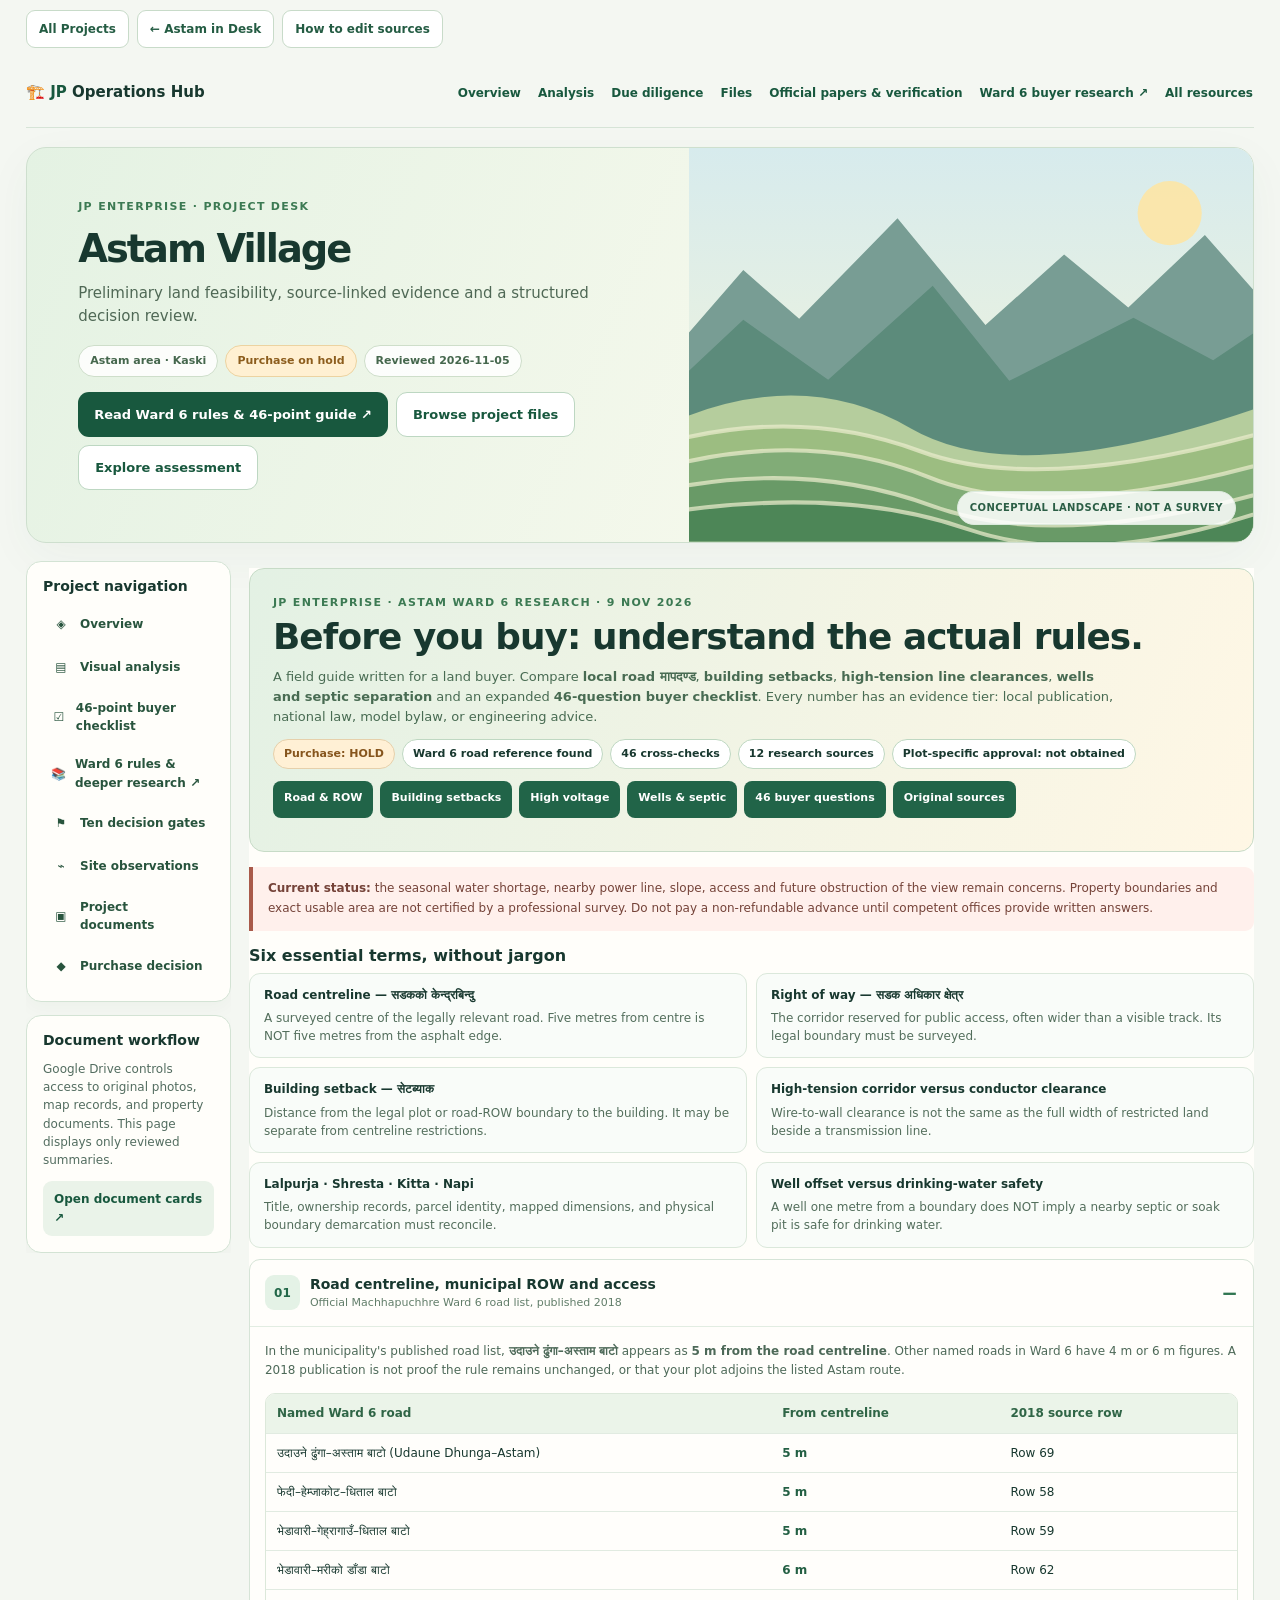
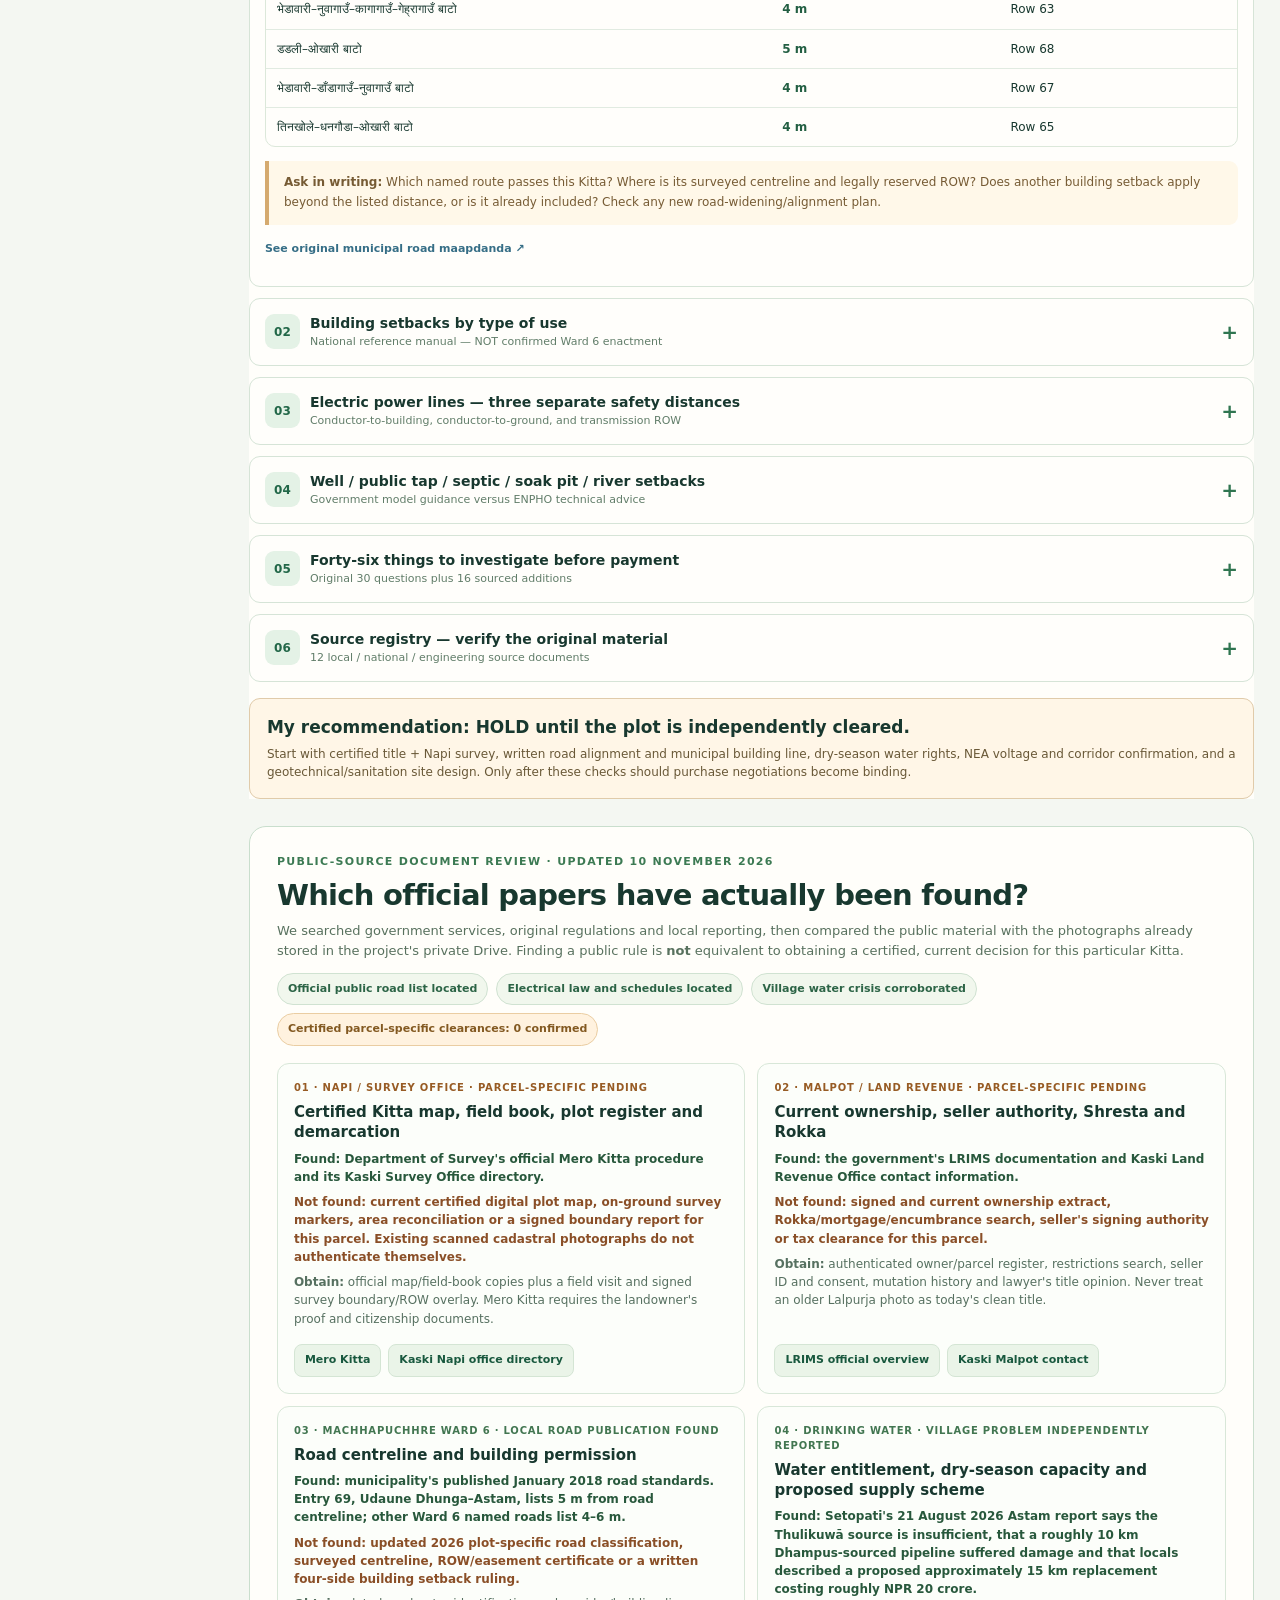
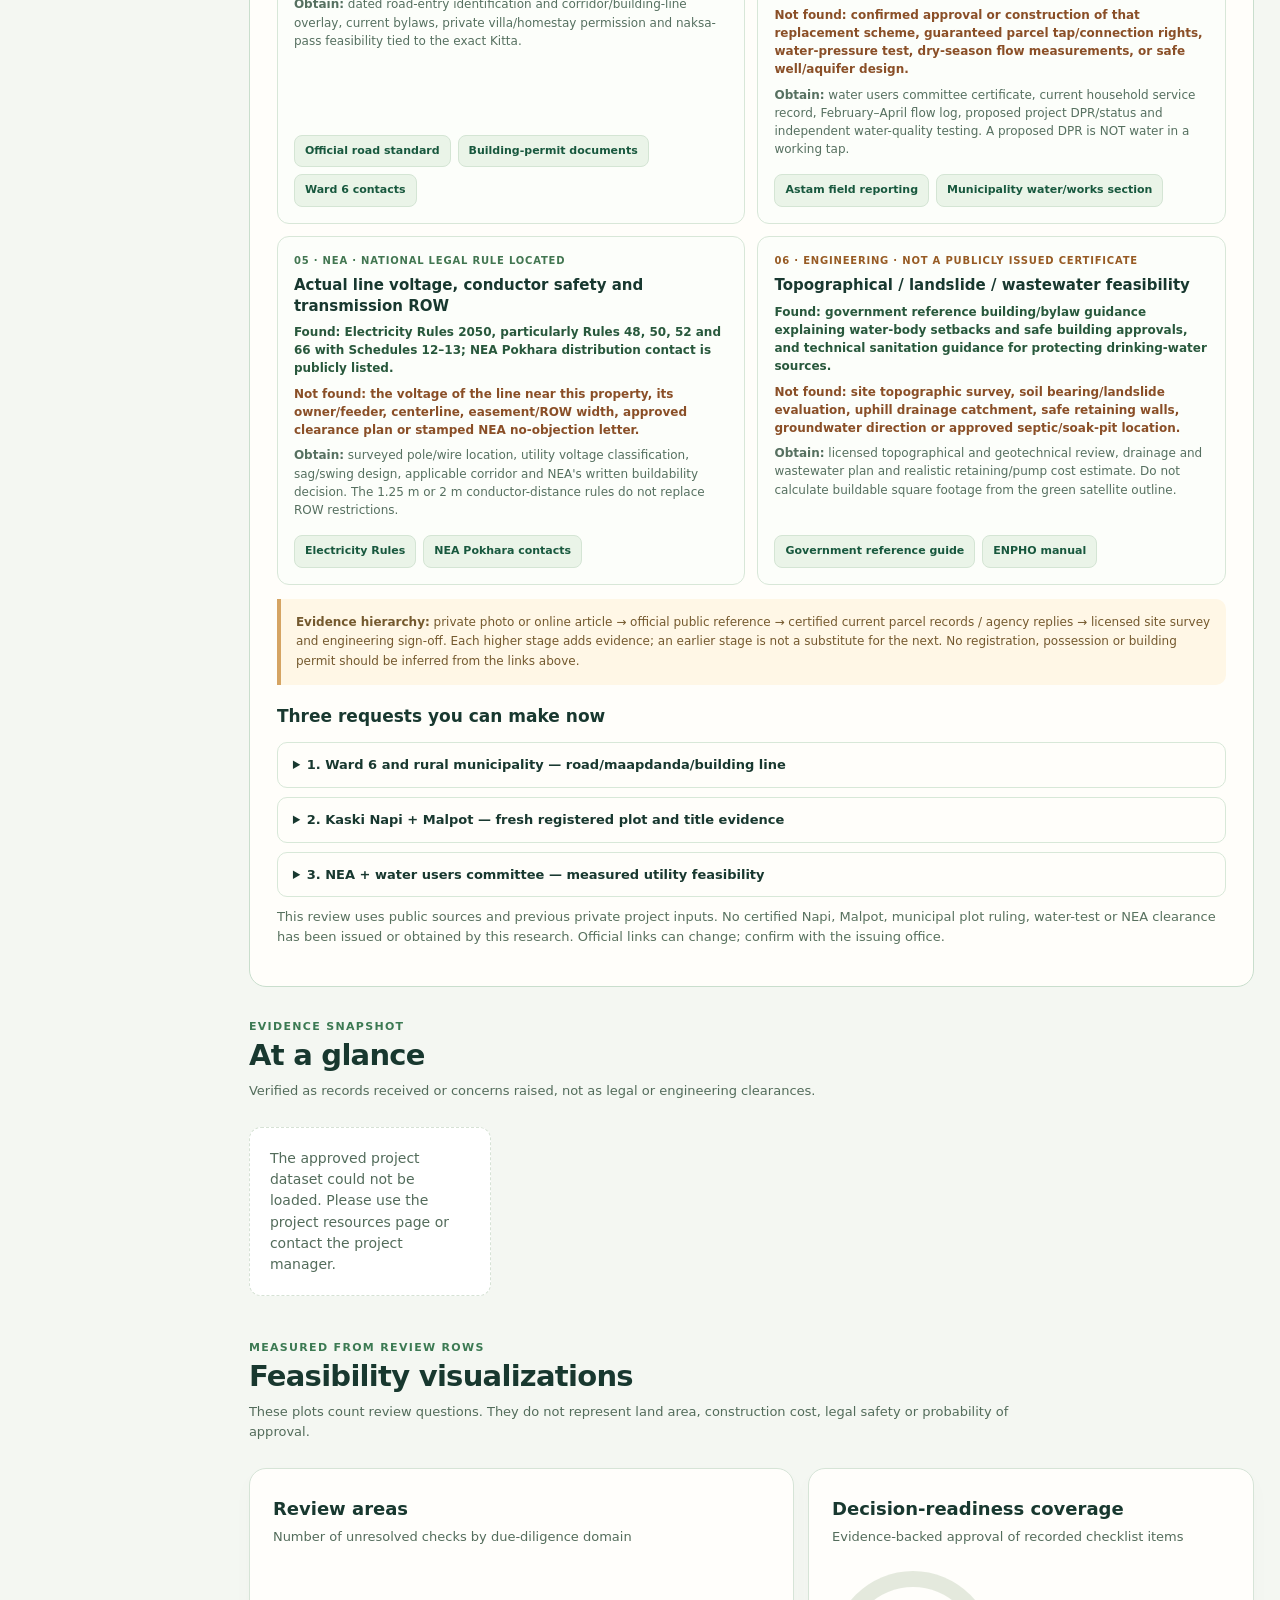
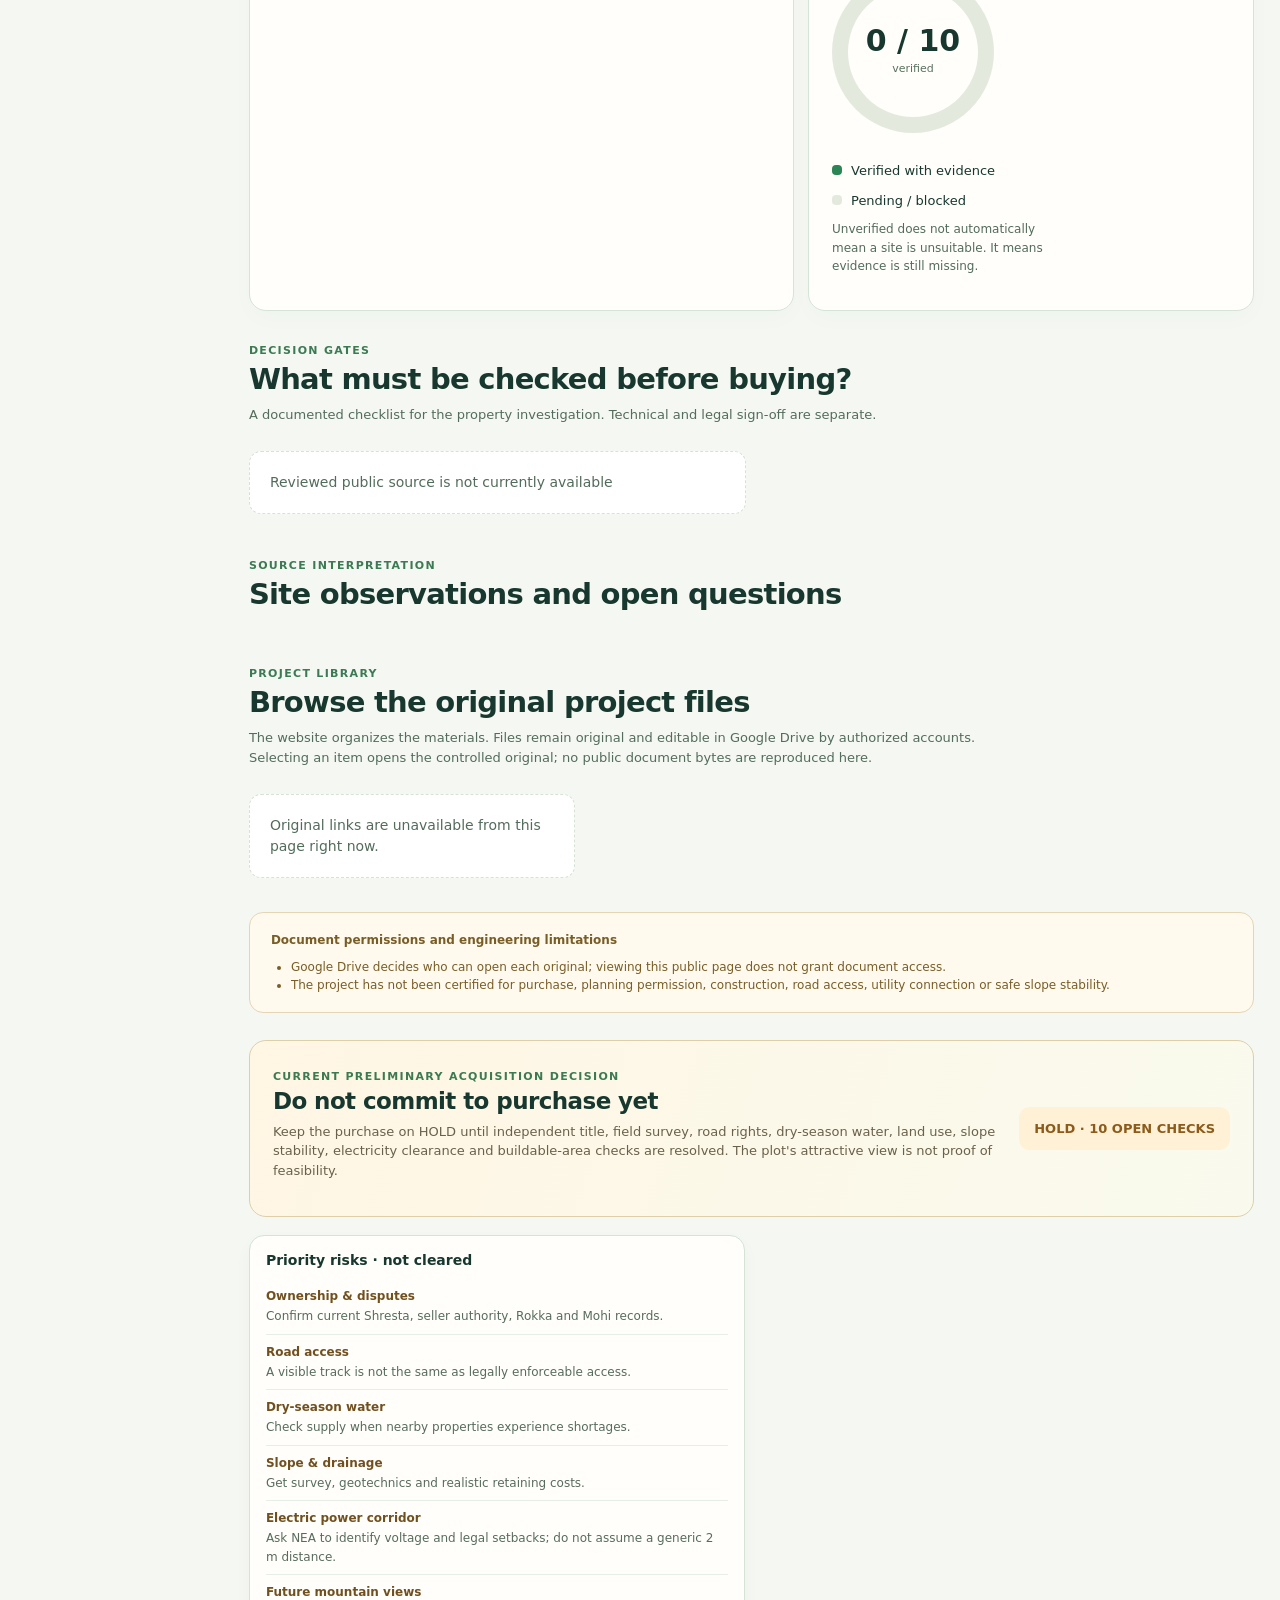
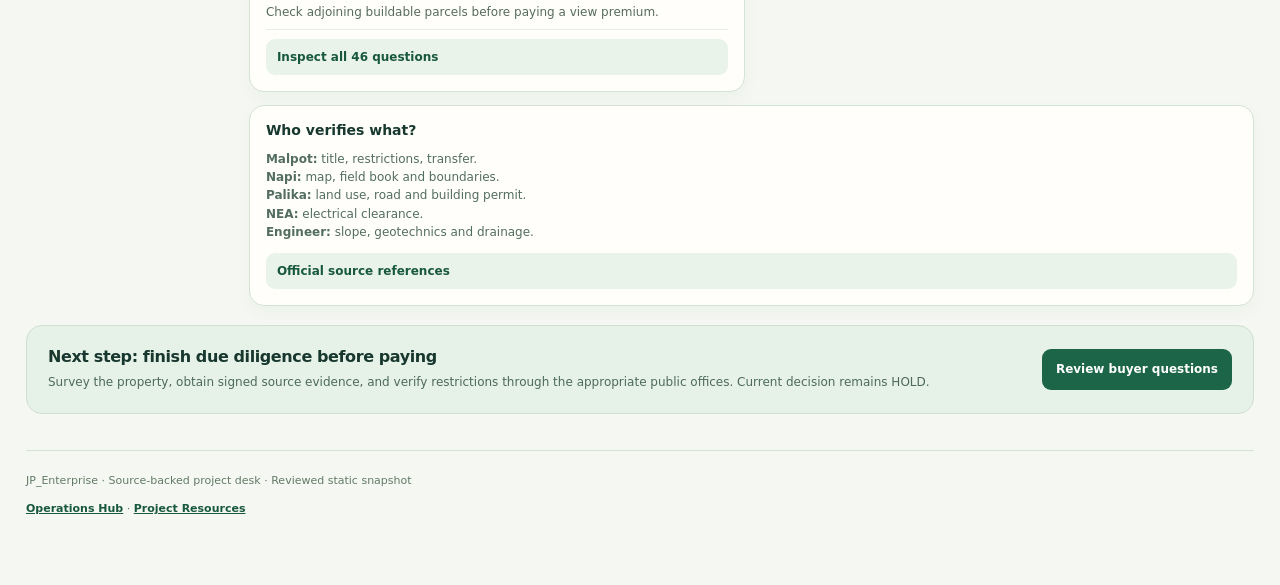
==== commit a216dd2c: "Consolidate Astam 30 and 46 point checklists into one reviewed guide; repair resource navigation" ====
--- a/site/feasibility/index.html
+++ b/site/feasibility/index.html
@@ -146,7 +146,7 @@
 @media(max-width:780px){.ast-cards{grid-template-columns:1fr}.ast-review{padding:16px}}
 </style><link rel="stylesheet" href="../assets/css/resource-unified.css"></head>
 <body data-jp-site="1"><main class="wrap"><nav class="resource-bridge" aria-label="Desk Resources navigation"><a href="../projects.html">All Projects</a><a href="../?project=JPENT-ASTAM-2026-01">← Astam in Desk</a><a href="../editing.html">How to edit sources</a></nav>
-<header class="top"><a class="brand" href="../">🏗️ <b>JP</b> Operations Hub</a><nav aria-label="Project navigation"><a href="#summary">Overview</a><a href="#analysis">Analysis</a><a href="#checks">Due diligence</a><a href="#documents">Files</a><a href="#astam-document-audit">Official papers &amp; verification</a><a href="#research-guide">Ward 6 buyer research ↗</a><a href="../resources/">All resources</a></nav></header>
+<header class="top"><a class="brand" href="../">🏗️ <b>JP</b> Operations Hub</a><nav aria-label="Project navigation"><a href="#summary">Overview</a><a href="#analysis">Analysis</a><a href="#checks">Due diligence</a><a href="#documents">Files</a><a href="#astam-document-audit">Official papers &amp; verification</a><a href="#research-guide">Ward 6 buyer research ↗</a><a href="../?project=JPENT-ASTAM-2026-01">All resources</a></nav></header>
 <section class="hero"><div class="hero-copy">
 <span class="kicker">JP Enterprise · Project desk</span>
 <h1 id="project-title">Astam Village</h1>
@@ -170,7 +170,7 @@
 <div class="dashboard-layout">
 <aside class="left-rail" aria-label="Project chapters"><div class="rail-card"><h2>Project navigation</h2><nav class="rail-nav" aria-label="Sections">
 <a href="#summary"><span>◈</span>Overview</a><a href="#analysis"><span>▤</span>Visual analysis</a>
-<a href="#buyer-guide"><span>☑</span>30-point buyer checklist</a><a href="#research-guide"><span>📚</span>Ward 6 rules &amp; deeper research ↗</a><a href="#checks"><span>⚑</span>Ten decision gates</a>
+<a href="#rg-questions"><span>☑</span>46-point buyer checklist</a><a href="#research-guide"><span>📚</span>Ward 6 rules &amp; deeper research ↗</a><a href="#checks"><span>⚑</span>Ten decision gates</a>
 <a href="#observations-title"><span>⌁</span>Site observations</a><a href="#documents"><span>▣</span>Project documents</a>
 <a href="#decision"><span>◆</span>Purchase decision</a></nav></div>
 <div class="rail-card"><h2>Document workflow</h2><p>Google Drive controls access to original photos, map records, and property documents. This page displays only reviewed summaries.</p><a class="rail-mini-link" href="#documents">Open document cards ↗</a></div></aside>
@@ -212,7 +212,7 @@
 <div class="rg-content"><p>A private dug well, a public water tap, a septic tank and a soak pit are different cases. They cannot all be assigned the same arbitrary distance. If water is unreliable during the dry season, test source rights and supply before buying.</p>
 <div id="rg-water-table" class="rg-tablewrap"></div>
 <div class="rg-advisory"><b>Critical water-quality distinction:</b> a government reference illustrates a <b>1 m</b> private-well boundary offset and <b>4 m</b> building offset near a public well/tap. ENPHO separately advises <b>20 m horizontal + 4 m vertical</b> between wastewater disposal and a water source, and <b>30 m + 4 m</b> for a soak pit. The latter are engineering recommendations; a slope, fractured rock or spring may need a stricter case-specific design.</div></div></details>
-<details class="rg-topic" id="rg-questions"><summary><span class="rg-index">05</span><span><b>Forty-six things to investigate before payment</b><small>Original 30 questions plus 16 sourced additions</small></span></summary>
+<span id="buyer-guide"></span><details class="rg-topic" id="rg-questions"><summary><span class="rg-index">05</span><span><b>Forty-six things to investigate before payment</b><small>Original 30 questions plus 16 sourced additions</small></span></summary>
 <div class="rg-content"><p>Inspect each investigation, the proof required, the correct authority and the warning sign. A personal tick only means “I researched this”; it does NOT change the project's official pending status or Google Sheet.</p>
 <input id="rg-search" class="rg-search" type="search" aria-label="Search 46 questions" placeholder="Search road, Lalpurja, water, high-tension, slope…">
 <div class="rg-filters" id="rg-filterbar" role="group" aria-label="Filter questions">
@@ -301,23 +301,6 @@
 <article class="panel"><h3>Review areas</h3><p class="subtitle">Number of unresolved checks by due-diligence domain</p><div class="chart-list" id="domain-chart" role="img" aria-label="Loading checks by domain"></div></article>
 <article class="panel"><h3>Decision-readiness coverage</h3><p class="subtitle">Evidence-backed approval of recorded checklist items</p><div class="donut-wrap"><div class="ring" id="ring" role="img" aria-label="Zero of ten checks verified"><div class="ring-text"><b id="ring-count">0 / 10</b><small>verified</small></div></div><div class="legend"><span><i class="swatch" style="background:#2c8554"></i>Verified with evidence</span><span><i class="swatch" style="background:#e4e9dd"></i>Pending / blocked</span><p class="help">Unverified does not automatically mean a site is unsuitable. It means evidence is still missing.</p></div></div></article>
 </div></section>
-<section id="buyer-guide" class="section" aria-labelledby="buyer-title">
-<div class="section-heading"><div><span class="eyebrow">Actionable acquisition review</span><h2 id="buyer-title">Land buyer's 30-point checklist</h2>
-<p class="subtitle">Thirty questions to investigate—not thirty approvals. Parent decision statuses remain authoritative in the separate editable project Sheet. Prioritize legal rights, access, water and slope before paying any token.</p></div></div>
-<div class="guide-stats"><span>30 buyer questions</span><span>20 potential hard stops</span><span>10 further-review questions</span><span>10 project decision gates</span></div>
-<div class="guide-filters" role="group" aria-label="Filter buying checklist">
-<button type="button" data-phase="ALL" aria-pressed="true">All</button>
-<button type="button" data-phase="BEFORE_DEPOSIT" aria-pressed="false">Before advance</button>
-<button type="button" data-phase="SITE_VISIT" aria-pressed="false">Site visits</button>
-<button type="button" data-phase="BEFORE_REGISTRATION" aria-pressed="false">Registration</button>
-<button type="button" data-priority="STOP" aria-pressed="false">Hard stops only</button>
-<input id="guide-search" type="search" aria-label="Search checklist questions" placeholder="Search title, water, road, slope…">
-</div>
-<div id="guide-list" class="guide-items" aria-live="polite"><p class="empty">Loading public buyer questions…</p></div>
-<div class="guide-bottom"><p class="subtitle" id="guide-counter">This guidance does not mark any verification complete.</p>
-<button type="button" id="guide-print" class="print-button">Print this checklist</button></div>
-<div id="guide-references" class="reference-links" aria-label="Official verification references"></div>
-</section>
 <section id="checks" class="section" aria-labelledby="checks-title"><div class="section-heading"><div><span class="eyebrow">Decision gates</span><h2 id="checks-title">What must be checked before buying?</h2><p class="subtitle">A documented checklist for the property investigation. Technical and legal sign-off are separate.</p></div></div><div id="checks-grid" class="checks"><p class="empty">Loading review checks…</p></div></section>
 <section class="section" aria-labelledby="observations-title"><div class="section-heading"><div><span class="eyebrow">Source interpretation</span><h2 id="observations-title">Site observations and open questions</h2></div></div><div class="observations" id="observations-grid"></div></section>
 <section id="documents" class="section" aria-labelledby="docs-title"><div class="section-heading"><div><span class="eyebrow">Project library</span><h2 id="docs-title">Browse the original project files</h2><p class="subtitle">The website organizes the materials. Files remain original and editable in Google Drive by authorized accounts. Selecting an item opens the controlled original; no public document bytes are reproduced here.</p></div></div><div id="files-grid" class="docs" aria-live="polite"></div></section>
@@ -334,10 +317,10 @@
 <div class="rail-risk"><strong>Slope &amp; drainage</strong>Get survey, geotechnics and realistic retaining costs.</div>
 <div class="rail-risk"><strong>Electric power corridor</strong>Ask NEA to identify voltage and legal setbacks; do not assume a generic 2 m distance.</div>
 <div class="rail-risk"><strong>Future mountain views</strong>Check adjoining buildable parcels before paying a view premium.</div>
-<a class="rail-mini-link" href="#buyer-guide">Inspect all 30 questions</a></div>
+<a class="rail-mini-link" href="#rg-questions">Inspect all 46 questions</a></div>
 <div class="rail-card"><h2>Who verifies what?</h2><p><b>Malpot:</b> title, restrictions, transfer.<br><b>Napi:</b> map, field book and boundaries.<br><b>Palika:</b> land use, road and building permit.<br><b>NEA:</b> electrical clearance.<br><b>Engineer:</b> slope, geotechnics and drainage.</p><a class="rail-mini-link" href="#guide-references">Official source references</a></div>
 </aside></div>
-<div class="footer-workspace"><div><h2>Next step: finish due diligence before paying</h2><p>Survey the property, obtain signed source evidence, and verify restrictions through the appropriate public offices. Current decision remains HOLD.</p></div><a href="#buyer-guide">Review buyer questions</a></div>
+<div class="footer-workspace"><div><h2>Next step: finish due diligence before paying</h2><p>Survey the property, obtain signed source evidence, and verify restrictions through the appropriate public offices. Current decision remains HOLD.</p></div><a href="#rg-questions">Review buyer questions</a></div>
 <footer class="foot"><p>JP_Enterprise · Source-backed project desk · <span id="source-status">Reviewed static snapshot</span></p><p><a href="../">Operations Hub</a> · <a href="../?project=JPENT-ASTAM-2026-01">Project Resources</a></p></footer>
 </main>
 <script>
@@ -383,46 +366,6 @@
 const docs=clear("files-grid");
 for(const f of d.resources||[]){if(!validDrive(f.url))continue;const a=add(docs,mk("article",undefined,"file"));add(a,mk("div",categories[f.category]||"🗂️","glyph"));add(a,mk("h3",f.label));add(a,mk("p","Original source · Permission required"));const link=add(a,mk("a","Open protected original ↗","open"));link.href=f.url;link.target="_blank";link.rel="noopener noreferrer";link.setAttribute("aria-label","Open "+f.label+" in Google Drive (access may require an invitation)");add(a,mk("small","Access is checked by the file owner, not by this website"));}
 const notices=clear("notices");for(const n of d.publication_caveats||[])add(notices,mk("li",n));
-const guideContainer=$("guide-list");
-try{
- const guideFetch=await fetch("../ops/data/land-feasibility/astam-buyer-guide-public.v1.0.json",{cache:"no-store"});
- if(!guideFetch.ok)throw Error("Reviewed buyer checklist unavailable");
- const guide=await guideFetch.json();
- if(guide.kind!=="PUBLIC_GENERAL_BUYER_GUIDE"||guide.items?.length!==30||guide.items.some(x=>x.publication_approved!=="YES"))throw Error("Buyer guide publication contract failed");
- let phase="ALL",priority="ALL",query="";
- const phaseButtons=Array.from(document.querySelectorAll("[data-phase]"));
- const priorityButtons=Array.from(document.querySelectorAll("[data-priority]"));
- const draw=()=>{
-  const items=guide.items.filter(item=>(phase==="ALL"||item.phase===phase)&&(priority==="ALL"||item.priority===priority)&&(!query||(item.question+" "+item.evidence_required+" "+item.verifying_authority+" "+item.stop_signal).toLowerCase().includes(query)));
-  guideContainer.replaceChildren();
-  for(const item of items){
-   const card=add(guideContainer,mk("details",undefined,"guide-item"));card.dataset.priority=item.priority;
-   const label=add(card,mk("summary"));
-   const heading=add(label,mk("span"));
-   add(heading,mk("span",item.item_id+" · "+item.parent_gate+" · "+(guide.phases[item.phase]||item.phase),"guide-id"));
-   add(heading,mk("span",item.question));
-   add(label,mk("span",item.priority==="STOP"?"HARD STOP":"REVIEW","guide-priority"));
-   const detail=add(card,mk("div",undefined,"guide-detail"));
-   for(const [title,value] of [["Proof to obtain",item.evidence_required],["Verify with",item.verifying_authority],["Warning sign",item.stop_signal]]){
-      const p=add(detail,mk("p"));add(p,mk("strong",title+": "));add(p,mk("span",value));
-   }
-  }
-  if(!items.length)add(guideContainer,mk("p","No questions match those filters.","empty"));
-  $("guide-counter").textContent=items.length+" of 30 guidance questions displayed · none is a formal purchase clearance.";
- };
- phaseButtons.forEach(b=>b.addEventListener("click",()=>{phase=b.dataset.phase;phaseButtons.forEach(q=>q.setAttribute("aria-pressed",String(q===b)));draw();}));
- priorityButtons.forEach(b=>b.addEventListener("click",()=>{priority=priority===b.dataset.priority?"ALL":b.dataset.priority;priorityButtons.forEach(q=>q.setAttribute("aria-pressed",String(q.dataset.priority===priority)));draw();}));
- $("guide-search").addEventListener("input",e=>{query=e.target.value.trim().toLowerCase();draw();});
- $("guide-print").addEventListener("click",()=>window.print());
- const references=$("guide-references");
- for(const x of guide.references||[]){
-  try{const u=new URL(x.url);if(u.protocol!=="https:"||!["merokitta.dos.gov.np","dos.gov.np","www.lawcommission.gov.np","repository.lawcommission.gov.np"].includes(u.hostname))continue;
-   const a=add(references,mk("a",x.label+" ↗"));a.href=x.url;a.target="_blank";a.rel="noopener noreferrer";a.title=x.use;
-  }catch(_){}
- }
- draw();
-}catch(guideError){guideContainer.replaceChildren(mk("p","Buyer checklist could not be loaded; project decision gates and original documents remain available.","empty"));}
-
 }catch(e){$("kpis").replaceChildren(mk("p","The approved project dataset could not be loaded. Please use the project resources page or contact the project manager.","empty"));$("checks-grid").replaceChildren(mk("p",e.message,"empty"));$("files-grid").replaceChildren(mk("p","Original links are unavailable from this page right now.","empty"));}
 })();
 </script><script type="application/json" id="rg-embedded">{"schema_version":"1.0.0","title":"Astam Village — Buyer Learning Desk","reviewed_on":"2026-11-09","public_scope":"EDUCATIONAL_PUBLIC_SAFE","project":{"organization":"JP_Enterprise","municipality":"Machhapuchhre Rural Municipality","ward":"6 — geographic context, parcel-level municipality proof pending","area":"Astam area, Kaski","decision":"HOLD","parcel_certified":false,"coordinates_public":false},"evidence_summary":[{"label":"Seasonal water","status":"REPORTED_NOT_TESTED","note":"Earlier discussion says wet-season supply is good but winter is unreliable. Dry-season proof is needed."},{"label":"View exposure","status":"PHOTO_AND_REPORTED","note":"The photo shows terraces and distant ridges; legal protection from future buildings is not shown."},{"label":"Power corridor","status":"UNVERIFIED","note":"A nearby pole/line was reported but no authoritative voltage, alignment or ROW is established."},{"label":"Property geometry","status":"UNVERIFIED","note":"A satellite outline and scanned land records do not establish a surveyor-certified plot."},{"label":"Access","status":"UNVERIFIED","note":"The road approach and its legal frontage still need surveying and ward confirmation."}],"road":{"definition":"Distances are measured from road centreline in the municipality's 2018 named-road list; not the visible asphalt edge.","roads":[{"id":"ROAD-69","name":"उदाउने ढुंगा–अस्ताम बाटो (Udaune Dhunga–Astam)","ward":6,"metres":5,"record":69},{"id":"ROAD-58","name":"फेदी–हेम्जाकोट–धिताल बाटो","ward":6,"metres":5,"record":58},{"id":"ROAD-59","name":"भेडावारी–गेह्रागाउँ–धिताल बाटो","ward":6,"metres":5,"record":59},{"id":"ROAD-62","name":"भेडावारी–मरीको डाँडा बाटो","ward":6,"metres":6,"record":62},{"id":"ROAD-63","name":"भेडावारी–नुवागाउँ–कागागाउँ–गेह्रागाउँ बाटो","ward":6,"metres":4,"record":63},{"id":"ROAD-68","name":"डडली–ओखारी बाटो","ward":6,"metres":5,"record":68},{"id":"ROAD-67","name":"भेडावारी–डाँडागाउँ–नुवागाउँ बाटो","ward":6,"metres":4,"record":67},{"id":"ROAD-65","name":"तिनखोले–धनगौडा–ओखारी बाटो","ward":6,"metres":4,"record":65}],"source_id":"S_ROAD","current_adoption":"NEEDS_WRITTEN_2026_CONFIRMATION","cumulative_rule":"UNKNOWN_NEEDS_PALIKA_CONFIRMATION"},"building":{"scenarios":[{"case":"Residential side with windows/doors","distance":"1.5 m","from":"Neighbour boundary","source":"S_MODEL","qualification":"Model reference for ordinary dwellings; local restrictions may be stricter."},{"case":"Residential side with blank wall","distance":"Exception may apply","from":"Neighbour boundary","source":"S_MODEL","qualification":"The reference discusses a blank-wall exception. Never assume permission to build on boundary without local approval."},{"case":"Residential roadside","distance":"1.5 m","from":"Boundary of local road ROW (not road centreline)","source":"S_MODEL","qualification":"Reference model only. Determine whether it adds to or is superseded by municipality's centreline figure."},{"case":"Mixed commercial + residential roadside","distance":"2.0 m","from":"Local road ROW boundary","source":"S_MODEL","qualification":"Use classification confirmed by municipality (homestay might not equal private residence)."},{"case":"Mixed commercial + residential neighbour side","distance":"2.0 m","from":"Neighbour boundary","source":"S_MODEL","qualification":"Reference model only."},{"case":"Institutional/public roadside","distance":"3.0 m","from":"Local road ROW boundary","source":"S_MODEL","qualification":"Other uses may have different requirements."},{"case":"Highway / feeder / district road","distance":"6.0 m","from":"ROW boundary","source":"S_MODEL","qualification":"Reference manual; first determine actual road category and controlling highway/province rules."},{"case":"Residential 10–17 m high","distance":"Conflicting 2 m vs 3 m in reference","from":"Neighbour boundary","source":"S_MODEL","qualification":"Table and text in the reference are not internally consistent. Ask engineering section for written controlling rule."}],"source_id":"S_MODEL","adopted_local":"NOT_VERIFIED"},"electricity":{"horizontal":[{"voltage":"230/400 V – 11 kV","minimum_m":1.25,"kind":"wire-to-building/tree","source":"S_ELECTRIC_LAW"},{"voltage":">11 kV – 33 kV","minimum_m":2,"kind":"wire-to-building/tree","source":"S_ELECTRIC_LAW"},{"voltage":">33 kV","minimum_m":null,"kind":"wire-to-building/tree","note":"Rule 50(2): 2 m baseline with +0.305 m for each extra 33 kV; NEA to calculate actual line clearance including wind swing.","source":"S_ELECTRIC_LAW"}],"ground":[{"voltage":"230/400 V – 11 kV","cross_road":5.8,"roadside":5.5,"elsewhere":4.6,"source":"S_ELECTRIC_EN"},{"voltage":">11 kV – 33 kV","cross_road":6.1,"roadside":5.8,"elsewhere":5.2,"source":"S_ELECTRIC_EN"},{"voltage":">33 kV","cross_road":null,"roadside":null,"elsewhere":null,"note":"Rule 48(3) adds 0.305 m per further 33 kV to the 33 kV schedule; NEA engineer must verify.","source":"S_ELECTRIC_LAW"}],"corridors":[{"voltage":"11 kV","total":null,"each":null,"status":"NOT_VERIFIED","source":"S_ELECTRIC_LAW","note":"Only conductor clearance verified here, not a standard corridor width."},{"voltage":"33 kV","total":7,"each":3.5,"status":"PROJECT_EXAMPLE","source":"S_NEA_IEE","note":"2020 NEA project EIA example, not proof for this specific line."},{"voltage":"66 kV","total":null,"each":null,"status":"CONFLICTING_SOURCES","source":"S_NEA_IEE","note":"2020 NEA project EIA shows 12 m total (6 m each); 2026 reporting quotes 18 m total (9 m each). Get written NEA corridor for the actual line."},{"voltage":"132 kV","total":18,"each":9,"status":"PROJECT_AND_REPORT_CONSISTENT","source":"S_NEA_IEE","note":"Example, still subject to approved project corridor."},{"voltage":"220 kV","total":30,"each":15,"status":"PROJECT_AND_REPORT_CONSISTENT","source":"S_NEA_IEE","note":"Example, still subject to approved project corridor."},{"voltage":"400 kV","total":46,"each":23,"status":"PROJECT_EXAMPLE_AND_RECENT_REPORT","source":"S_400KV","note":"Project examples / contemporary reports; confirm actual line route."}]},"water_sanitation":[{"case":"New private dug well from neighbour boundary","distance":"≥1 m","measure":"From well position to adjacent boundary","kind":"MODEL_REFERENCE","source":"S_MODEL","note":"Model guidance also gives at least 1 m internal diameter for dug well; not a borewell blanket rule."},{"case":"Building near public well or traditional tap","distance":"4 m","measure":"From public well / traditional tap boundary","kind":"MODEL_REFERENCE","source":"S_MODEL","note":"Do not confuse with 1 m private-well boundary rule."},{"case":"Septic tank from neighbour boundary","distance":"≥1 m","measure":"From tank to adjoining boundary","kind":"MODEL_REFERENCE","source":"S_MODEL","note":"Municipality may specify larger separation."},{"case":"Wastewater disposal point to drinking-water source","distance":"20 m horizontal + 4 m vertical","measure":"Source and disposal zone; drainage direction matters","kind":"ENPHO_ENGINEERING_GUIDANCE","source":"S_ENPHO","note":"Not a substitute for groundwater and local sanitation approval."},{"case":"Soak pit to well or spring","distance":"30 m horizontal + 4 m vertical","measure":"Soak pit to water source","kind":"ENPHO_ENGINEERING_GUIDANCE","source":"S_ENPHO","note":"Site-specific geology and contamination risk could demand more."},{"case":"Building from river","distance":"30 m","measure":"From river boundary","kind":"MODEL_REFERENCE","source":"S_MODEL","note":"Unverified adoption in Machhapuchhre Ward 6."},{"case":"Building from lake","distance":"50 m","measure":"From lake boundary","kind":"MODEL_REFERENCE","source":"S_MODEL","note":"Some wording in the model conflicts; ask ward for controlling rule."},{"case":"Building from irrigation canal","distance":"10 m","measure":"From irrigation canal boundary","kind":"MODEL_REFERENCE","source":"S_MODEL","note":"Confirm irrigation/public easement ownership."},{"case":"Building from wetland","distance":"50 m","measure":"From wetland boundary","kind":"MODEL_REFERENCE","source":"S_MODEL","note":"National/local conservation restrictions could be greater."}],"sources":[{"id":"S_ROAD","title":"Machhapuchhre Rural Municipality Road Standards / माछापुच्छ्रे गाउँपालिका सडक मापदण्ड","authority":"Machhapuchhre Rural Municipality","date":"2018-01-08","kind":"LOCAL_PUBLISHED_RECORD","url":"https://machhapuchhremun.gov.np/sites/machhapuchhremun.gov.np/files/%E0%A4%AE%E0%A4%BE%E0%A4%9B%E0%A4%BE%E0%A4%AA%E0%A5%81%E0%A4%9A%E0%A5%8D%E0%A4%9B%E0%A5%8D%E0%A4%B0%E0%A5%87%20%E0%A4%97%E0%A4%BE%E0%A4%AA%E0%A4%BE%20%E0%A4%B8%E0%A4%A1%E0%A4%95%20%E0%A4%AE%E0%A4%AA%E0%A4%A6%E0%A4%A3%E0%A5%8D%E0%A4%A1.pdf","note":"Records Ward 6 named roads and distances measured from road centreline. Older publication: ask whether still current."},{"id":"S_LOCAL_PERMIT","title":"Machhapuchhre building permit — municipal service","authority":"Machhapuchhre Rural Municipality","date":"Accessed 2026-11-09","kind":"LOCAL_OFFICIAL_PROCESS","url":"https://machhapuchhremun.gov.np/services?page=4","note":"Requires plot identification, property certificate, certified survey map, specified plan and tax receipts; no parcel-specific approval has been verified."},{"id":"S_LOCAL_GOV","title":"Local Government Operation Act, Section 27","authority":"Nepal Law Commission","date":"Act 2074 BS","kind":"NATIONAL_STATUTE","url":"https://repository.lawcommission.gov.np/np/documents/prevailing-law/statutes-acts/%E0%A4%B8%E0%A5%8D%E0%A4%A5%E0%A4%BE%E0%A4%A8%E0%A5%80%E0%A4%AF-%E0%A4%B8%E0%A4%B0%E0%A4%95%E0%A4%BE%E0%A4%B0-%E0%A4%B8%E0%A4%9E%E0%A5%8D%E0%A4%9A%E0%A4%BE%E0%A4%B2%E0%A4%A8-%E0%A4%90%E0%A4%A8/%E0%A4%AA%E0%A4%B0%E0%A4%BF%E0%A4%9A%E0%A5%8D%E0%A4%9B%E0%A5%87%E0%A4%A6-%E0%A5%AD-%E0%A4%AD%E0%A4%B5%E0%A4%A8-%E0%A4%A8%E0%A4%BF%E0%A4%B0%E0%A5%8D%E0%A4%AE%E0%A4%BE%E0%A4%A3-%E0%A4%A4/","note":"Local approval before building; risk-sensitive use, plotting and local standards."},{"id":"S_MODEL","title":"Reference Book on Building By-laws and Building Permit System in Nepal","authority":"Government of Nepal MoFAGA / PLGSP","date":"2023-06","kind":"GOVERNMENT_REFERENCE_NOT_LOCAL_ENACTMENT","url":"https://plgsp.gov.np/sites/default/files/2023-09/Resource_Book_on_Building_Bylaws%20and%20Building%20Permit%20System%20in_Nepal.pdf","note":"Illustrative baseline scenarios for residential/mixed setback, wells and water bodies. It is not proof of which measures Ward 6 enacted."},{"id":"S_ELECTRIC_LAW","title":"Electricity Rules 2050 — Rules 48, 50, 52, 66; Schedules 12–13","authority":"Nepal Law Commission","date":"2050 BS; amendments listed","kind":"NATIONAL_ELECTRICITY_REGULATIONS","url":"https://repository.lawcommission.gov.np/np/category/documents/prevailing-law/rules-and-regulations/%E0%A4%B5%E0%A4%BF%E0%A4%A6%E0%A5%8D%E0%A4%AF%E0%A5%81%E0%A4%A4-%E0%A4%A8%E0%A4%BF%E0%A4%AF%E0%A4%AE%E0%A4%BE%E0%A4%B5%E0%A4%B2%E0%A5%80-%E0%A5%A8%E0%A5%A6%E0%A5%AB%E0%A5%A6/","note":"Voltage-dependent wire clearances and prohibited structures under lines. Confirm latest application with NEA."},{"id":"S_ELECTRIC_EN","title":"English text of Electricity Rules 2050 (Schedules 12–13)","authority":"Law Commission translation, mirrored at FAOLEX","date":"1993/2009 edition","kind":"LAW_TEXT_TRANSLATION","url":"https://faolex.fao.org/docs/pdf/nep100342.pdf","note":"Tabulated wire-to-ground and wire-to-building limits for 230/400 V through 33 kV."},{"id":"S_NEA_IEE","title":"Electricity Grid Modernization Project — Initial Environmental Examination","authority":"NEA / Asian Development Bank","date":"2020-10","kind":"PROJECT_SPECIFIC_CORRIDOR_EXAMPLES","url":"https://neasite.dryicesolutions.net/uploads/shares/publication/43579904.pdf","note":"Project-specific 33/66/132/220kV ROW table. 66 kV entry differs from newer reports: do not use without NEA parcel confirmation."},{"id":"S_ROW_2026","title":"Land under transmission lines — corridor information","authority":"The Rising Nepal reporting on amended land-use controls","date":"2026-09-02","kind":"RECENT_REPORT_NOT_PROJECT_APPROVAL","url":"https://risingnepaldaily.com/news/73240","note":"Reports 66/132 kV 18 m, 220 kV 30 m, 400 kV 46 m ROW. Confirm with NEA's precise alignment and approved corridor. A different older NEA project example shows 66 kV 12 m; resolve with the responsible project."},{"id":"S_400KV","title":"400 kV line — World Bank resettlement plan","authority":"World Bank / project planning documentation","date":"2023","kind":"PROJECT_SPECIFIC_400KV_EXAMPLE","url":"https://documents1.worldbank.org/curated/en/099070723080031384/pdf/P17872207d71a00dd0be2300bbb9167322f.pdf","note":"Example of 46 m ROW / 23 m on each side for a particular 400 kV line."},{"id":"S_ENPHO","title":"Septic Tank Design Manual","authority":"Environment and Public Health Organization (ENPHO), Nepal","date":"2020-12","kind":"TECHNICAL_DESIGN_GUIDANCE_NOT_STATUTE","url":"https://enpho.org/wp-content/uploads/2021/10/SepticTankManualEnpho-Book.pdf","note":"20 m horizontal/4 m vertical guidance for wastewater-source; soak pit 30 m horizontal/4 m vertical from water sources."},{"id":"S_NAPI","title":"Department of Survey (Napi)","authority":"Government of Nepal — Department of Survey","date":"Current site","kind":"OFFICIAL_AUTHORITY","url":"https://dos.gov.np/","note":"Certified cadastral mapping, parcel records and field demarcation; private satellite outline is not a Napi boundary."},{"id":"S_LAND_USE","title":"Land Use Regulations 2079, with third amendment","authority":"Ministry of Land Management, Cooperatives and Poverty Alleviation","date":"2082 BS consolidated","kind":"NATIONAL_LAND_USE_REGULATIONS","url":"https://molcfaga.gov.np/content/382/land-use-regulations--2079--with-third-amendment-/","note":"Classification and restrictions; get actual plot classification from local authority."}],"stages":[{"id":"BEFORE_DEPOSIT","name":"Before any advance"},{"id":"SITE_VISIT","name":"Site visits and neighbor interviews"},{"id":"BEFORE_REGISTRATION","name":"Before land transfer and payment"}],"checklist":[{"id":"BUY-001","gate":"AST-01","stage":"BEFORE_DEPOSIT","priority":"STOP","question":"Verify original Lalpurja and current Shresta match the seller, parcel, share and area.","proof":"Current certified Land Revenue Office ownership extract; original ID","ask":"Malpot / Land Revenue Office","warning":"Seller not the recorded owner or share cannot be conveyed","source_ids":["S_LOCAL_GOV","S_NAPI"],"origin":"EXISTING_GOVERNED_CHECKLIST"},{"id":"BUY-002","gate":"AST-01","stage":"BEFORE_DEPOSIT","priority":"STOP","question":"Check Rokka, mortgage, court attachment, tenancy/Mohi and pending disputes.","proof":"Written current restrictions and encumbrance check","ask":"Malpot / Land Reform / independent lawyer","warning":"Unreleased hold, contested ownership or undisclosed tenure","source_ids":["S_LOCAL_GOV","S_NAPI"],"origin":"EXISTING_GOVERNED_CHECKLIST"},{"id":"BUY-003","gate":"AST-01","stage":"BEFORE_DEPOSIT","priority":"STOP","question":"Confirm all heirs, co-owners, spouses or authorized signatories required to sell.","proof":"Consent, partition/inheritance papers or valid power of attorney","ask":"Land lawyer and Land Revenue Office","warning":"Agent alone offers land without proved power to transfer","source_ids":["S_LOCAL_GOV","S_NAPI"],"origin":"EXISTING_GOVERNED_CHECKLIST"},{"id":"BUY-004","gate":"AST-01","stage":"BEFORE_REGISTRATION","priority":"STOP","question":"Obtain tax clearance and have a property lawyer review the deed and transfer sequence.","proof":"Tax receipt, draft deed, registration checklist","ask":"Ward office / Malpot / lawyer","warning":"Large payment demanded before official registration","source_ids":["S_LOCAL_GOV","S_NAPI"],"origin":"EXISTING_GOVERNED_CHECKLIST"},{"id":"BUY-005","gate":"AST-02","stage":"BEFORE_DEPOSIT","priority":"STOP","question":"Obtain certified cadastral/tracing map, Kitta and field book or plot register.","proof":"Mero Kitta / Napi copies tied to same parcel","ask":"Napi / Survey Office","warning":"Plot on map differs from Lalpurja or seller's outlined land","source_ids":["S_NAPI","S_ROAD"],"origin":"EXISTING_GOVERNED_CHECKLIST"},{"id":"BUY-006","gate":"AST-02","stage":"BEFORE_DEPOSIT","priority":"STOP","question":"Commission boundary demarcation and survey actual area, shape and frontage.","proof":"Measured boundaries with licensed surveyor and neighbor acknowledgement","ask":"Licensed surveyor / Napi Office","warning":"Physical overlap, encroachment or unexplained shortage","source_ids":["S_NAPI","S_ROAD"],"origin":"EXISTING_GOVERNED_CHECKLIST"},{"id":"BUY-007","gate":"AST-02","stage":"BEFORE_DEPOSIT","priority":"STOP","question":"Reconcile Lalpurja, field book, survey result and road deduction before paying by area.","proof":"Four-record area reconciliation and buildable area sketch","ask":"Surveyor / lawyer","warning":"Unresolved area mismatch or only a hand-drawn Google outline","source_ids":["S_NAPI","S_ROAD"],"origin":"EXISTING_GOVERNED_CHECKLIST"},{"id":"BUY-008","gate":"AST-03","stage":"BEFORE_DEPOSIT","priority":"STOP","question":"Confirm actual rural municipality, ward and land-use class from the parcel record.","proof":"Written jurisdiction and classification response","ask":"Responsible municipality/ward land-use office","warning":"Agricultural/restricted land proposed as freely buildable","source_ids":["S_LOCAL_PERMIT","S_LAND_USE","S_MODEL"],"origin":"EXISTING_GOVERNED_CHECKLIST"},{"id":"BUY-009","gate":"AST-03","stage":"BEFORE_DEPOSIT","priority":"STOP","question":"Check whether a residential villa/cottage may get Naksa Pass and required setbacks.","proof":"Written development control and permit feasibility","ask":"Rural municipality engineering / planning section","warning":"Building cannot legally fit after setbacks or risk exclusions","source_ids":["S_LOCAL_PERMIT","S_LAND_USE","S_MODEL"],"origin":"EXISTING_GOVERNED_CHECKLIST"},{"id":"BUY-010","gate":"AST-03","stage":"BEFORE_DEPOSIT","priority":"STOP","question":"Check subdivision limits, protected areas, public rights and future road widening.","proof":"Approved layout and zoning/road plan","ask":"Ward, planning and road authorities","warning":"Unapproved plotting or planned acquisition consumes buildable parcel","source_ids":["S_LOCAL_PERMIT","S_LAND_USE","S_MODEL"],"origin":"EXISTING_GOVERNED_CHECKLIST"},{"id":"BUY-011","gate":"AST-04","stage":"BEFORE_DEPOSIT","priority":"STOP","question":"Trace the road continuously from public highway to the property and identify legal ownership.","proof":"Survey map and public road classification or registered easement","ask":"Ward / Survey Office / land lawyer","warning":"Access crosses private land without enforceable right","source_ids":["S_ROAD","S_LOCAL_PERMIT"],"origin":"EXISTING_GOVERNED_CHECKLIST"},{"id":"BUY-012","gate":"AST-04","stage":"SITE_VISIT","priority":"STOP","question":"Measure actual approach and road frontage, turning radius and vehicle access.","proof":"Surveyed width, grade and turning/parking assessment","ask":"Surveyor / road engineer","warning":"Emergency vehicle or construction delivery cannot reach site","source_ids":["S_ROAD","S_LOCAL_PERMIT"],"origin":"EXISTING_GOVERNED_CHECKLIST"},{"id":"BUY-013","gate":"AST-04","stage":"SITE_VISIT","priority":"REVIEW","question":"Inspect the route during rain; check bridge, erosion and seasonal blockages.","proof":"Wet-season route record and road maintenance responsibility","ask":"Local residents / road authority","warning":"Only dry-weather motorbike access despite villa/visitor plan","source_ids":["S_ROAD","S_LOCAL_PERMIT"],"origin":"EXISTING_GOVERNED_CHECKLIST"},{"id":"BUY-014","gate":"AST-05","stage":"BEFORE_DEPOSIT","priority":"STOP","question":"Verify water availability in February–April or another local driest period, not just monsoon.","proof":"Dry-season source capacity and reliability evidence","ask":"Water users committee / source owner","warning":"Water currently available only in rainy season","source_ids":["S_MODEL","S_ENPHO"],"origin":"EXISTING_GOVERNED_CHECKLIST"},{"id":"BUY-015","gate":"AST-05","stage":"BEFORE_DEPOSIT","priority":"STOP","question":"Check legal water-use rights and cost of pipe, pump, storage and filtration.","proof":"Written connection or source agreement and connection estimate","ask":"Water supplier / local authority","warning":"No lawful year-round water allocation","source_ids":["S_MODEL","S_ENPHO"],"origin":"EXISTING_GOVERNED_CHECKLIST"},{"id":"BUY-016","gate":"AST-05","stage":"SITE_VISIT","priority":"REVIEW","question":"Ask nearby occupied houses about dry-season supply, outages and backup.","proof":"Independent neighbor interviews; daily supply estimates","ask":"Nearby residents","warning":"Supplier story conflicts with repeated local shortage reports","source_ids":["S_MODEL","S_ENPHO"],"origin":"EXISTING_GOVERNED_CHECKLIST"},{"id":"BUY-017","gate":"AST-06","stage":"BEFORE_DEPOSIT","priority":"STOP","question":"Identify voltage and check the exact electric-line alignment and prescribed clearance.","proof":"Utility voltage/corridor assessment and marked survey offset","ask":"Nepal Electricity Authority / authorized engineer","warning":"Building footprint or safe access conflicts with line corridor","source_ids":["S_ELECTRIC_LAW","S_ELECTRIC_EN","S_NEA_IEE"],"origin":"EXISTING_GOVERNED_CHECKLIST"},{"id":"BUY-018","gate":"AST-06","stage":"BEFORE_DEPOSIT","priority":"REVIEW","question":"Confirm transformer/capacity, new connection quotation and whether pole shifting is permitted.","proof":"Written NEA connection feasibility and cost","ask":"NEA distribution center","warning":"Connection depends on unapproved pole relocation","source_ids":["S_ELECTRIC_LAW","S_ELECTRIC_EN","S_NEA_IEE"],"origin":"EXISTING_GOVERNED_CHECKLIST"},{"id":"BUY-019","gate":"AST-07","stage":"BEFORE_DEPOSIT","priority":"STOP","question":"Get contour survey, gradient and usable building platform after setbacks.","proof":"Topographic survey and preliminary siting overlay","ask":"Licensed surveyor / geotechnical engineer","warning":"Severe slope or insufficient buildable area","source_ids":["S_LAND_USE","S_ENPHO"],"origin":"EXISTING_GOVERNED_CHECKLIST"},{"id":"BUY-020","gate":"AST-07","stage":"BEFORE_DEPOSIT","priority":"STOP","question":"Investigate landslide history, soil strength, earth movement and retaining-wall needs.","proof":"Site geotechnical/geological review; adjacent slope inspection","ask":"Geotechnical engineer / local disaster office","warning":"Active cracks, fresh slips or unstable fills","source_ids":["S_LAND_USE","S_ENPHO"],"origin":"EXISTING_GOVERNED_CHECKLIST"},{"id":"BUY-021","gate":"AST-07","stage":"SITE_VISIT","priority":"STOP","question":"Map monsoon surface runoff, drains, gullies and lands above/below parcel.","proof":"Drainage flow sketch and rain inspection","ask":"Civil engineer / neighbors","warning":"Runoff from uphill land concentrated toward building site","source_ids":["S_LAND_USE","S_ENPHO"],"origin":"EXISTING_GOVERNED_CHECKLIST"},{"id":"BUY-022","gate":"AST-07","stage":"BEFORE_DEPOSIT","priority":"REVIEW","question":"Price retaining walls, terracing, erosion control, septic/soak-pit siting and excavation.","proof":"Independent provisional civil works estimate","ask":"Civil engineer / cost estimator","warning":"Earthwork and drainage destroy expected savings","source_ids":["S_LAND_USE","S_ENPHO"],"origin":"EXISTING_GOVERNED_CHECKLIST"},{"id":"BUY-023","gate":"AST-08","stage":"BEFORE_DEPOSIT","priority":"REVIEW","question":"Determine whether the land below/next to the plot can lawfully be developed higher.","proof":"Adjacent parcel planning envelope and permitted height review","ask":"Ward planning / surveyor","warning":"Neighbor could block the view and no protection exists","source_ids":["S_MODEL","S_LAND_USE"],"origin":"EXISTING_GOVERNED_CHECKLIST"},{"id":"BUY-024","gate":"AST-08","stage":"SITE_VISIT","priority":"REVIEW","question":"Check view corridor from the proposed finished-floor height, not only current ground level.","proof":"Sightline sections with surveyed neighbor levels","ask":"Surveyor / architect","warning":"Expensive view premium based on an unprotected current view","source_ids":["S_MODEL","S_LAND_USE"],"origin":"EXISTING_GOVERNED_CHECKLIST"},{"id":"BUY-025","gate":"AST-09","stage":"BEFORE_DEPOSIT","priority":"REVIEW","question":"Compare at least three recent nearby sold or documented comparable plots, not only asking prices.","proof":"Area-adjusted valuation and independent local discussions","ask":"Independent valuer / multiple local owners","warning":"Broker's rate far exceeds comparable documented transactions","source_ids":["S_LOCAL_GOV","S_ROAD"],"origin":"EXISTING_GOVERNED_CHECKLIST"},{"id":"BUY-026","gate":"AST-09","stage":"BEFORE_DEPOSIT","priority":"STOP","question":"Calculate total acquisition and build-enabling cost, not just price per ropani.","proof":"Price + tax/registration + broker + retaining + access + water + power","ask":"Cost estimator / lawyer","warning":"Total spend exceeds budget after unavoidable site works","source_ids":["S_LOCAL_GOV","S_ROAD"],"origin":"EXISTING_GOVERNED_CHECKLIST"},{"id":"BUY-027","gate":"AST-09","stage":"BEFORE_REGISTRATION","priority":"STOP","question":"Use written payment milestones, refundable conditions and official bank-transfer trail.","proof":"Signed conditional agreement and money receipts","ask":"Lawyer / bank / Malpot","warning":"Non-refundable advance before title, survey and permit checks","source_ids":["S_LOCAL_GOV","S_ROAD"],"origin":"EXISTING_GOVERNED_CHECKLIST"},{"id":"BUY-028","gate":"AST-10","stage":"BEFORE_DEPOSIT","priority":"REVIEW","question":"Decide private residence versus guest accommodation before paying for location premium.","proof":"Written intended use and legal-use feasibility","ask":"Buyer / rural municipality","warning":"Assuming Airbnb operation automatically permitted","source_ids":["S_LAND_USE","S_LOCAL_PERMIT"],"origin":"EXISTING_GOVERNED_CHECKLIST"},{"id":"BUY-029","gate":"AST-10","stage":"BEFORE_DEPOSIT","priority":"REVIEW","question":"If tourism use is desired, verify lodging permits, fire/wastewater access and operational rules.","proof":"Local approvals and initial operations compliance list","ask":"Municipality / tourism authorities","warning":"Tourism assumptions unsupported by permits/services","source_ids":["S_LAND_USE","S_LOCAL_PERMIT"],"origin":"EXISTING_GOVERNED_CHECKLIST"},{"id":"BUY-030","gate":"AST-10","stage":"SITE_VISIT","priority":"REVIEW","question":"Check access from Pokhara, weather-season demand, mobile internet and emergency services.","proof":"Travel test and utilities/coverage observation","ask":"On-site inspection and independent market research","warning":"Remote scenic site cannot support desired use","source_ids":["S_LAND_USE","S_LOCAL_PERMIT"],"origin":"EXISTING_GOVERNED_CHECKLIST"},{"id":"CHECK-031","gate":"AST-04","stage":"BEFORE_DEPOSIT","priority":"STOP","question":"Identify which exact municipality road entry actually touches the parcel; do not assume the Udaune Dhunga–Astam route applies.","proof":"Signed ward/technical-office statement with surveyed road chainage and sketch.","ask":"Ward 6 and rural municipality engineering section","warning":"An unverified road name is used to justify a setback.","source_ids":["S_ROAD"],"origin":"NEW_SOURCE_REVIEW"},{"id":"CHECK-032","gate":"AST-04","stage":"BEFORE_DEPOSIT","priority":"STOP","question":"Ask the municipality whether the listed 4/5/6 m centreline distance is the final building line or whether an additional ROW-edge building setback applies.","proof":"Written road centreline, reserved area and building-line determination for the Kitta.","ask":"Municipality technical/road section","warning":"Broker subtracts 1.5 m arbitrarily or ignores centreline entirely.","source_ids":["S_ROAD"],"origin":"NEW_SOURCE_REVIEW"},{"id":"CHECK-033","gate":"AST-03","stage":"BEFORE_DEPOSIT","priority":"STOP","question":"Request the latest approved Ward 6 building-bylaw pages, four-side setbacks, height limit, FAR and coverage for this Kitta and intended occupancy.","proof":"Current stamped municipal bylaw extract and site-feasibility note.","ask":"Machhapuchhre engineering / building permit section","warning":"Using an online 2018 example or Pokhara Metropolitan bylaw instead of applicable rules.","source_ids":["S_LOCAL_PERMIT"],"origin":"NEW_SOURCE_REVIEW"},{"id":"CHECK-034","gate":"AST-05","stage":"BEFORE_DEPOSIT","priority":"STOP","question":"Check whether a planned dug well or borewell will have legal water abstraction rights and satisfy boundary/water-source restrictions.","proof":"Local approval, well location, aquifer/source evidence and written constraints.","ask":"Municipality water section and qualified water professional","warning":"Only a proposed well is offered as proof of perennial water.","source_ids":["S_MODEL"],"origin":"NEW_SOURCE_REVIEW"},{"id":"CHECK-035","gate":"AST-05","stage":"BEFORE_DEPOSIT","priority":"STOP","question":"Lay out drinking-water sources, septic tank, soak pit and downslope neighbors together before choosing the villa location.","proof":"Site-specific sanitation design and groundwater / soil infiltration assessment.","ask":"Water-sanitation engineer / municipality","warning":"A pit could contaminate a spring or neighbor's well.","source_ids":["S_ENPHO"],"origin":"NEW_SOURCE_REVIEW"},{"id":"CHECK-036","gate":"AST-05","stage":"SITE_VISIT","priority":"REVIEW","question":"For sanitation, evaluate ENPHO's 20 m horizontal / 4 m vertical wastewater-source guidance and 30 m / 4 m soak-pit guidance—not as a substitute for local approval.","proof":"Surveyed locations, slope groundwater flow and engineered separation drawings.","ask":"Sanitation engineer / water-users committee","warning":"Sewage design assumes any 1 m property-boundary offset means groundwater is safe.","source_ids":["S_ENPHO"],"origin":"NEW_SOURCE_REVIEW"},{"id":"CHECK-037","gate":"AST-06","stage":"BEFORE_DEPOSIT","priority":"STOP","question":"Ask NEA to identify line owner, actual voltage (230/400 V, 11, 33, 66, 132, 220 or 400 kV) and conductor route.","proof":"NEA written voltage and alignment confirmation.","ask":"NEA distribution or transmission project office","warning":"Voltage guessed from pole height or seller's oral statement.","source_ids":["S_ELECTRIC_LAW"],"origin":"NEW_SOURCE_REVIEW"},{"id":"CHECK-038","gate":"AST-06","stage":"BEFORE_DEPOSIT","priority":"STOP","question":"Request both wire-to-building clearance and separate transmission ROW mapping (if applicable), accounting for maximum wind swing and sag.","proof":"NEA corridor map and engineer-signed no-objection/safety clearance.","ask":"NEA authorized engineer","warning":"Seller says 2 metres from pole is sufficient for all high-voltage lines.","source_ids":["S_ELECTRIC_LAW"],"origin":"NEW_SOURCE_REVIEW"},{"id":"CHECK-039","gate":"AST-06","stage":"BEFORE_DEPOSIT","priority":"STOP","question":"Do not treat corridor-width examples as universal: confirm whether this actual line has a gazetted or project-specific ROW.","proof":"NEA project corridor plan tied to parcel geometry and Gazette notifications if applicable.","ask":"NEA transmission office / competent land authority","warning":"A 66 kV ROW is casually assumed from conflicting published example widths.","source_ids":["S_NEA_IEE"],"origin":"NEW_SOURCE_REVIEW"},{"id":"CHECK-040","gate":"AST-07","stage":"SITE_VISIT","priority":"STOP","question":"Observe slope faces uphill and downhill for tension cracks, springs, exposed retaining failures and erosion gullies.","proof":"Geological field notes, geo-tagged private photographs and engineer inspection.","ask":"Geotechnical engineer","warning":"Recent slips or water seepage crossing proposed foundation location.","source_ids":["S_LAND_USE"],"origin":"NEW_SOURCE_REVIEW"},{"id":"CHECK-041","gate":"AST-07","stage":"BEFORE_DEPOSIT","priority":"STOP","question":"Determine whether a deep soak pit or septic discharge is feasible in fractured rock, steep terrain or adjacent springs.","proof":"Infiltration/percolation test and stormwater/wastewater design.","ask":"Geotechnical + sanitation engineers","warning":"No safe wastewater disposal site remains after grading restrictions.","source_ids":["S_ENPHO"],"origin":"NEW_SOURCE_REVIEW"},{"id":"CHECK-042","gate":"AST-02","stage":"BEFORE_DEPOSIT","priority":"STOP","question":"Obtain official map/field book and compare on-ground monument corners, not just the shared satellite outline.","proof":"Certified Napi parcel map, field book and signed field demarcation.","ask":"Survey Office and licensed surveyor","warning":"The depicted green outline is mistaken for a registered cadastral boundary.","source_ids":["S_NAPI"],"origin":"NEW_SOURCE_REVIEW"},{"id":"CHECK-043","gate":"AST-08","stage":"BEFORE_DEPOSIT","priority":"REVIEW","question":"Model future neighbor buildable envelopes and ridge sight-lines from the intended villa's finished-floor height.","proof":"Surveyed elevation sections and parcel/development control information.","ask":"Architect / surveyor / municipality","warning":"A view premium is assumed to create a legal view easement.","source_ids":["S_MODEL"],"origin":"NEW_SOURCE_REVIEW"},{"id":"CHECK-044","gate":"AST-09","stage":"BEFORE_DEPOSIT","priority":"REVIEW","question":"Estimate *net usable building platform*, not just gross ropani, after roads, setbacks, easements, unsafe slope and drainage.","proof":"Surveyed buildable-area diagram with separate excluded-area register.","ask":"Surveyor, engineer, architect","warning":"An inexpensive gross plot becomes uneconomic once exclusions are mapped.","source_ids":["S_ROAD"],"origin":"NEW_SOURCE_REVIEW"},{"id":"CHECK-045","gate":"AST-10","stage":"BEFORE_DEPOSIT","priority":"REVIEW","question":"Ask for written classification of private dwelling versus homestay, short-stay rentals, guest-house/cottage operations.","proof":"Applicable land-use classification, hospitality permissions and service rules.","ask":"Municipality / local tourism office","warning":"Commercial accommodation assumed allowed simply because nearby homestays operate.","source_ids":["S_LAND_USE"],"origin":"NEW_SOURCE_REVIEW"},{"id":"CHECK-046","gate":"AST-09","stage":"BEFORE_REGISTRATION","priority":"STOP","question":"Ensure any advance agreement states refund triggers for failed title, road, water, surveying, electricity, slope or permit feasibility checks.","proof":"Lawyer-reviewed conditional deal paper and traceable bank payment proof.","ask":"Independent property lawyer / Malpot","warning":"Non-refundable payment required before public-office clearance.","source_ids":["S_LOCAL_PERMIT"],"origin":"NEW_SOURCE_REVIEW"}],"hard_stop_notices":["If ownership/authority or Kitta cannot be verified, do not pay non-refundable advance.","No official road/easement access: pause.","Water supply fails dry-season test or lawful rights: pause.","NEA corridor overlaps usable building footprint: pause.","Unstable slope or unsafe sanitation/soak-pit location: pause.","Municipality cannot give permit feasibility for intended villa/homestay: pause."],"interpretation":{"status_note":"All checkboxes record only personal research/asked items on this device. They do not mean official verification. The authoritative project's ten decision gates stay PENDING.","source_priority":"Current written plot-specific letters from ward/palika, Napi, Malpot and NEA prevail over the general web examples; verify recent amendments and approved municipal by-laws."}}</script>
@@ -460,6 +403,7 @@
 search.addEventListener("input",redraw);
 el("rg-print").addEventListener("click",()=>window.print());
 redraw();
+const reveal=()=>{const hash=location.hash.slice(1);if(hash==="buyer-guide"){el("rg-questions").open=true;el("rg-questions").scrollIntoView();return;}const target=document.getElementById(hash);const detail=target&&target.closest("details.rg-topic");if(detail)detail.open=true;};window.addEventListener("hashchange",reveal);reveal();
 })();
 </script>
 </body></html>
